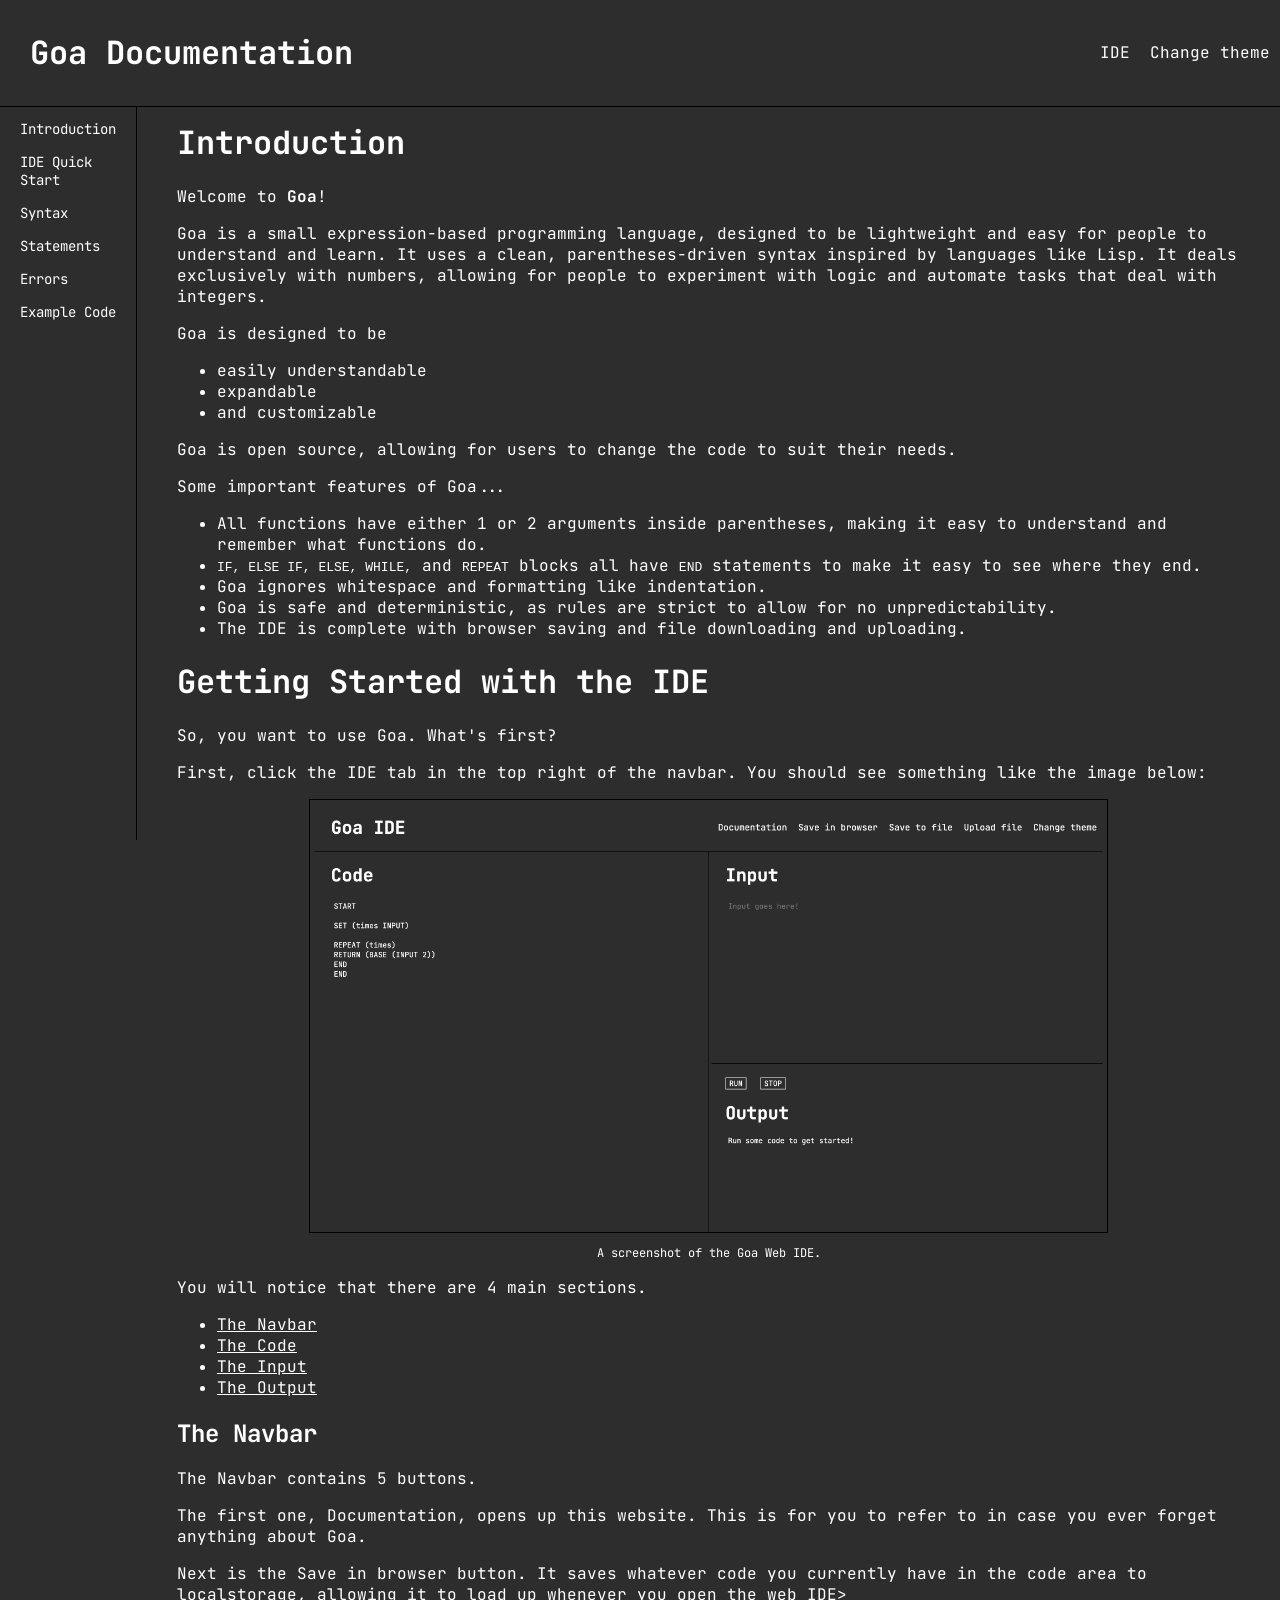
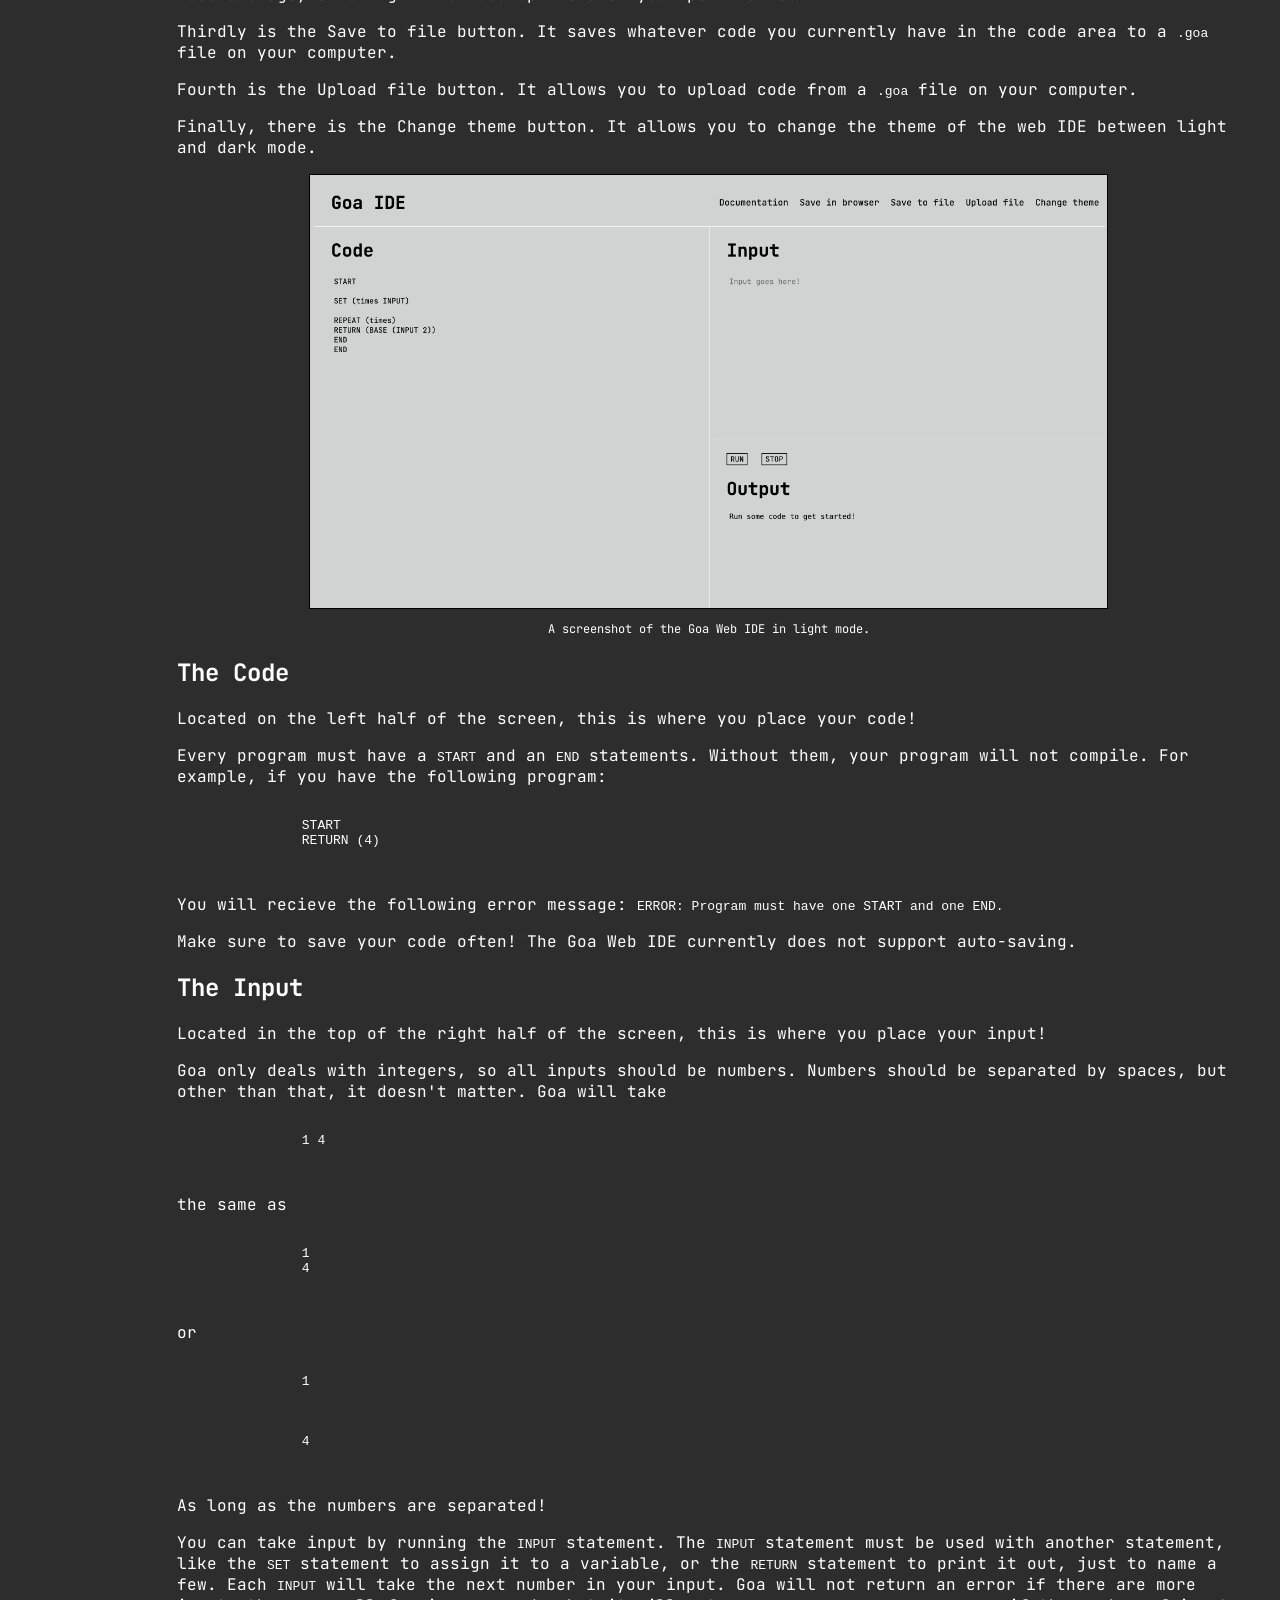
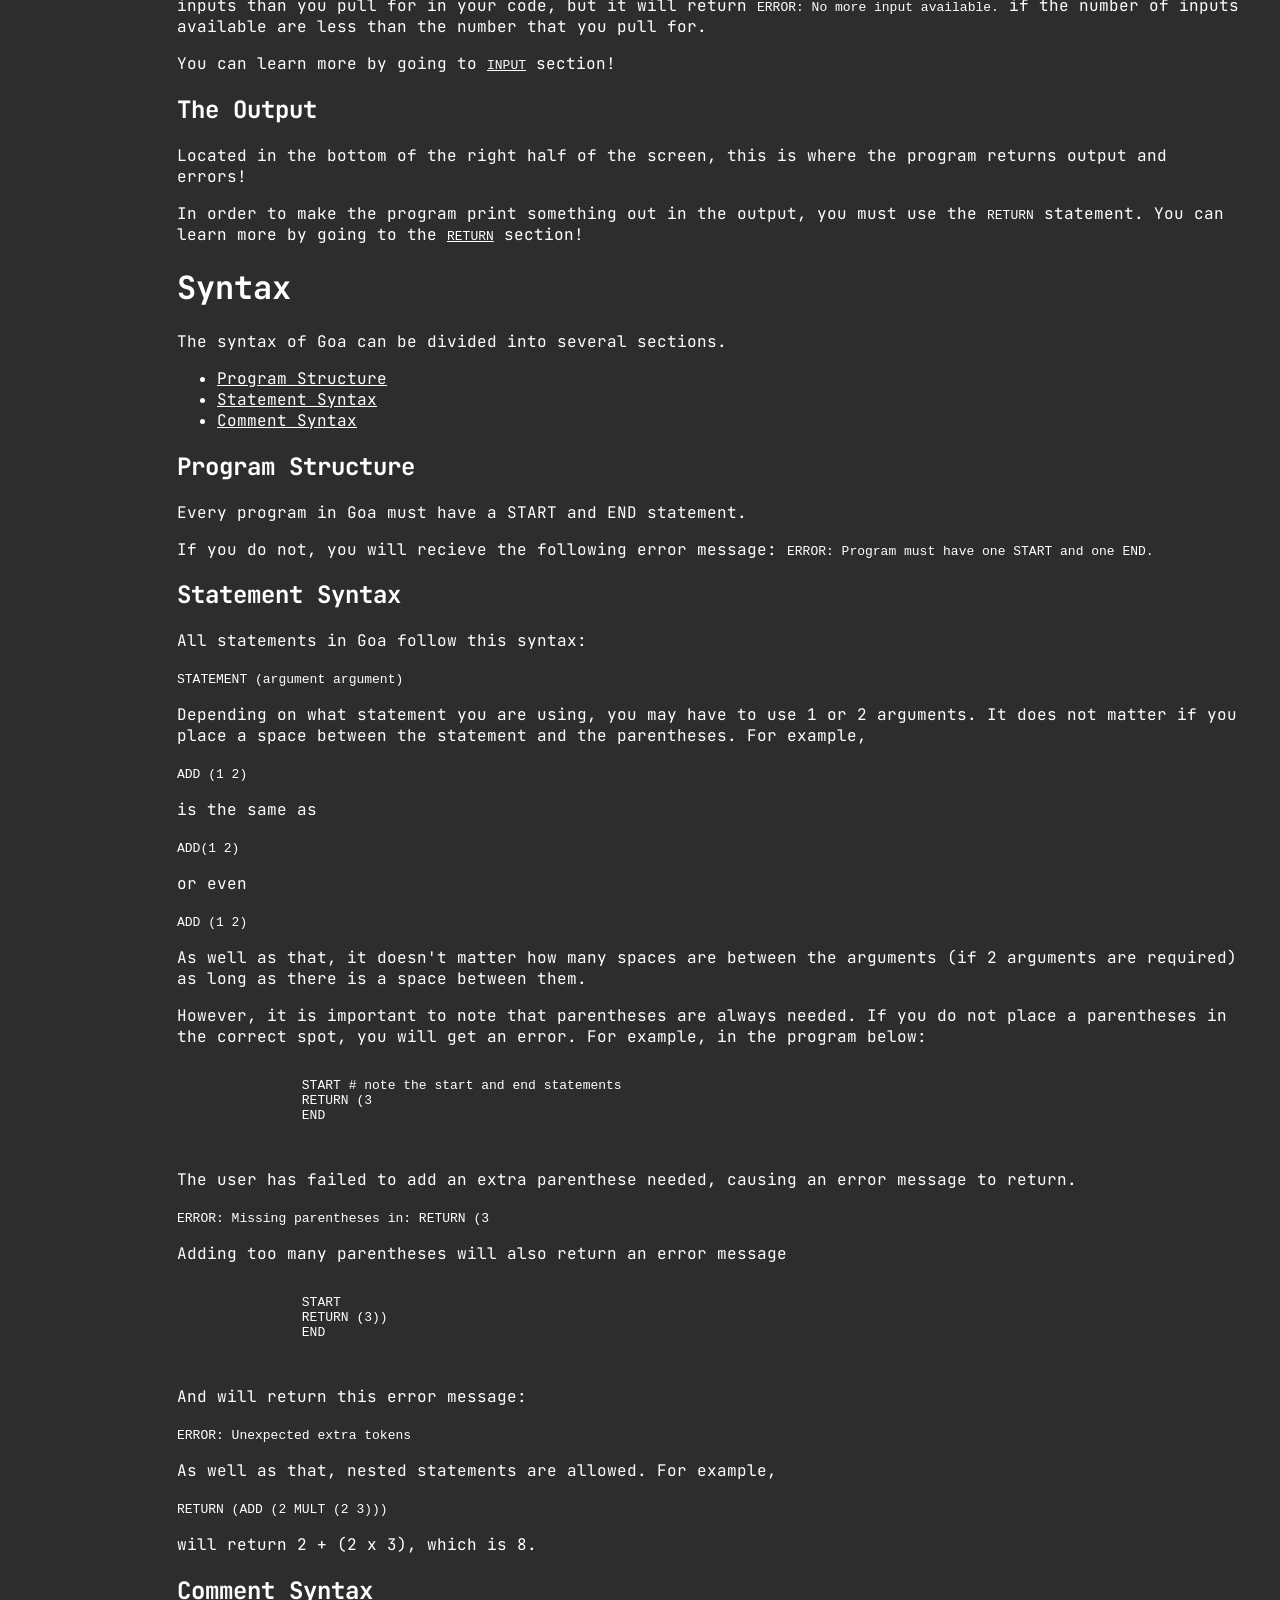
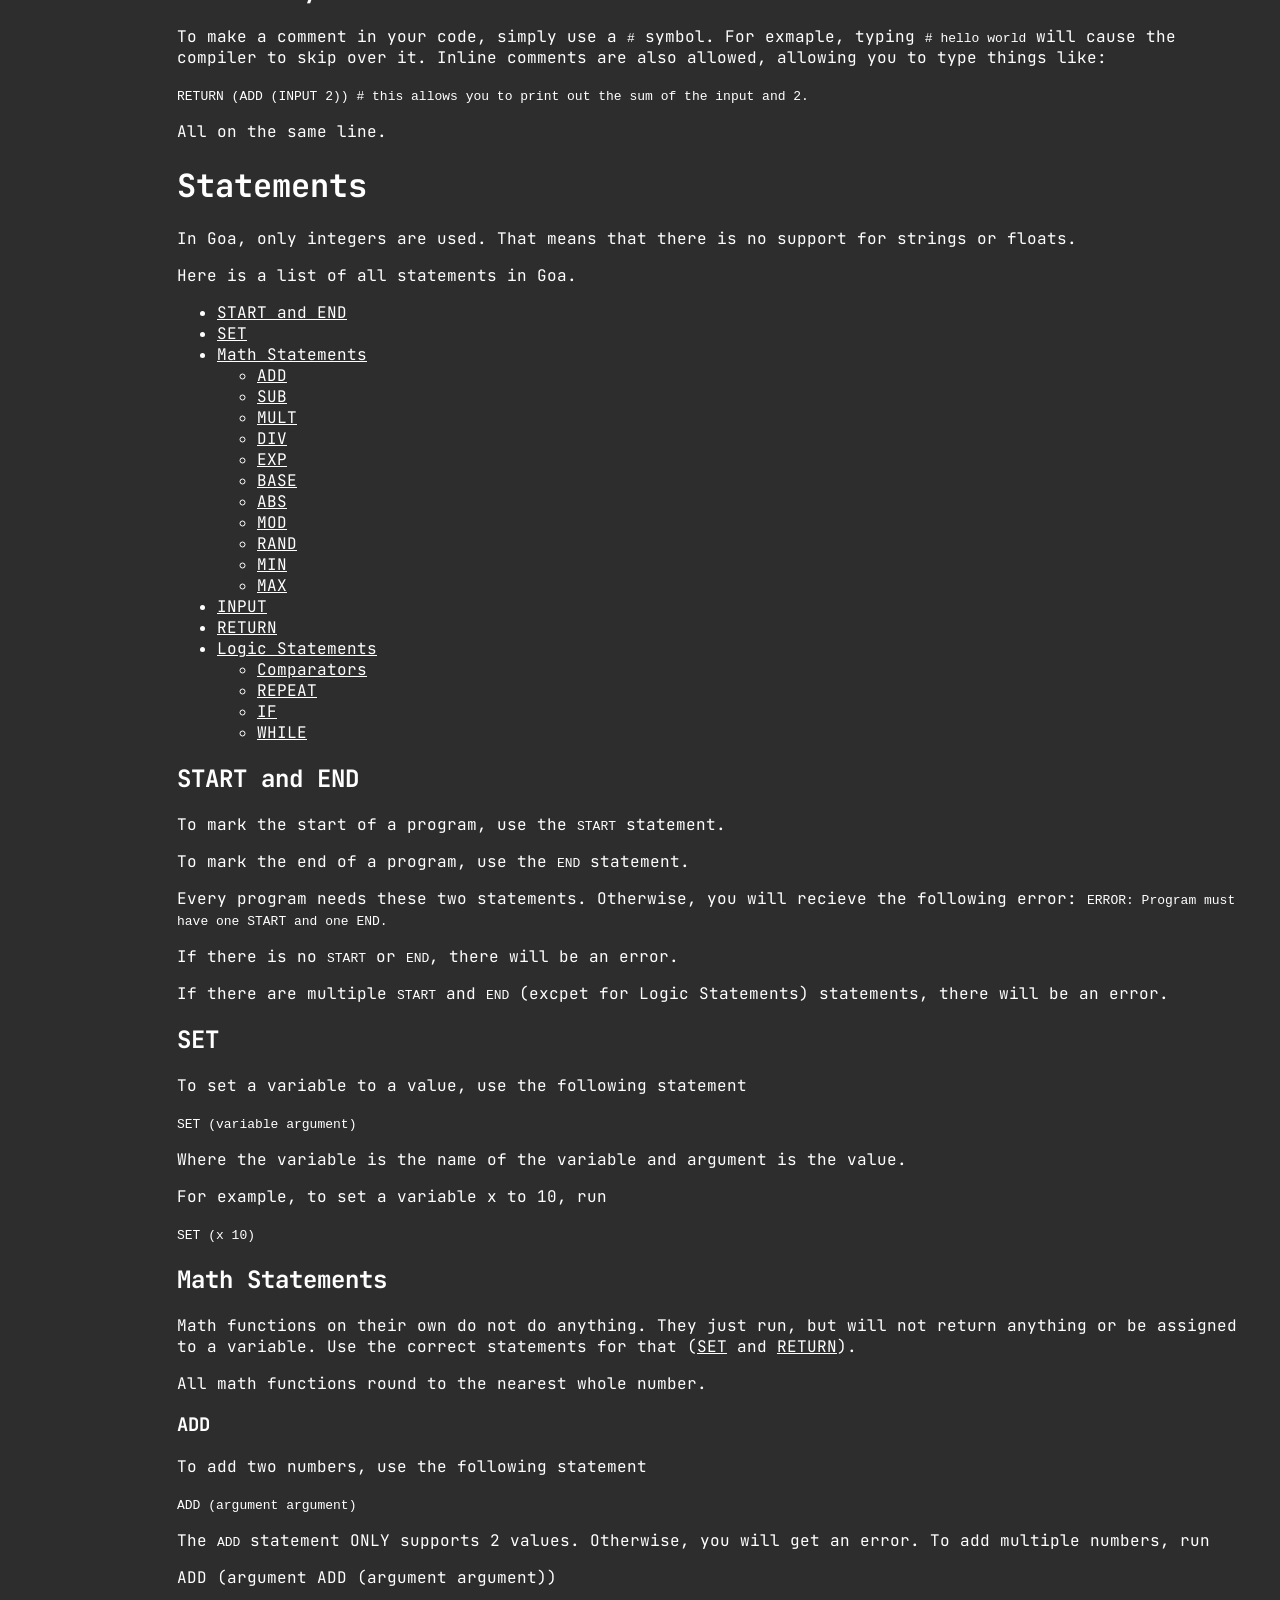
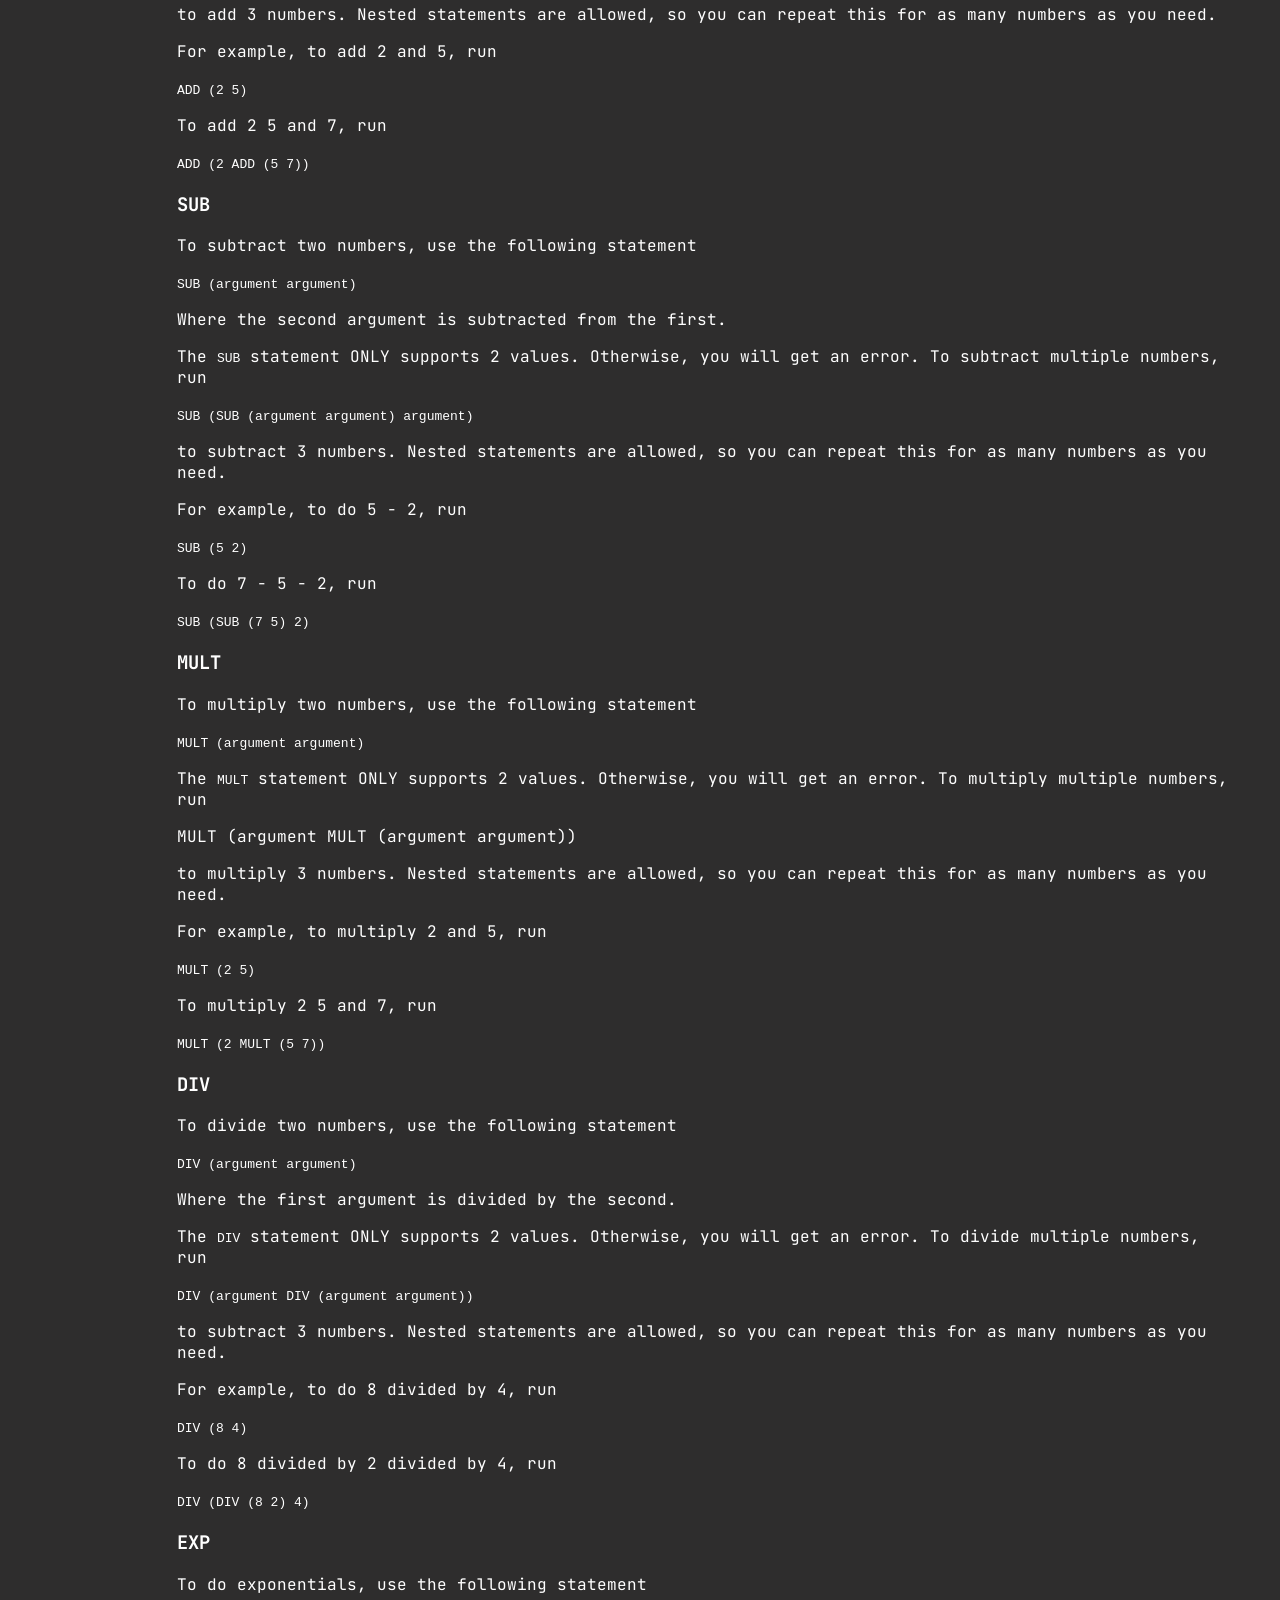
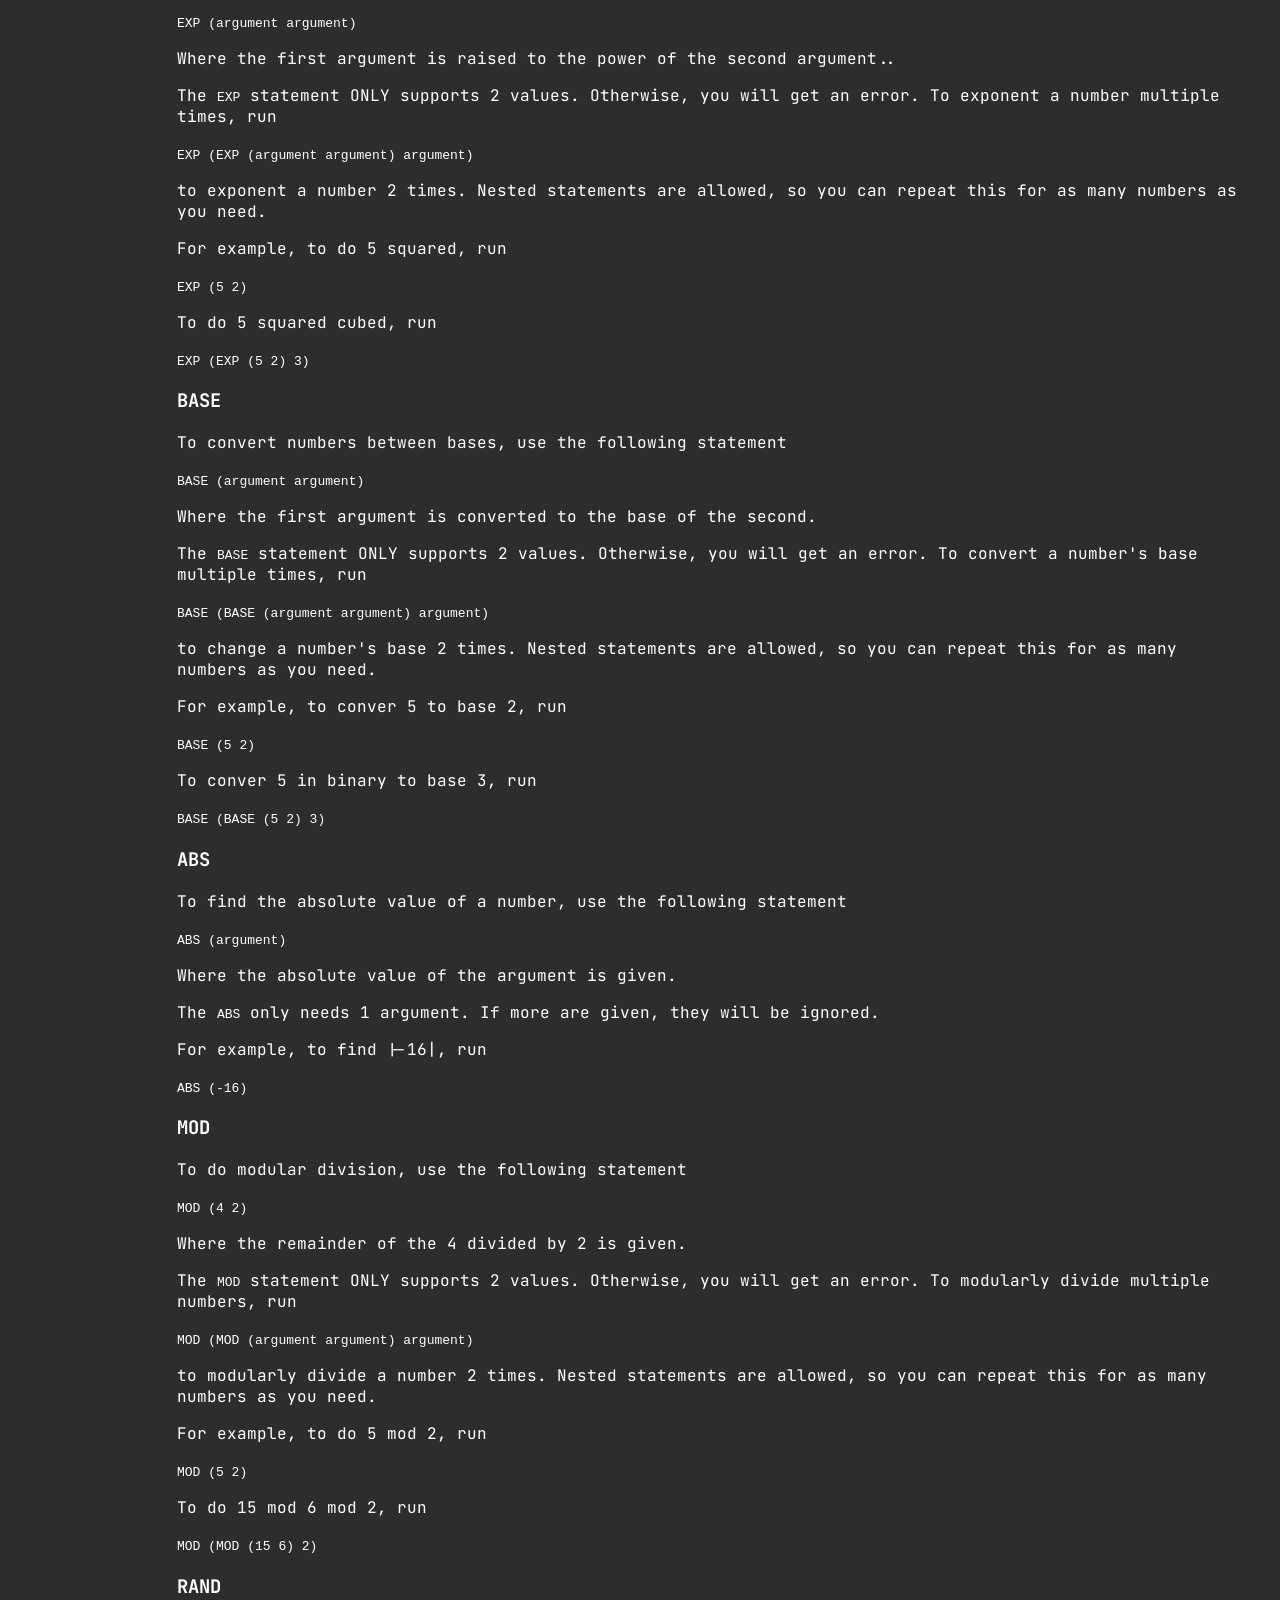
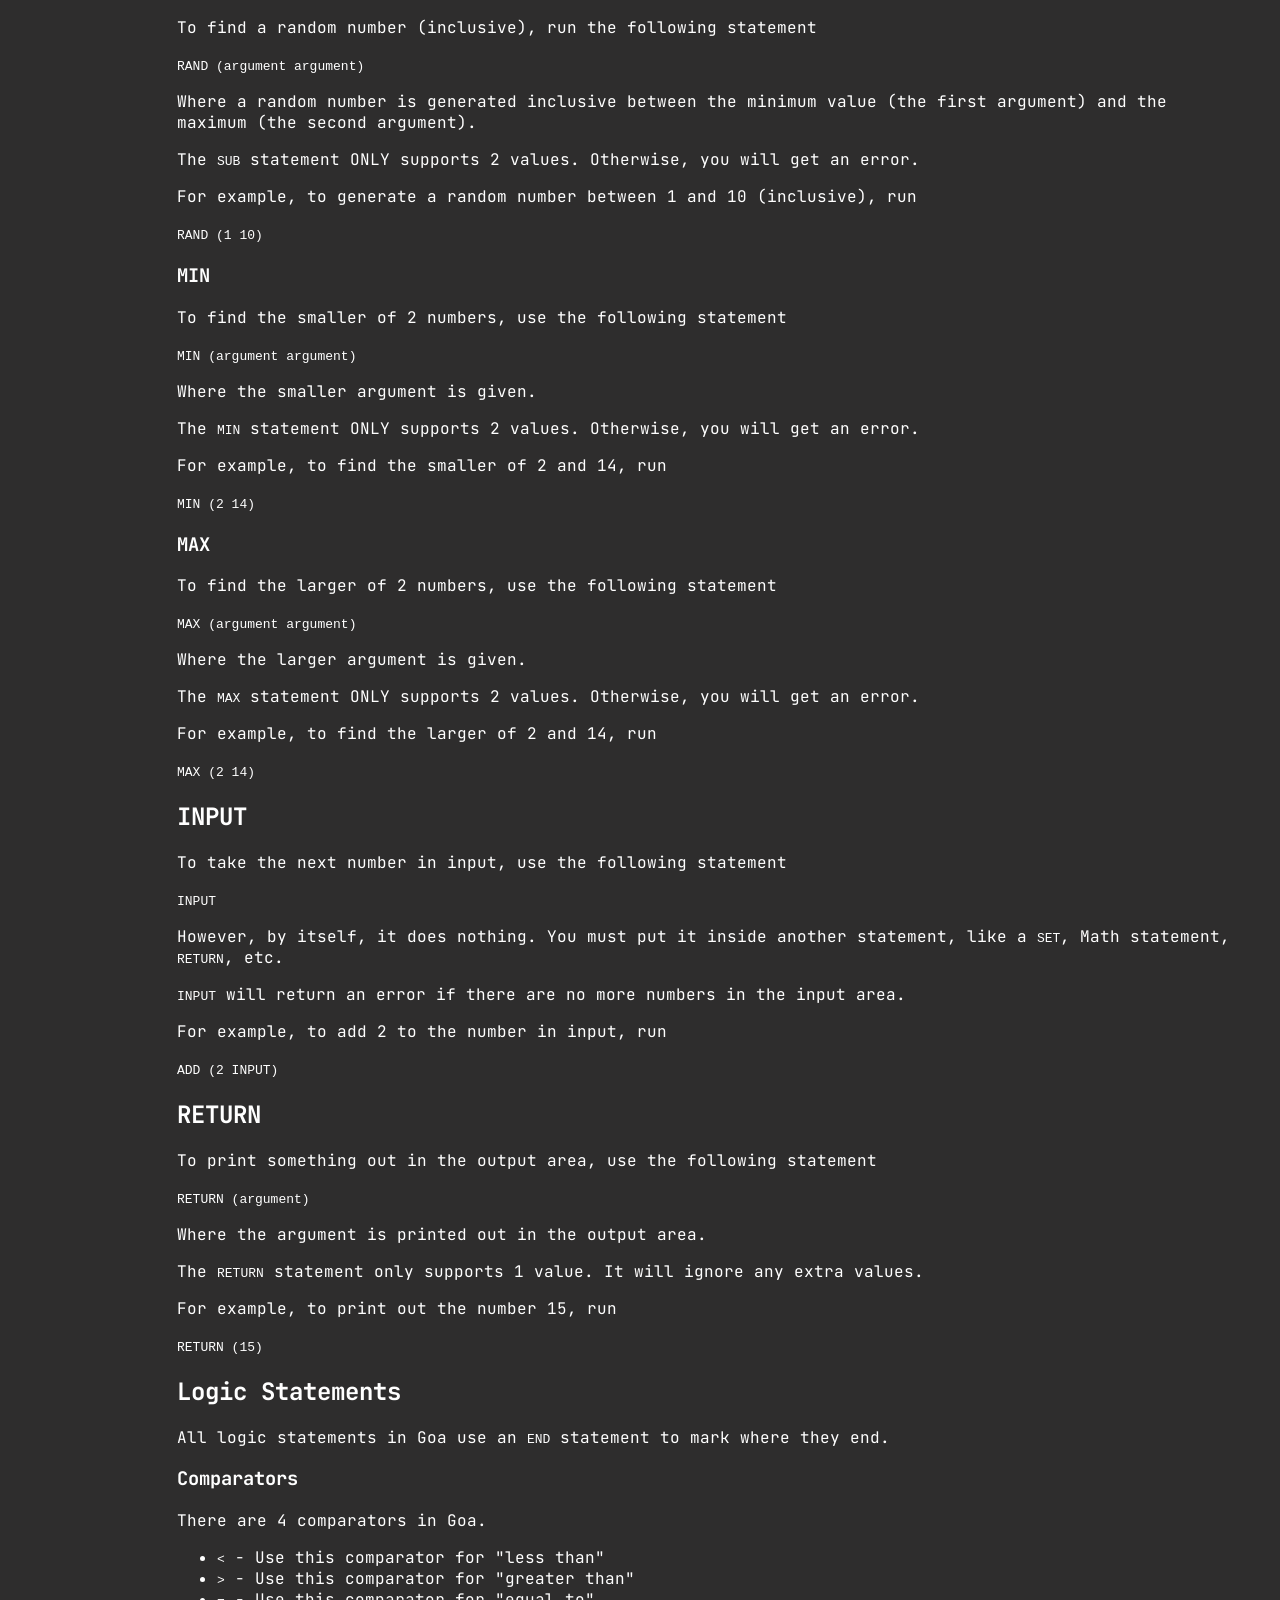
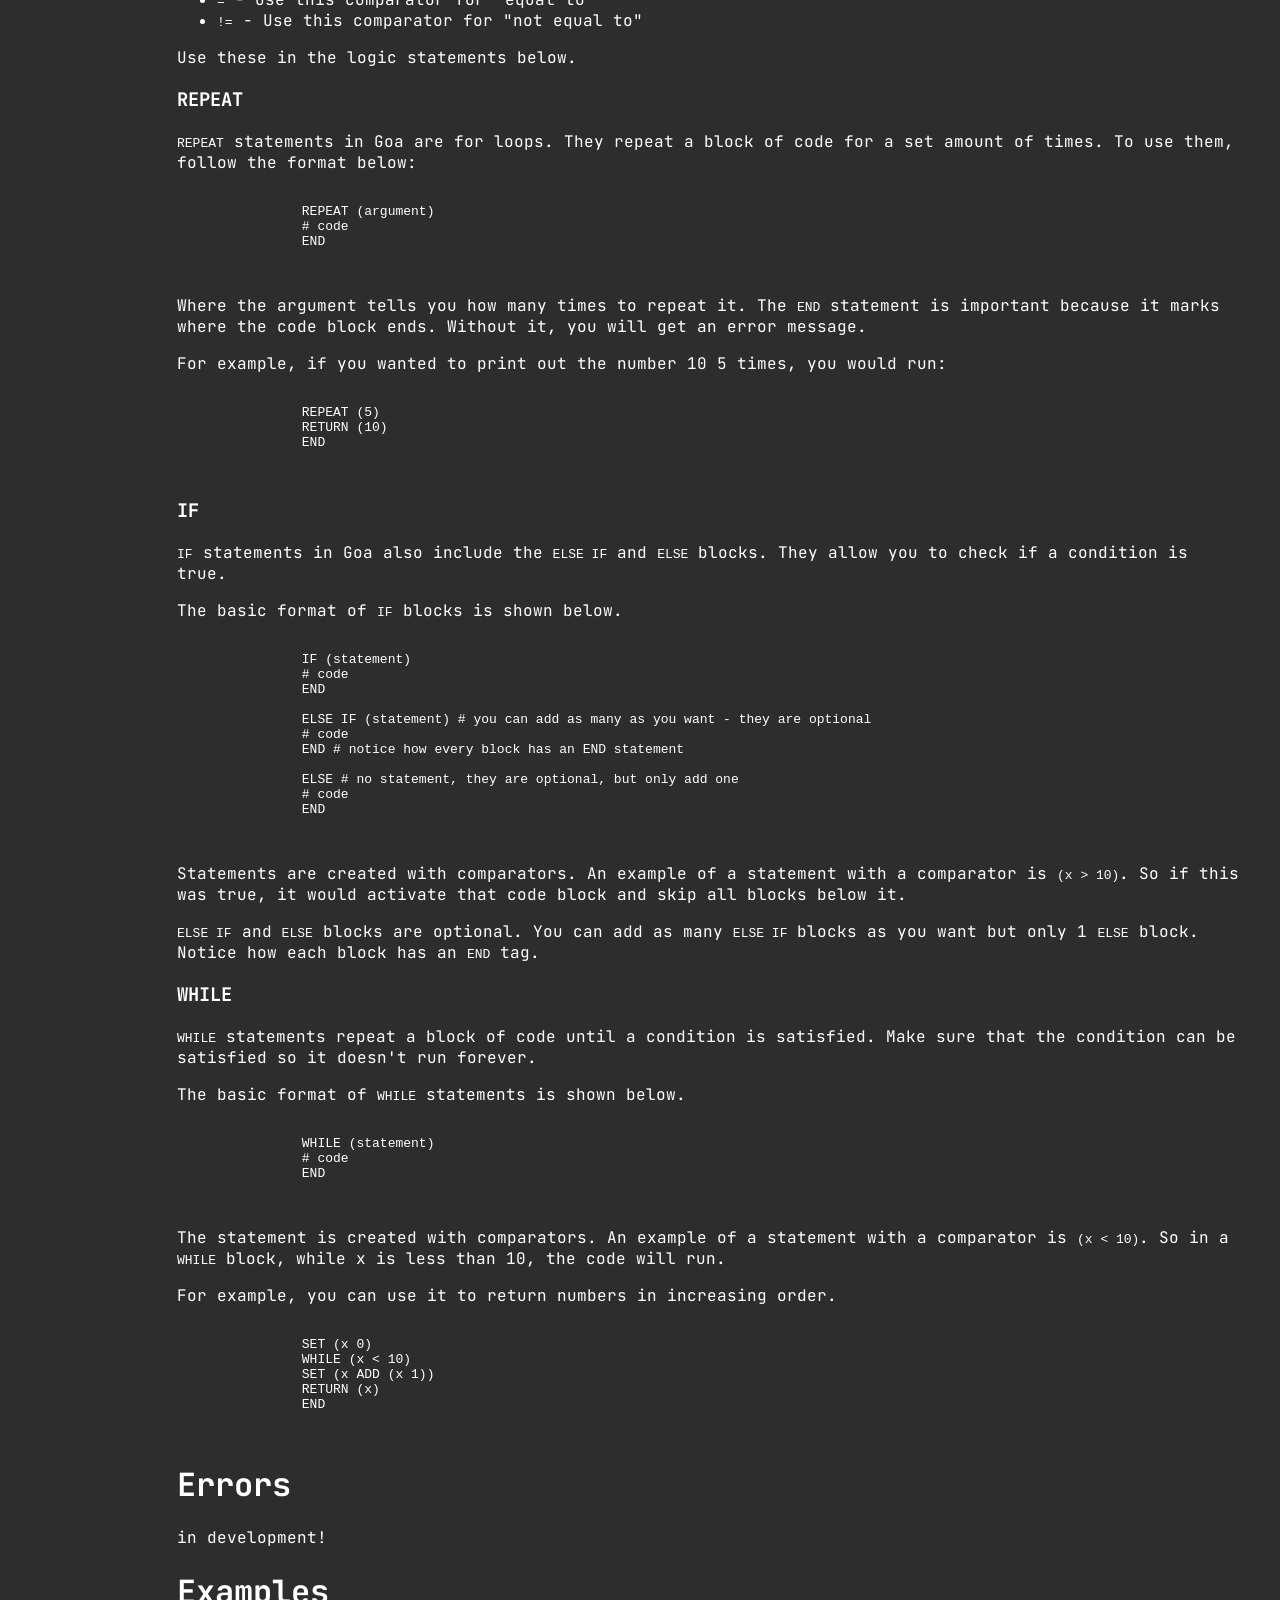
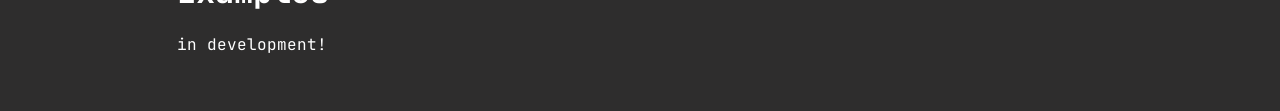
==== documentation.html @ cde3e49c "documentation finished for now will add errors + examples later" ====
<!DOCTYPE html>
<html lang="en">
<head>
    <meta charset="UTF-8">
    <meta name="viewport" content="width=device-width, initial-scale=1.0">
    <title>Goa Documentation</title>

    <link rel="icon" type="png" href="assets/Goa.png">
    <link rel="stylesheet" href="styles.css">
    <link rel="preconnect" href="https://fonts.googleapis.com">
    <link rel="preconnect" href="https://fonts.gstatic.com" crossorigin>
    <link href="https://fonts.googleapis.com/css2?family=JetBrains+Mono:ital,wght@0,100..800;1,100..800&display=swap" rel="stylesheet">
</head>
<body class="doc">
    <header id="navbar">
        <h1>Goa Documentation</h1>
        
        <nav>
            <a href="index.html">IDE</a>
            <a>Change theme</a>
        </nav>
    </header>

    <div class="sidebar">
        <nav>
            <a href="#intro">Introduction</a>
            <a href="#start">IDE Quick Start</a>
            <a href="#syntax">Syntax</a>
            <a href="#statements">Statements</a>
            <a href="#errors">Errors</a>
            <a href="#examples">Example Code</a>
        </nav>
    </div>

    <div class="content">
        <h1 id="intro" class="title">Introduction</h1>
        <p>Welcome to <strong>Goa</strong>!</p>
        <p>Goa is a small expression-based programming language, designed to be lightweight and easy for people to understand and learn. It uses a clean, parentheses-driven syntax inspired by languages like Lisp. It deals exclusively with numbers, allowing for people to experiment with logic and automate tasks that deal with integers. </p>
        <p>Goa is designed to be</p>
        <ul>
            <li>easily understandable</li>
            <li>expandable</li>
            <li>and customizable</li>
        </ul>
        <p>Goa is open source, allowing for users to change the code to suit their needs.</p>
        <p>Some important features of Goa...</p>
        <ul>
            <li>All functions have either 1 or 2 arguments inside parentheses, making it easy to understand and remember what functions do.</li>
            <li><code>IF, ELSE IF, ELSE, WHILE,</code> and <code>REPEAT</code> blocks all have <code>END</code> statements to make it easy to see where they end.</li>
            <li>Goa ignores whitespace and formatting like indentation.</li>
            <li>Goa is safe and deterministic, as rules are strict to allow for no unpredictability.</li>
            <li>The IDE is complete with browser saving and file downloading and uploading.</li>
        </ul>
        
        <h1 id="start" class="title">Getting Started with the IDE</h1>
        <p>So, you want to use Goa. What's first?</p>
        <p>First, click the IDE tab in the top right of the navbar. You should see something like the image below:</p>
        <img src="assets/ide_screenie.png" alt="IDE screenshot">
        <p class="subtitle">A screenshot of the Goa Web IDE.</p>
        <p>You will notice that there are 4 main sections.</p>
        <ul>
            <li><a href="#navdocs">The Navbar</a></li>
            <li><a href="#codedocs">The Code</a></li>
            <li><a href="#inputdocs">The Input</a></li>
            <li><a href="#outputdocs">The Output</a></li>
        </ul>

        <h2 id="navdocs" class="title">The Navbar</h2>
        <p>The Navbar contains 5 buttons.</p>
        <p>The first one, Documentation, opens up this website. This is for you to refer to in case you ever forget anything about Goa.</p>
        <p>Next is the Save in browser button. It saves whatever code you currently have in the code area to localstorage, allowing it to load up whenever you open the web IDE></p>
        <p>Thirdly is the Save to file button. It saves whatever code you currently have in the code area to a <code>.goa</code> file on your computer.</p>
        <p>Fourth is the Upload file button. It allows you to upload code from a <code>.goa</code> file on your computer.</p>
        <p>Finally, there is the Change theme button. It allows you to change the theme of the web IDE between light and dark mode.</p>
        <img src="assets/light_screenie.png" alt="Light mode screenshot">
        <p class="subtitle">A screenshot of the Goa Web IDE in light mode.</p>

        <h2 id="codedocs" class="title">The Code</h2>
        <p>Located on the left half of the screen, this is where you place your code!</p>
        <p>Every program must have a <code>START</code> and an <code>END</code> statements. Without them, your program will not compile. For example, if you have the following program:</p>
        <pre>
            <code>
                START 
                RETURN (4)
            </code>
        </pre>
        <p>You will recieve the following error message: <code>ERROR: Program must have one START and one END.</code></p>
        <p>Make sure to save your code often! The Goa Web IDE currently does not support auto-saving.</p>

        <h2 id="inputdocs" class="title">The Input</h2>
        <p>Located in the top of the right half of the screen, this is where you place your input!</p>
        <p>Goa only deals with integers, so all inputs should be numbers. Numbers should be separated by spaces, but other than that, it doesn't matter. Goa will take</p>
        <pre>
            <code>
                1 4
            </code>
        </pre>
        <p>the same as</p>
        <pre>
            <code>
                1
                4
            </code>
        </pre>
        <p>or</p>
        <pre>
            <code>
                1
                


                4
            </code>
        </pre>
        <p>As long as the numbers are separated!</p>
        <p>You can take input by running the <code>INPUT</code> statement. The <code>INPUT</code> statement must be used with another statement, like the <code>SET</code> statement to assign it to a variable, or the <code>RETURN</code> statement to print it out, just to name a few. Each <code>INPUT</code> will take the next number in your input. Goa will not return an error if there are more inputs than you pull for in your code, but it will return <code>ERROR: No more input available.</code> if the number of inputs available are less than the number that you pull for.</p>
        <p>You can learn more by going to <a href="#inputcode"><code>INPUT</code></a> section!</p>
        
        <h2 id="inputdocs" class="title">The Output</h2>
        <p>Located in the bottom of the right half of the screen, this is where the program returns output and errors!</p>
        <p>In order to make the program print something out in the output, you must use the <code>RETURN</code> statement. You can learn more by going to the <a href="#returncode"><code>RETURN</code></a> section!</p>
    
        <h1 id="syntax" class="title">Syntax</h1>
        <p>The syntax of Goa can be divided into several sections.</p>
        <ul>
            <li><a href="#programstructure">Program Structure</a></li>
            <li><a href="#statesyn">Statement Syntax</a></li>
            <li><a href="#comsyn">Comment Syntax</a></li>
        </ul>

        <h2 id="programstructure" class="title">Program Structure</h2>
        <p>Every program in Goa must have a START and END statement.</p> 
        <p>If you do not, you will recieve the following error message: <code>ERROR: Program must have one START and one END.</code></p>

        <h2 id="statesyn" class="title">Statement Syntax</h2>
        <p>All statements in Goa follow this syntax: </p>
        <code>STATEMENT (argument argument)</code>
        <p>Depending on what statement you are using, you may have to use 1 or 2 arguments. It does not matter if you place a space between the statement and the parentheses. For example, </p>
        <code>ADD (1 2)</code>
        <p>is the same as</p>
        <code>ADD(1 2)</code>
        <p>or even</p>
        <code>ADD     (1 2)</code>
        <p>As well as that, it doesn't matter how many spaces are between the arguments (if 2 arguments are required) as long as there is a space between them.</p>
        <p>However, it is important to note that parentheses are always needed. If you do not place a parentheses in the correct spot, you will get an error. For example, in the program below: </p>
        <pre>
            <code>
                START # note the start and end statements
                RETURN (3
                END
            </code>
        </pre>
        <p>The user has failed to add an extra parenthese needed, causing an error message to return.</p>
        <code>ERROR: Missing parentheses in: RETURN (3</code>
        <p>Adding too many parentheses will also return an error message</p>
        <pre>
            <code>
                START
                RETURN (3))
                END
            </code>
        </pre>
        <p>And will return this error message: </p>
        <code>ERROR: Unexpected extra tokens</code>
        <p>As well as that, nested statements are allowed. For example, </p>
        <code>RETURN (ADD (2 MULT (2 3)))</code>
        <p>will return 2 + (2 x 3), which is 8.</p>

        <h2 id="comsyn" class="title">Comment Syntax</h2>
        <p>To make a comment in your code, simply use a <code>#</code> symbol. For exmaple, typing <code># hello world</code> will cause the compiler to skip over it. Inline comments are also allowed, allowing you to type things like: </p>
        <code>RETURN (ADD (INPUT 2)) # this allows you to print out the sum of the input and 2.</code> 
        <p>All on the same line.</p>

        <h1 id="statements" class="title">Statements</h1>
        <p>In Goa, only integers are used. That means that there is no support for strings or floats.</p>
        <p>Here is a list of all statements in Goa.</p>
        <ul>
            <li><a href="#startendcode">START and END</a></li>
            <li><a href="#setcode">SET</a></li>
            <li><a href="#mathcode">Math Statements</a></li>
            <ul>
                <li><a href="#addcode">ADD</a></li>
                <li><a href="#subcode">SUB</a></li>
                <li><a href="#multcode">MULT</a></li>
                <li><a href="#divcode">DIV</a></li>
                <li><a href="#expcode">EXP</a></li>
                <li><a href="#basecod">BASE</a></li>
                <li><a href="#abscode">ABS</a></li>
                <li><a href="#modcode">MOD</a></li>
                <li><a href="#randcode">RAND</a></li>
                <li><a href="#mincode">MIN</a></li>
                <li><a href="#maxcode">MAX</a></li>
            </ul>
            <li><a href="#inputcode">INPUT</a></li>
            <li><a href="#returncode">RETURN</a></li>
            <li><a href="#logiccode">Logic Statements</a></li>
            <ul>
                <li><a href="#compcode">Comparators</a></li>
                <li><a href="#repeatcode">REPEAT</a></li>
                <li><a href="#ifcode">IF</a></li>
                <li><a href="#whilecode">WHILE</a></li>
            </ul>
        </ul>

        <h2 id="startendcode" class="title">START and END</h2>
        <p>To mark the start of a program, use the <code>START</code> statement.</p>
        <p>To mark the end of a program, use the <code>END</code> statement.</p>
        <p>Every program needs these two statements. Otherwise, you will recieve the following error: <code>ERROR: Program must have one START and one END.</code></p>
        <p>If there is no <code>START</code> or <code>END</code>, there will be an error.</p>
        <p>If there are multiple <code>START</code> and <code>END</code> (excpet for Logic Statements) statements, there will be an error. </p>

        <h2 id="setcode" class="title">SET</h2>
        <p>To set a variable to a value, use the following statement</p>
        <code>SET (variable argument)</code>
        <p>Where the variable is the name of the variable and argument is the value.</p>
        <p>For example, to set a variable x to 10, run</p>
        <code>SET (x 10)</code>

        <h2 id="mathcode" class="title">Math Statements</h2>
        <p>Math functions on their own do not do anything. They just run, but will not return anything or be assigned to a variable. Use the correct statements for that (<a href="#setcode">SET</a> and <a href="#returncode">RETURN</a>).</p>
        <p>All math functions round to the nearest whole number.</p>

        <h3 id="addcode" class="title">ADD</h3>
        <p>To add two numbers, use the following statement</p>
        <code>ADD (argument argument)</code>
        <p>The <code>ADD</code> statement ONLY supports 2 values. Otherwise, you will get an error. To add multiple numbers, run</p>
        <p>ADD (argument ADD (argument argument))</p>
        <p>to add 3 numbers. Nested statements are allowed, so you can repeat this for as many numbers as you need. </p>
        <p>For example, to add 2 and 5, run</p>
        <code>ADD (2 5)</code>
        <p>To add 2 5 and 7, run</p>
        <code>ADD (2 ADD (5 7))</code>

        <h3 id="subcode" class="title">SUB</h3>
        <p>To subtract two numbers, use the following statement</p>
        <code>SUB (argument argument)</code>
        <p>Where the second argument is subtracted from the first.</p>
        <p>The <code>SUB</code> statement ONLY supports 2 values. Otherwise, you will get an error. To subtract multiple numbers, run</p>
        <code>SUB (SUB (argument argument) argument)</code>
        <p>to subtract 3 numbers. Nested statements are allowed, so you can repeat this for as many numbers as you need. </p>
        <p>For example, to do 5 - 2, run</p>
        <code>SUB (5 2)</code>
        <p>To do 7 - 5 - 2, run</p>
        <code>SUB (SUB (7 5) 2)</code>

        <h3 id="multcode" class="title">MULT</h3>
        <p>To multiply two numbers, use the following statement</p>
        <code>MULT (argument argument)</code>
        <p>The <code>MULT</code> statement ONLY supports 2 values. Otherwise, you will get an error. To multiply multiple numbers, run</p>
        <p>MULT (argument MULT (argument argument))</p>
        <p>to multiply 3 numbers. Nested statements are allowed, so you can repeat this for as many numbers as you need. </p>
        <p>For example, to multiply 2 and 5, run</p>
        <code>MULT (2 5)</code>
        <p>To multiply 2 5 and 7, run</p>
        <code>MULT (2 MULT (5 7))</code>

        <h3 id="divcode" class="title">DIV</h3>
        <p>To divide two numbers, use the following statement</p>
        <code>DIV (argument argument)</code>
        <p>Where the first argument is divided by the second.</p>
        <p>The <code>DIV</code> statement ONLY supports 2 values. Otherwise, you will get an error. To divide multiple numbers, run</p>
        <code>DIV (argument DIV (argument argument))</code>
        <p>to subtract 3 numbers. Nested statements are allowed, so you can repeat this for as many numbers as you need. </p>
        <p>For example, to do 8 divided by 4, run</p>
        <code>DIV (8 4)</code>
        <p>To do 8 divided by 2 divided by 4, run</p>
        <code>DIV (DIV (8 2) 4)</code>

        <h3 id="expcode" class="title">EXP</h3>
        <p>To do exponentials, use the following statement</p>
        <code>EXP (argument argument)</code>
        <p>Where the first argument is raised to the power of the second argument..</p>
        <p>The <code>EXP</code> statement ONLY supports 2 values. Otherwise, you will get an error. To exponent a number multiple times, run</p>
        <code>EXP (EXP (argument argument) argument)</code>
        <p>to exponent a number 2 times. Nested statements are allowed, so you can repeat this for as many numbers as you need. </p>
        <p>For example, to do 5 squared, run</p>
        <code>EXP (5 2)</code>
        <p>To do 5 squared cubed, run</p>
        <code>EXP (EXP (5 2) 3)</code>

        <h3 id="basecode" class="title">BASE</h3>
        <p>To convert numbers between bases, use the following statement</p>
        <code>BASE (argument argument)</code>
        <p>Where the first argument is converted to the base of the second.</p>
        <p>The <code>BASE</code> statement ONLY supports 2 values. Otherwise, you will get an error. To convert a number's base multiple times, run</p>
        <code>BASE (BASE (argument argument) argument)</code>
        <p>to change a number's base 2 times. Nested statements are allowed, so you can repeat this for as many numbers as you need. </p>
        <p>For example, to conver 5 to base 2, run</p>
        <code>BASE (5 2)</code>
        <p>To conver 5 in binary to base 3, run</p>
        <code>BASE (BASE (5 2) 3)</code>

        <h3 id="abscode" class="title">ABS</h3>
        <p>To find the absolute value of a number, use the following statement</p>
        <code>ABS (argument)</code>
        <p>Where the absolute value of the argument is given.</p>
        <p>The <code>ABS</code> only needs 1 argument. If more are given, they will be ignored. </p>
        <p>For example, to find |-16|, run</p>
        <code>ABS (-16)</code>

        <h3 id="modcode" class="title">MOD</h3>
        <p>To do modular division, use the following statement</p>
        <code>MOD (4 2)</code>
        <p>Where the remainder of the 4 divided by 2 is given.</p>
        <p>The <code>MOD</code> statement ONLY supports 2 values. Otherwise, you will get an error. To modularly divide multiple numbers, run</p>
        <code>MOD (MOD (argument argument) argument)</code>
        <p>to modularly divide a number 2 times. Nested statements are allowed, so you can repeat this for as many numbers as you need.</p>
        <p>For example, to do 5 mod 2, run</p>
        <code>MOD (5 2)</code>
        <p>To do 15 mod 6 mod 2, run</p>
        <code>MOD (MOD (15 6) 2)</code>

        <h3 id="randcode" class="title">RAND</h3>
        <p>To find a random number (inclusive), run the following statement</p>
        <code>RAND (argument argument)</code>
        <p>Where a random number is generated inclusive between the minimum value (the first argument) and the maximum (the second argument).</p>
        <p>The <code>SUB</code> statement ONLY supports 2 values. Otherwise, you will get an error.</p>
        <p>For example, to generate a random number between 1 and 10 (inclusive), run</p>
        <code>RAND (1 10)</code>

        <h3 id="mincode" class="title">MIN</h3>
        <p>To find the smaller of 2 numbers, use the following statement</p>
        <code>MIN (argument argument)</code>
        <p>Where the smaller argument is given.</p>
        <p>The <code>MIN</code> statement ONLY supports 2 values. Otherwise, you will get an error. </p>
        <p>For example, to find the smaller of 2 and 14, run</p>
        <code>MIN (2 14)</code>

        <h3 id="maxcode" class="title">MAX</h3>
        <p>To find the larger of 2 numbers, use the following statement</p>
        <code>MAX (argument argument)</code>
        <p>Where the larger argument is given.</p>
        <p>The <code>MAX</code> statement ONLY supports 2 values. Otherwise, you will get an error. </p>
        <p>For example, to find the larger of 2 and 14, run</p>
        <code>MAX (2 14)</code>

        <h2 id="inputcode" class="title">INPUT</h2>
        <p>To take the next number in input, use the following statement</p>
        <code>INPUT</code>
        <p>However, by itself, it does nothing. You must put it inside another statement, like a <code>SET</code>, Math statement, <code>RETURN</code>, etc.</p>
        <p><code>INPUT</code> will return an error if there are no more numbers in the input area.</p>
        <p>For example, to add 2 to the number in input, run</p>
        <code>ADD (2 INPUT)</code>

        <h2 id="returncode" class="title">RETURN</h2>
        <p>To print something out in the output area, use the following statement</p>
        <code>RETURN (argument)</code>
        <p>Where the argument is printed out in the output area.</p>
        <p>The <code>RETURN</code> statement only supports 1 value. It will ignore any extra values.</p>
        <p>For example, to print out the number 15, run</p>
        <code>RETURN (15)</code>

        <h2 id="logiccode" class="title">Logic Statements</h2>
        <p>All logic statements in Goa use an <code>END</code> statement to mark where they end.</p>

        <h3 id="compcode" class="title">Comparators</h3>
        <p>There are 4 comparators in Goa.</p>
        <ul>
            <li><code><</code> - Use this comparator for "less than"</li>
            <li><code>></code> - Use this comparator for "greater than"</li>
            <li><code>=</code> - Use this comparator for "equal to"</li>
            <li><code>!=</code> - Use this comparator for "not equal to"</li>
        </ul>
        <p>Use these in the logic statements below.</p>

        <h3 id="repeatcode" class="title">REPEAT</h3>
        <p><code>REPEAT</code> statements in Goa are for loops. They repeat a block of code for a set amount of times. To use them, follow the format below:</p>
        <pre>
            <code>
                REPEAT (argument)
                # code
                END 
            </code>
        </pre>
        <p>Where the argument tells you how many times to repeat it. The <code>END</code> statement is important because it marks where the code block ends. Without it, you will get an error message.</p>
        <p>For example, if you wanted to print out the number 10 5 times, you would run:</p>
        <pre>
            <code>
                REPEAT (5)
                RETURN (10)
                END
            </code>
        </pre>

        <h3 id="ifcode" class="title">IF</h3>
        <p><code>IF</code> statements in Goa also include the <code>ELSE IF</code> and <code>ELSE</code> blocks. They allow you to check if a condition is true. </p>
        <p>The basic format of <code>IF</code> blocks is shown below.</p>
        <pre>
            <code>
                IF (statement)
                # code
                END 

                ELSE IF (statement) # you can add as many as you want - they are optional
                # code
                END # notice how every block has an END statement

                ELSE # no statement, they are optional, but only add one
                # code
                END
            </code>
        </pre>

        <p>Statements are created with comparators. An example of a statement with a comparator is <code>(x > 10)</code>. So if this was true, it would activate that code block and skip all blocks below it. </p>
        <p><code>ELSE IF</code> and <code>ELSE</code> blocks are optional. You can add as many <code>ELSE IF</code> blocks as you want but only 1 <code>ELSE</code> block. Notice how each block has an <code>END</code> tag.</p>

        <h3 id="whilecode" class="title">WHILE</h3>
        <p><code>WHILE</code> statements repeat a block of code until a condition is satisfied. Make sure that the condition can be satisfied so it doesn't run forever.</p>
        <p>The basic format of <code>WHILE</code> statements is shown below.</p>
        <pre>
            <code>
                WHILE (statement)
                # code
                END
            </code>
        </pre>
        <p>The statement is created with comparators. An example of a statement with a comparator is <code>(x < 10)</code>. So in a <code>WHILE</code> block, while x is less than 10, the code will run.</p>
        <p>For example, you can use it to return numbers in increasing order.</p>
        <pre>
            <code>
                SET (x 0)
                WHILE (x < 10)
                SET (x ADD (x 1))
                RETURN (x)
                END
            </code>
        </pre>

        <h1 id="errors" class="title">Errors</h1>
        <p>in development!</p>

        <h1 id="examples" class="title">Examples</h1>
        <p>in development!</p>
    </div>

    <script src = "script.js"></script>
</body>
</html>
---- styles.css ----
/* ide */

body.ide {
    background-color: rgb(46, 45, 45);
    color: white;
    font-family: "JetBrains Mono", monospace;
    font-optical-sizing: auto;
    font-style: normal;
}

body.ide.light {
    background-color: rgb(209, 210, 210);
    color: black;
}

body.ide #navbar {
    display: flex;
    align-items: center;
    justify-content: space-between;
    border-bottom: 1px solid black;
    color: white;
    font-family: "JetBrains Mono", monospace;
    font-optical-sizing: auto;
    font-style: normal;
}

body.ide.light #navbar {
    border-bottom: 1px solid white;
    color: black;
}

body.ide #navbar h1 {
    padding-left: 30px;
}

body.ide #navbar nav {
    display: flex;
    gap: 20px;
    padding-right: 10px;
}

body.ide #navbar a {
    position: relative;
    cursor: pointer;
    text-decoration: none;
    color: white;
}

body.ide.light #navbar a {
    color: black;
}

body.ide #navbar a::before {
    content: '';
    position: absolute;
    width: 100%;
    height: 1px;
    border-radius: 4px;
    background-color: white;
    bottom: 0;
    left: 0;
    transform-origin: right;
    transform: scaleX(0);
    transition: transform .3s ease-in-out;
}

body.ide.light #navbar a::before {
    background-color: black;
}

body.ide #navbar a:hover::before {
    transform-origin: left;
    transform: scaleX(1);
}

body.ide #holder {
    display: flex;
}

body.ide .half {
    padding-left: 5px;
    width: 50%;
    min-height: 98dvh;
}

body.ide #code {
    border-right: 1px solid black;
}

body.ide.light #code {
    border-right: 1px solid white;
}

body.ide #code textarea {
    margin-left: 25px;
    padding: 5px;
    resize: none;
    width: 95%;
    height: 87%;
    box-sizing: border-box;
    border: none;
    background-color: rgb(46, 45, 45);
    color: white;
    font-family: "JetBrains Mono", monospace;
    font-optical-sizing: auto;
    font-style: normal;
}

body.ide.light #code textarea {
    background-color: rgb(209, 210, 210);
    color: black;
}

body.ide #right {
    display: flex;
    flex-direction: column;
}

body.ide .quarter {
    width: 100%;
    height: 50%;
}

body.ide .title {
    padding-left: 25px;
}

body.ide #input textarea {
    padding: 5px;
    margin-left: 25px;
    width: 80%;
    height: 70%;
    box-sizing: border-box;
    border: none;
    background-color: rgb(46, 45, 45);
    color: white;
    resize: none;
    font-family: "JetBrains Mono", monospace;
    font-optical-sizing: auto;
    font-style: normal;
}

body.ide.light #input textarea {
    background-color: rgb(209, 210, 210);
    color: black;
}

body.ide #output {
    border-top: 1px solid black;
}

body.ide.light #output {
    border-top: 1px solid white;
}

body.ide #button-holder {
    display: flex;
}

body.ide #output button {
    margin-left: 25px;
    margin-top: 25px;
    font-family: "JetBrains Mono", monospace;
    font-optical-sizing: auto;
    font-style: normal;
    border: 1px solid white;
    background-color: rgb(46, 45, 45);
    color: white;
}

body.ide.light #output button {
    border: 1px solid black;
    background-color: rgb(209, 210, 210);
    color: black;
}

body.ide #output pre {
    padding-left: 30px;
}

/* documentation */

body.doc {
    background-color: rgb(46, 45, 45);
    color: white;
    font-family: "JetBrains Mono", monospace;
    font-optical-sizing: auto;
    font-style: normal;
    display: flex;
    margin: 0;
}

body.doc.light {
    background-color: rgb(209, 210, 210);
    color: black;
}

body.doc #navbar {
    display: flex;
    align-items: center;
    justify-content: space-between;
    border-bottom: 1px solid black;
    color: white;
    width: 100%;
    position: fixed;
    top: 0;
    left: 0;
    background-color: inherit;
    padding: 10px 0;
    z-index: 10;
}

body.doc.light #navbar {
    border-bottom: 1px solid white;
    color: black;
}

body.doc #navbar h1 {
    padding-left: 30px;
}

body.doc #navbar nav {
    display: flex;
    gap: 20px;
    padding-right: 10px;
}

body.doc #navbar a {
    text-decoration: none;
    position: relative;
    cursor: pointer;
    color: white;
}

body.doc.light #navbar a {
    color: black;
}

body.doc #navbar a::before {
    content: '';
    position: absolute;
    width: 100%;
    height: 1px;
    border-radius: 4px;
    background-color: white;
    bottom: 0;
    left: 0;
    transform-origin: right;
    transform: scaleX(0);
    transition: transform .3s ease-in-out;
}

body.doc.light #navbar a::before {
    background-color: black;
}

body.doc #navbar a:hover::before {
    transform-origin: left;
    transform: scaleX(1);
}

body.doc .sidebar {
    position: sticky;
    top: 100px;
    height: calc(100vh - 160px);
    width: 220px;
    padding: 20px;
    box-sizing: border-box;
    border-right: 1px solid black;
}

body.doc.light .sidebar {
    border-right: 1px solid white;
}

body.doc .sidebar nav {
    display: flex;
    flex-direction: column;
    gap: 15px;
}

body.doc .sidebar a {
    text-decoration: none;
    color: white;
    font-size: 14px;
    position: relative;
}

body.doc.light .sidebar a {
    color: black;
}

body.doc .sidebar a:hover {
    opacity: 0.7;
}

body.doc .content {
    padding: 100px 40px 40px 40px;
    box-sizing: border-box;
}

body.doc.light .content {
    color: black;
}

body.doc .title {
    scroll-margin-top: 125px;
}

body.doc img {
    display: block;
    margin-left: auto;
    margin-right: auto;
    border: 1px solid black;
    max-width: 75%; 
    height: auto;
}

body.doc.light img {
    border: 1px solid white;
}

body.doc .subtitle {
    text-align: center;
    font-size: 12px;
}

body.doc .content a {
    color: white;
}

body.doc.light .content a {
    color: black;
}
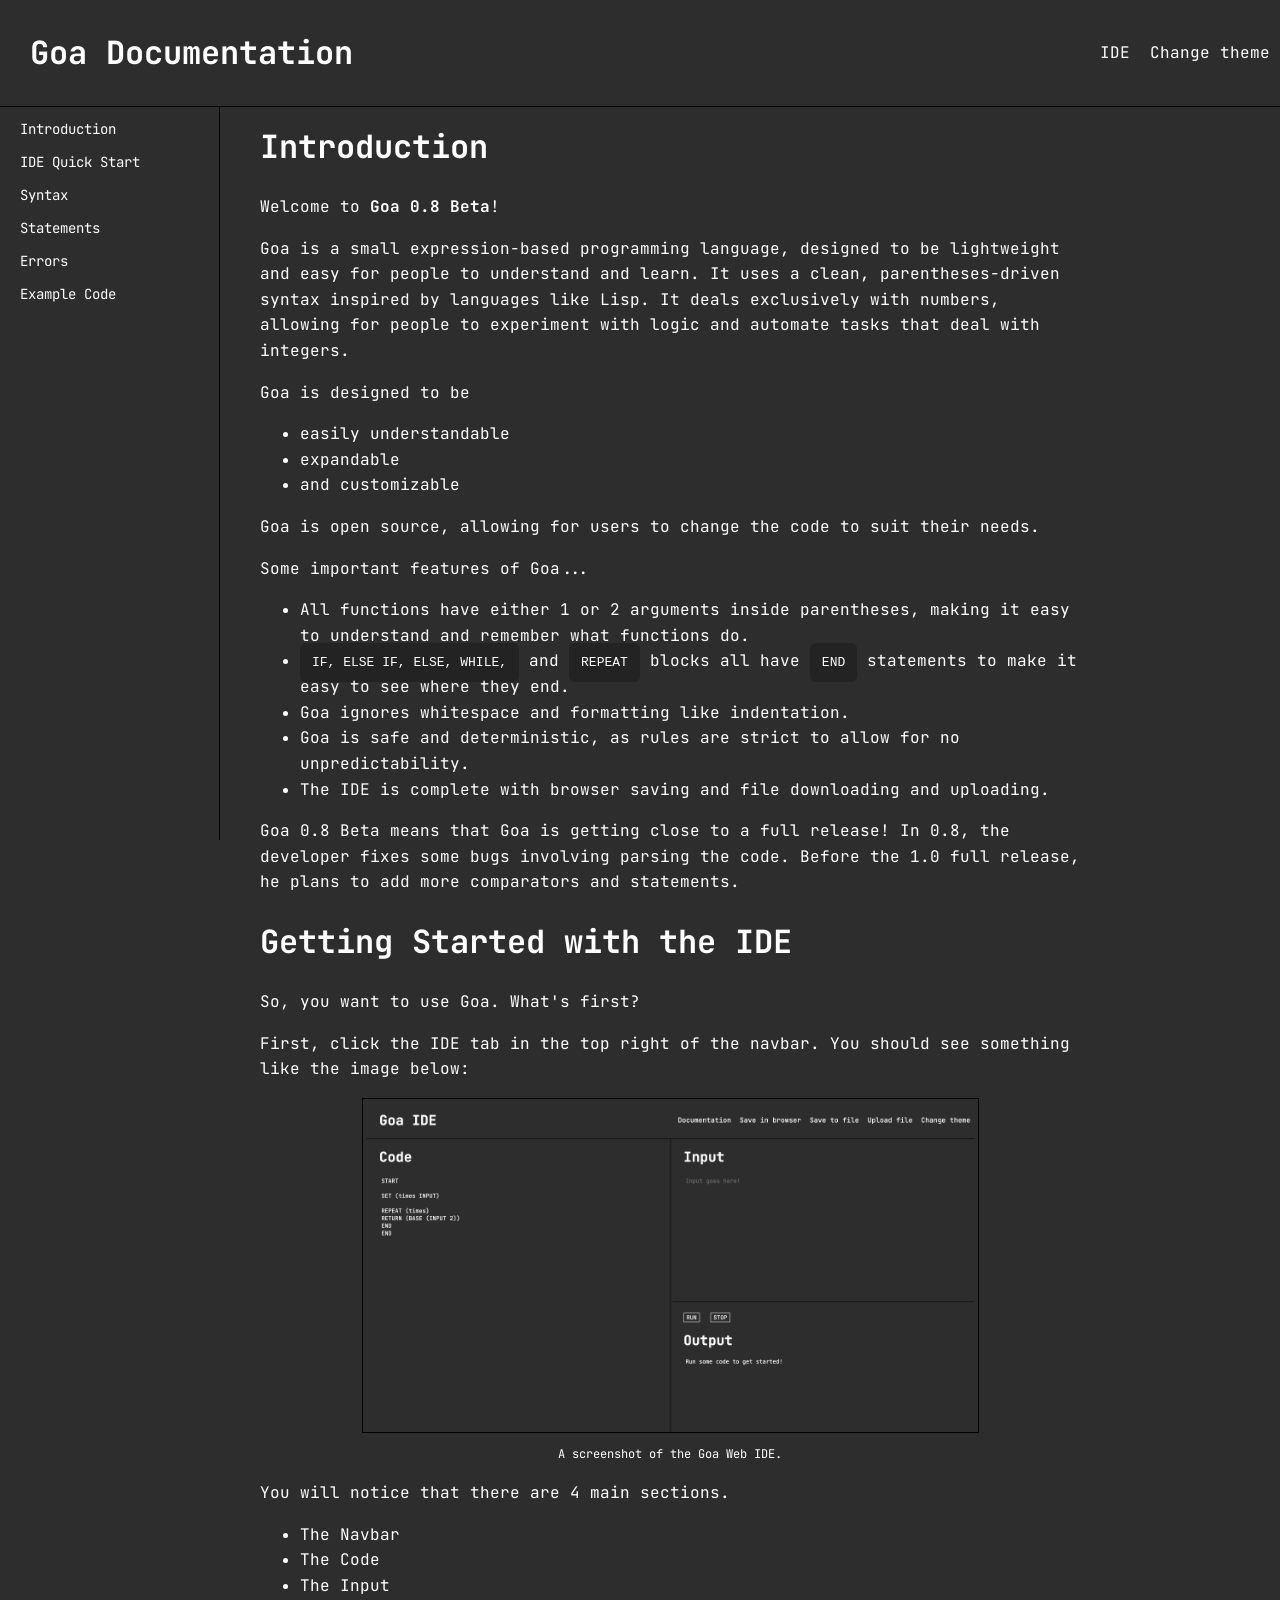
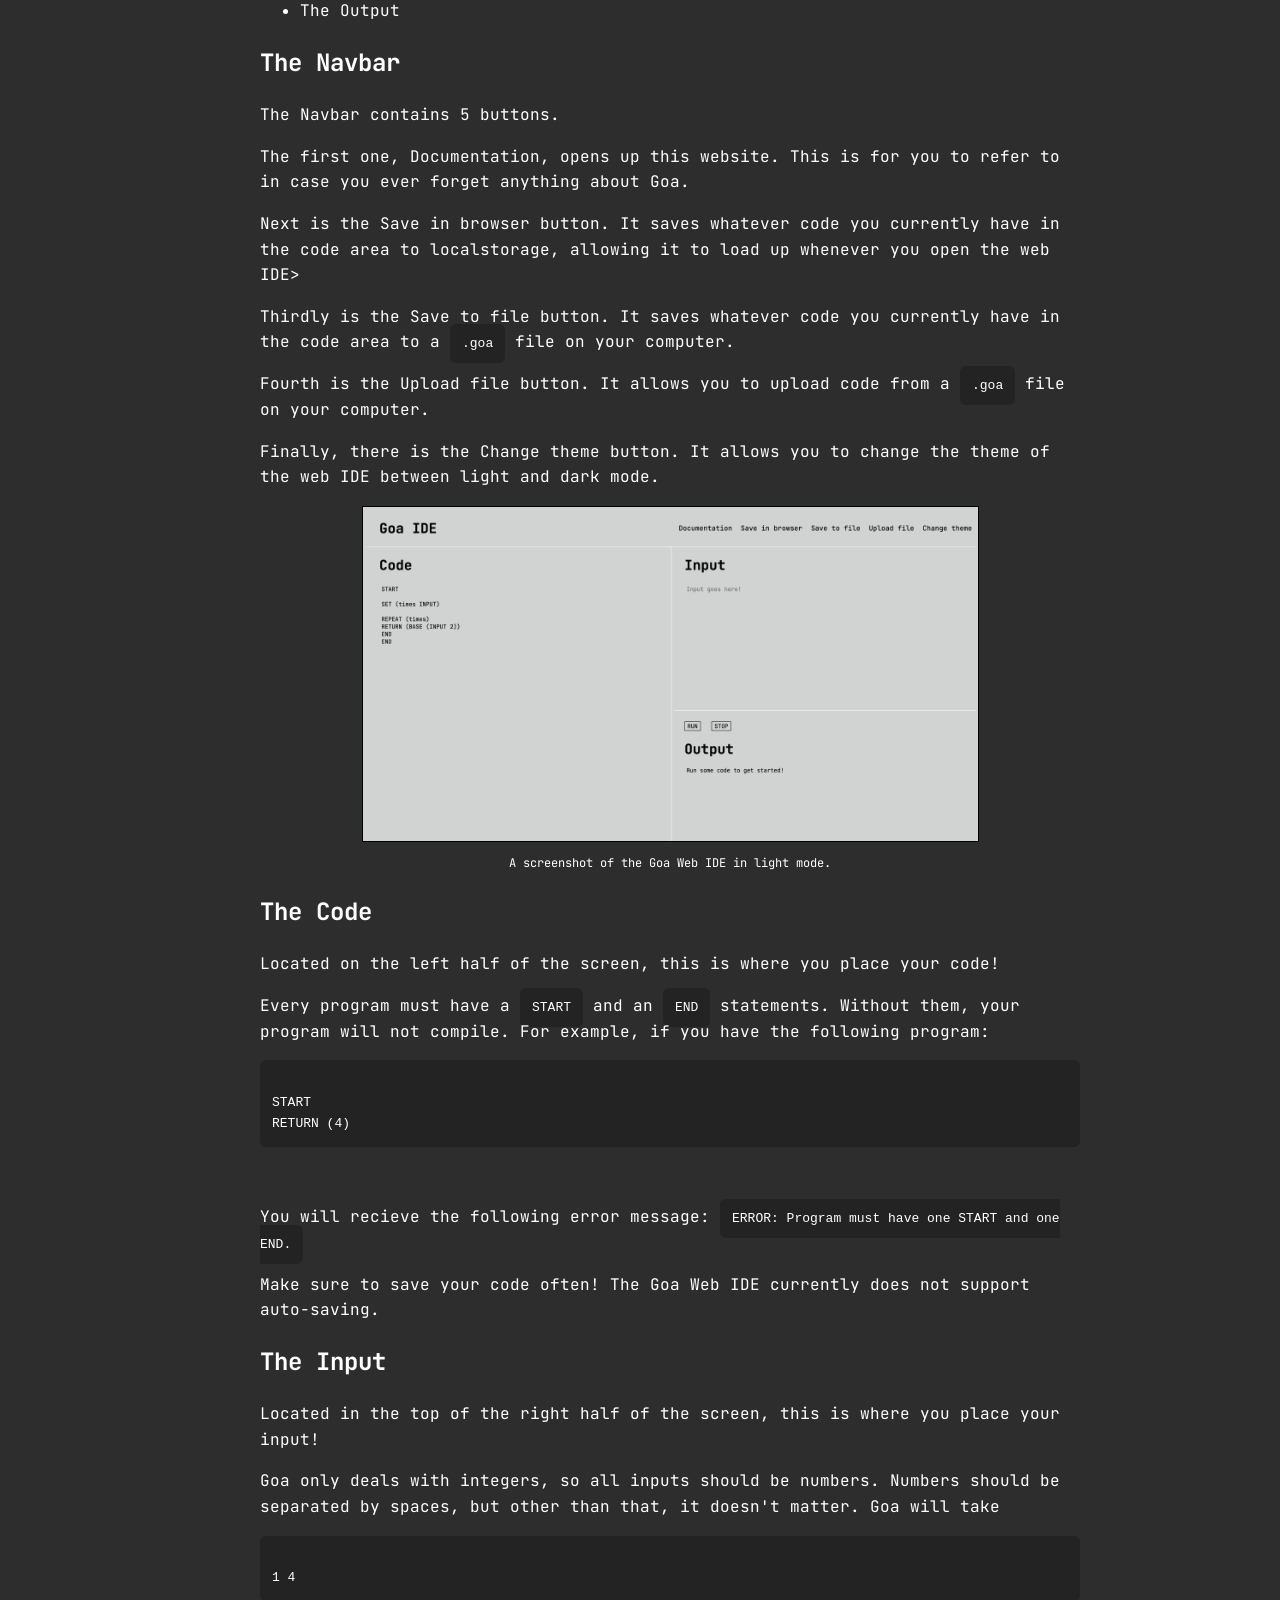
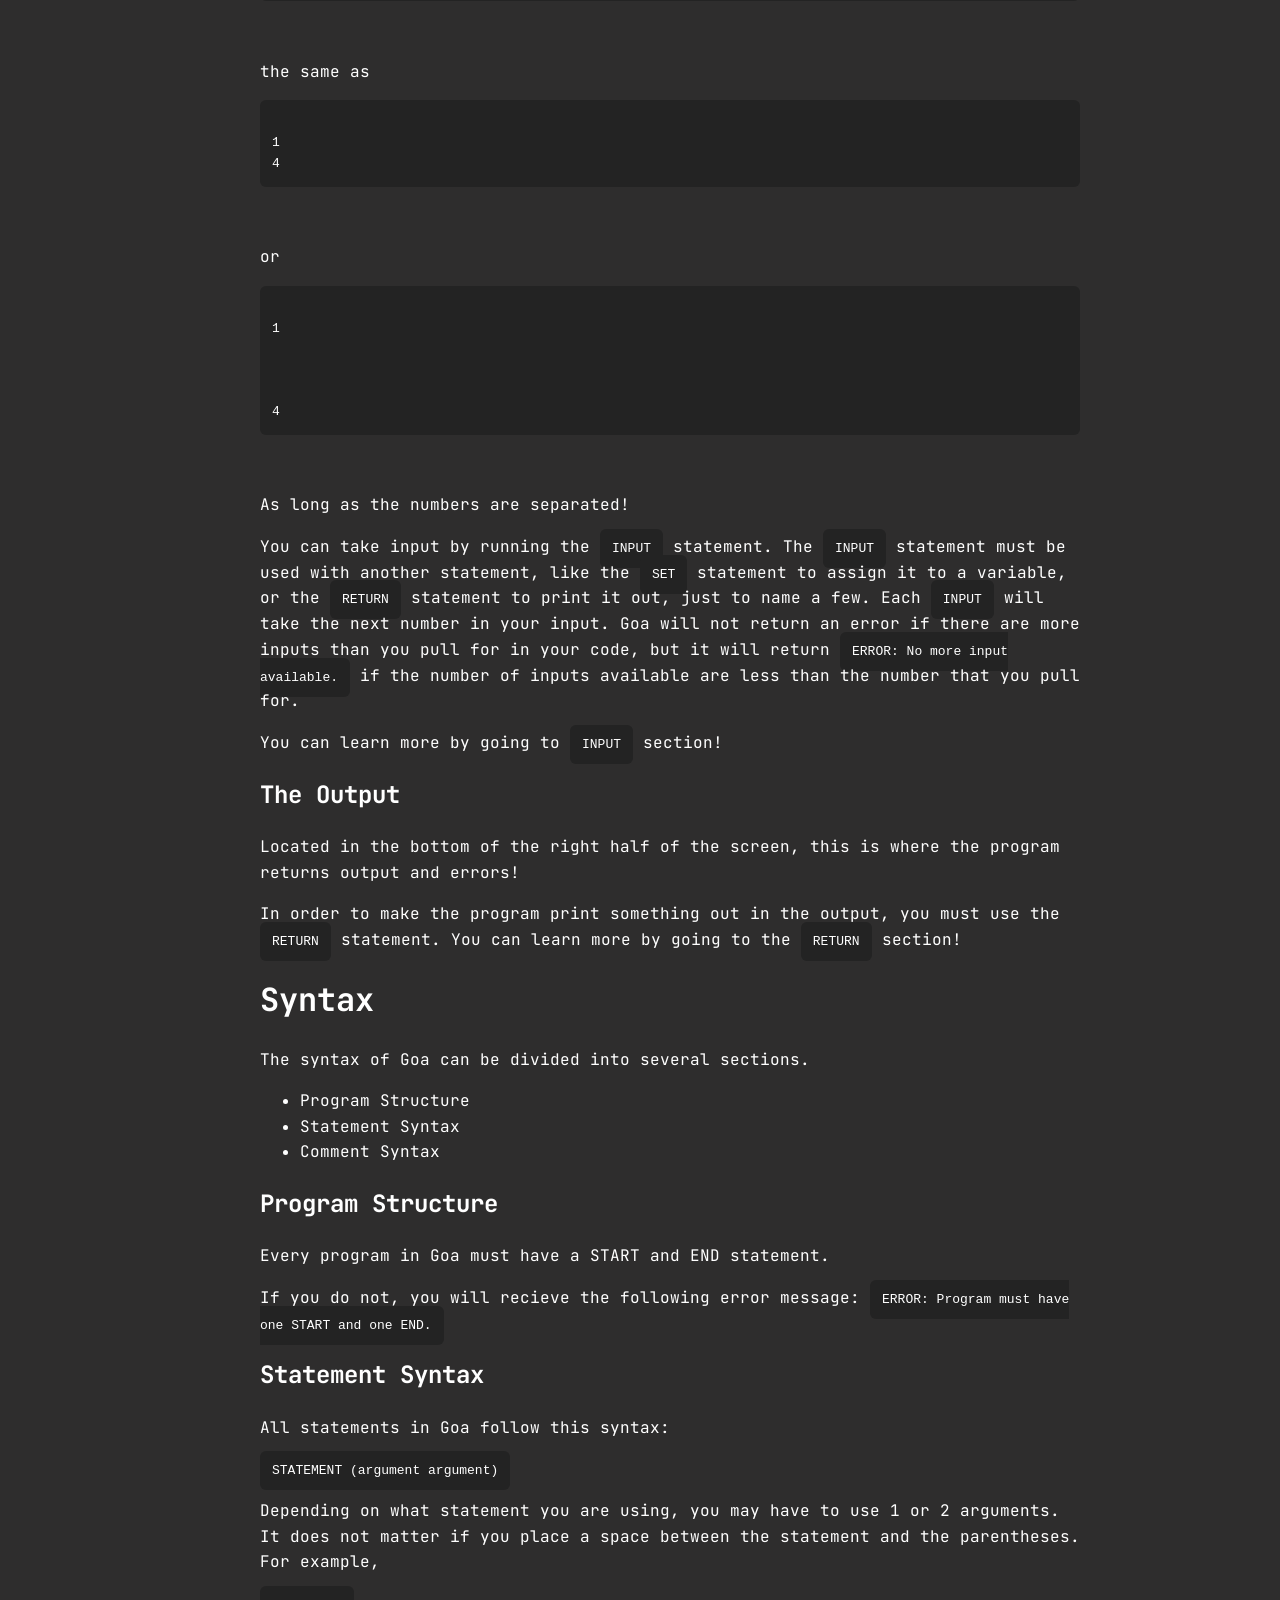
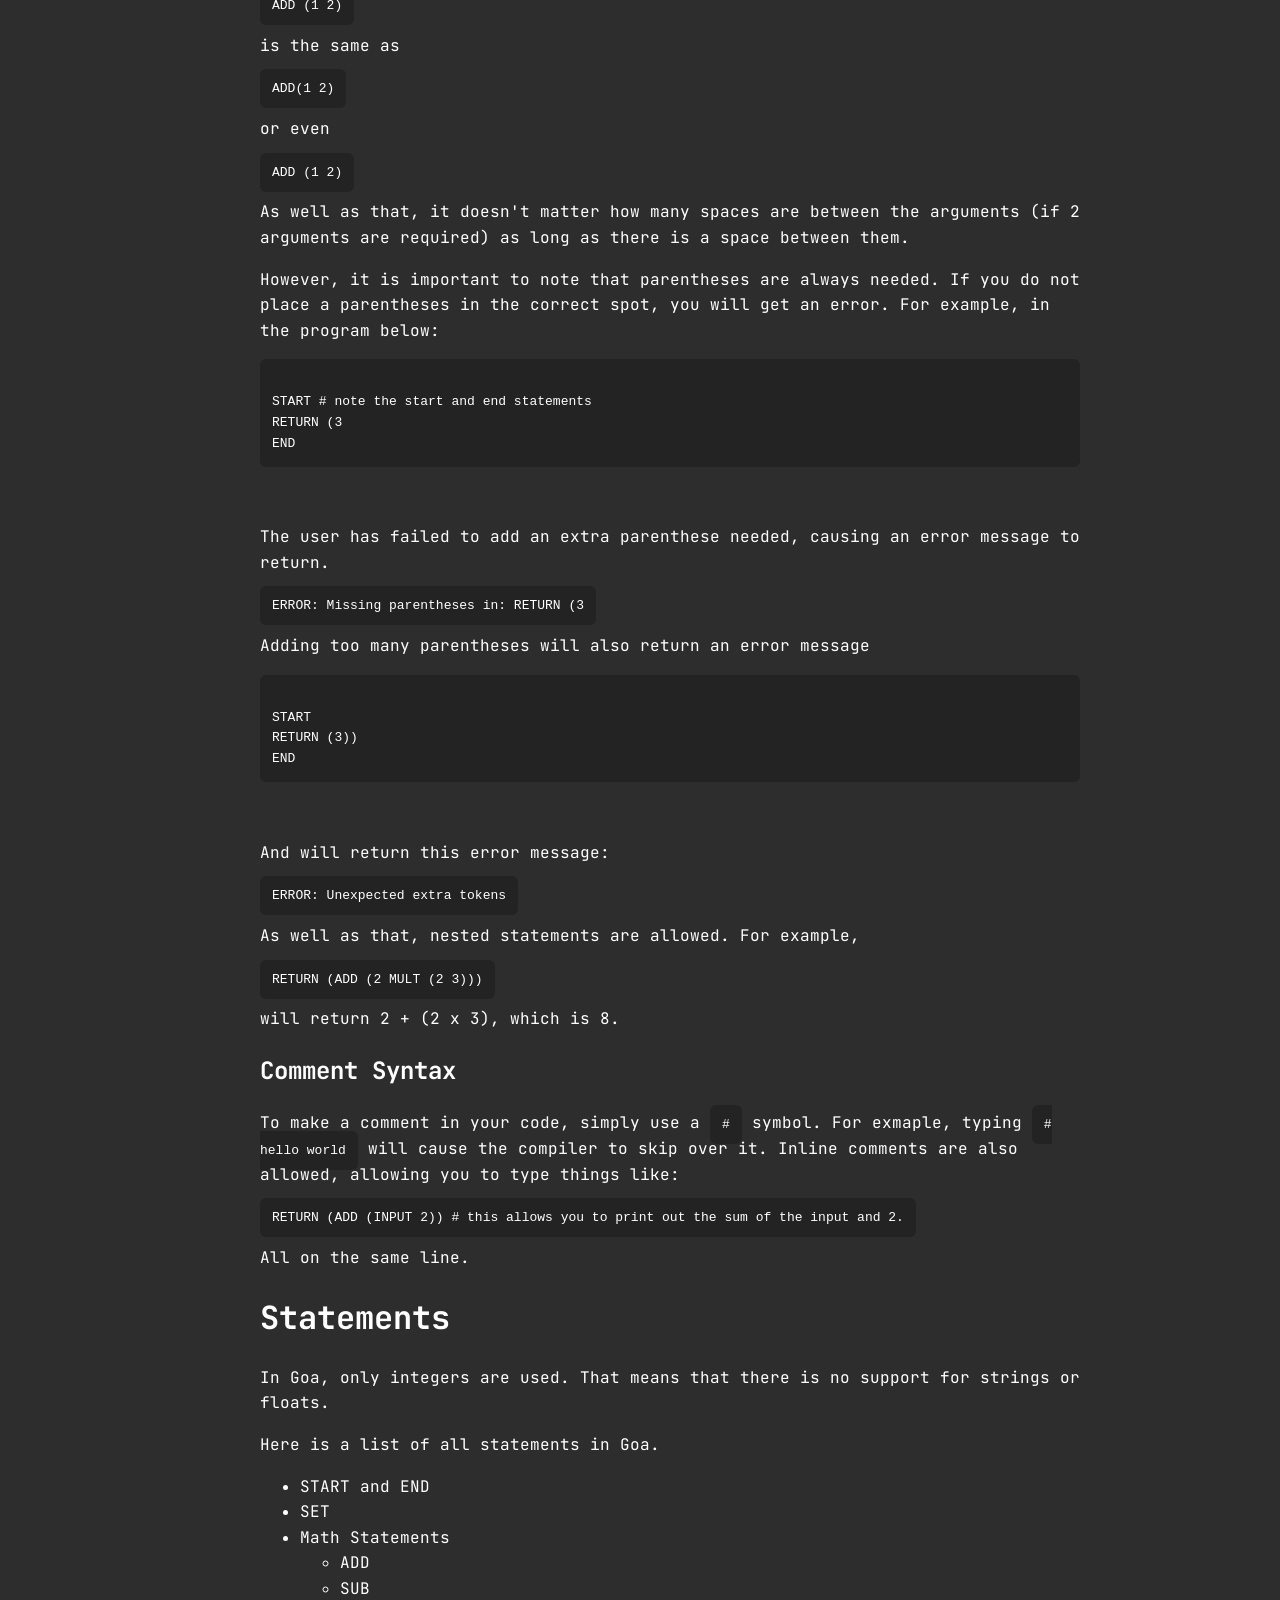
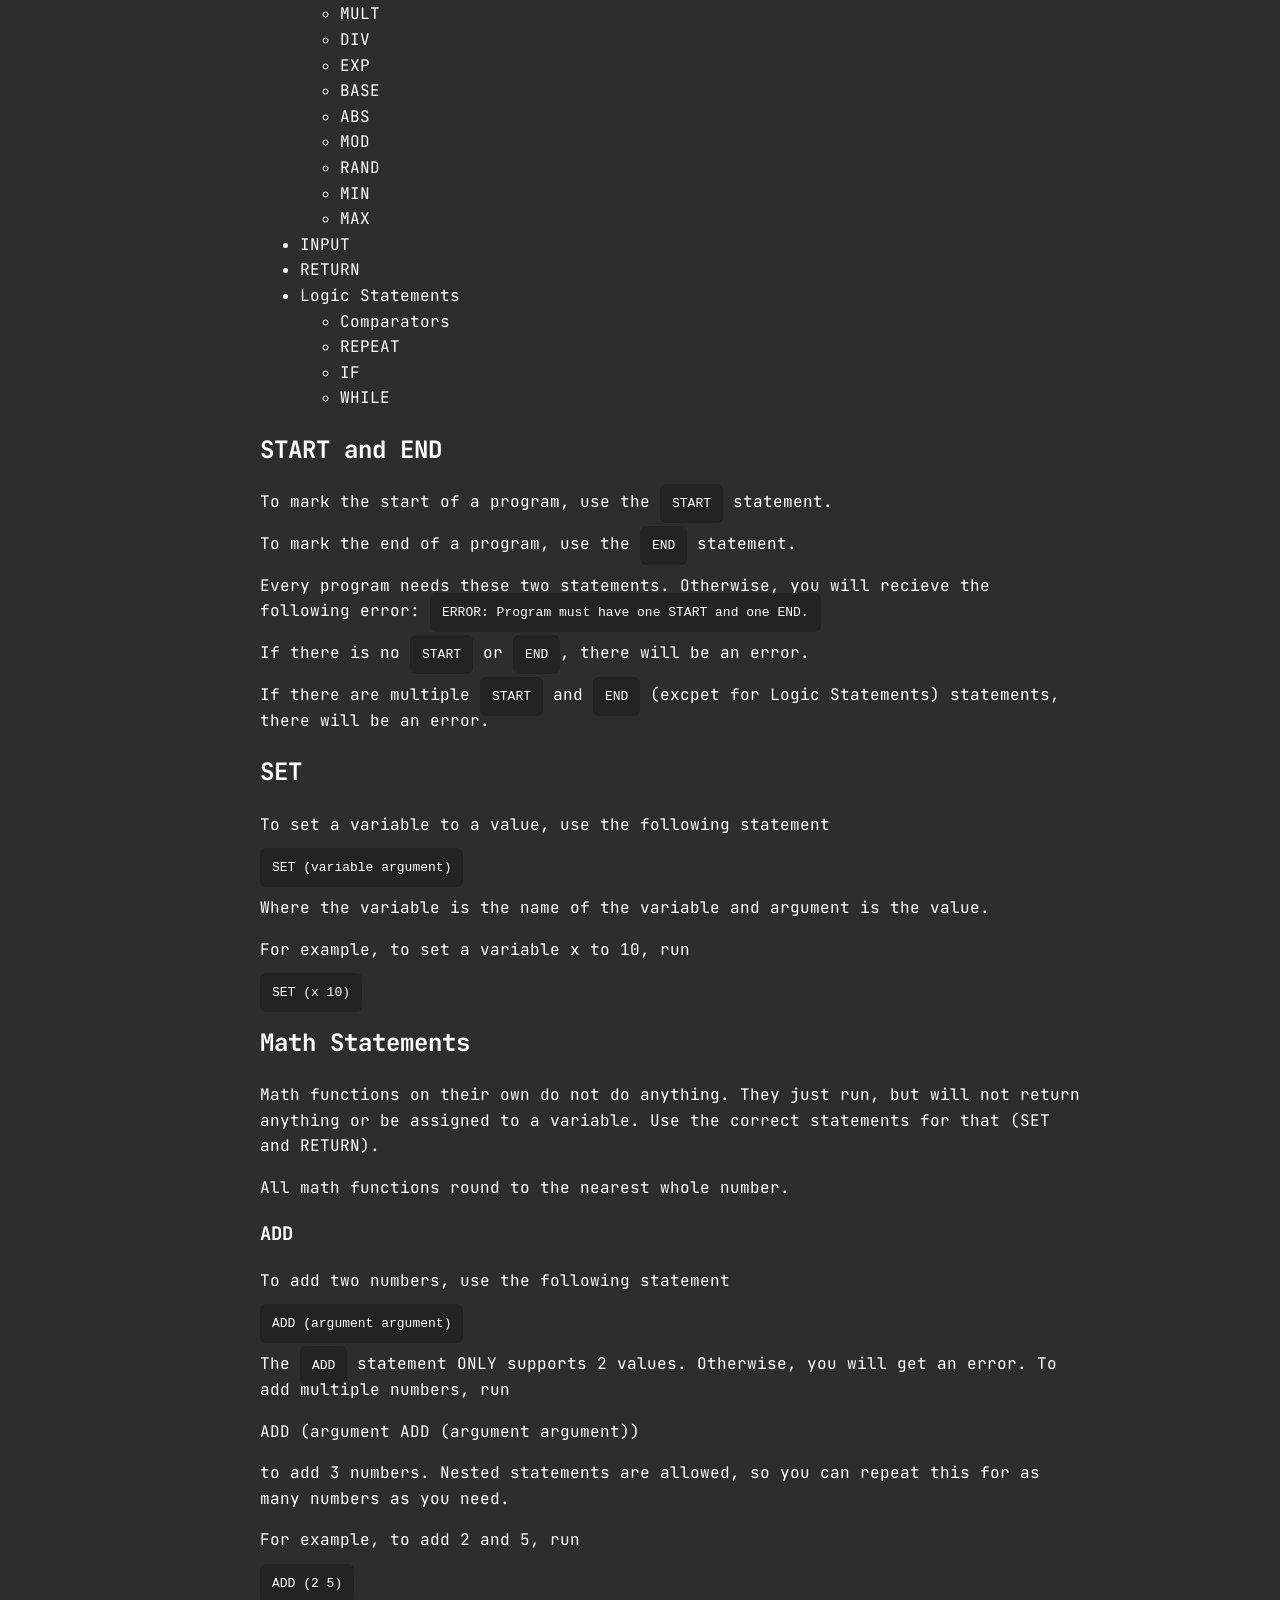
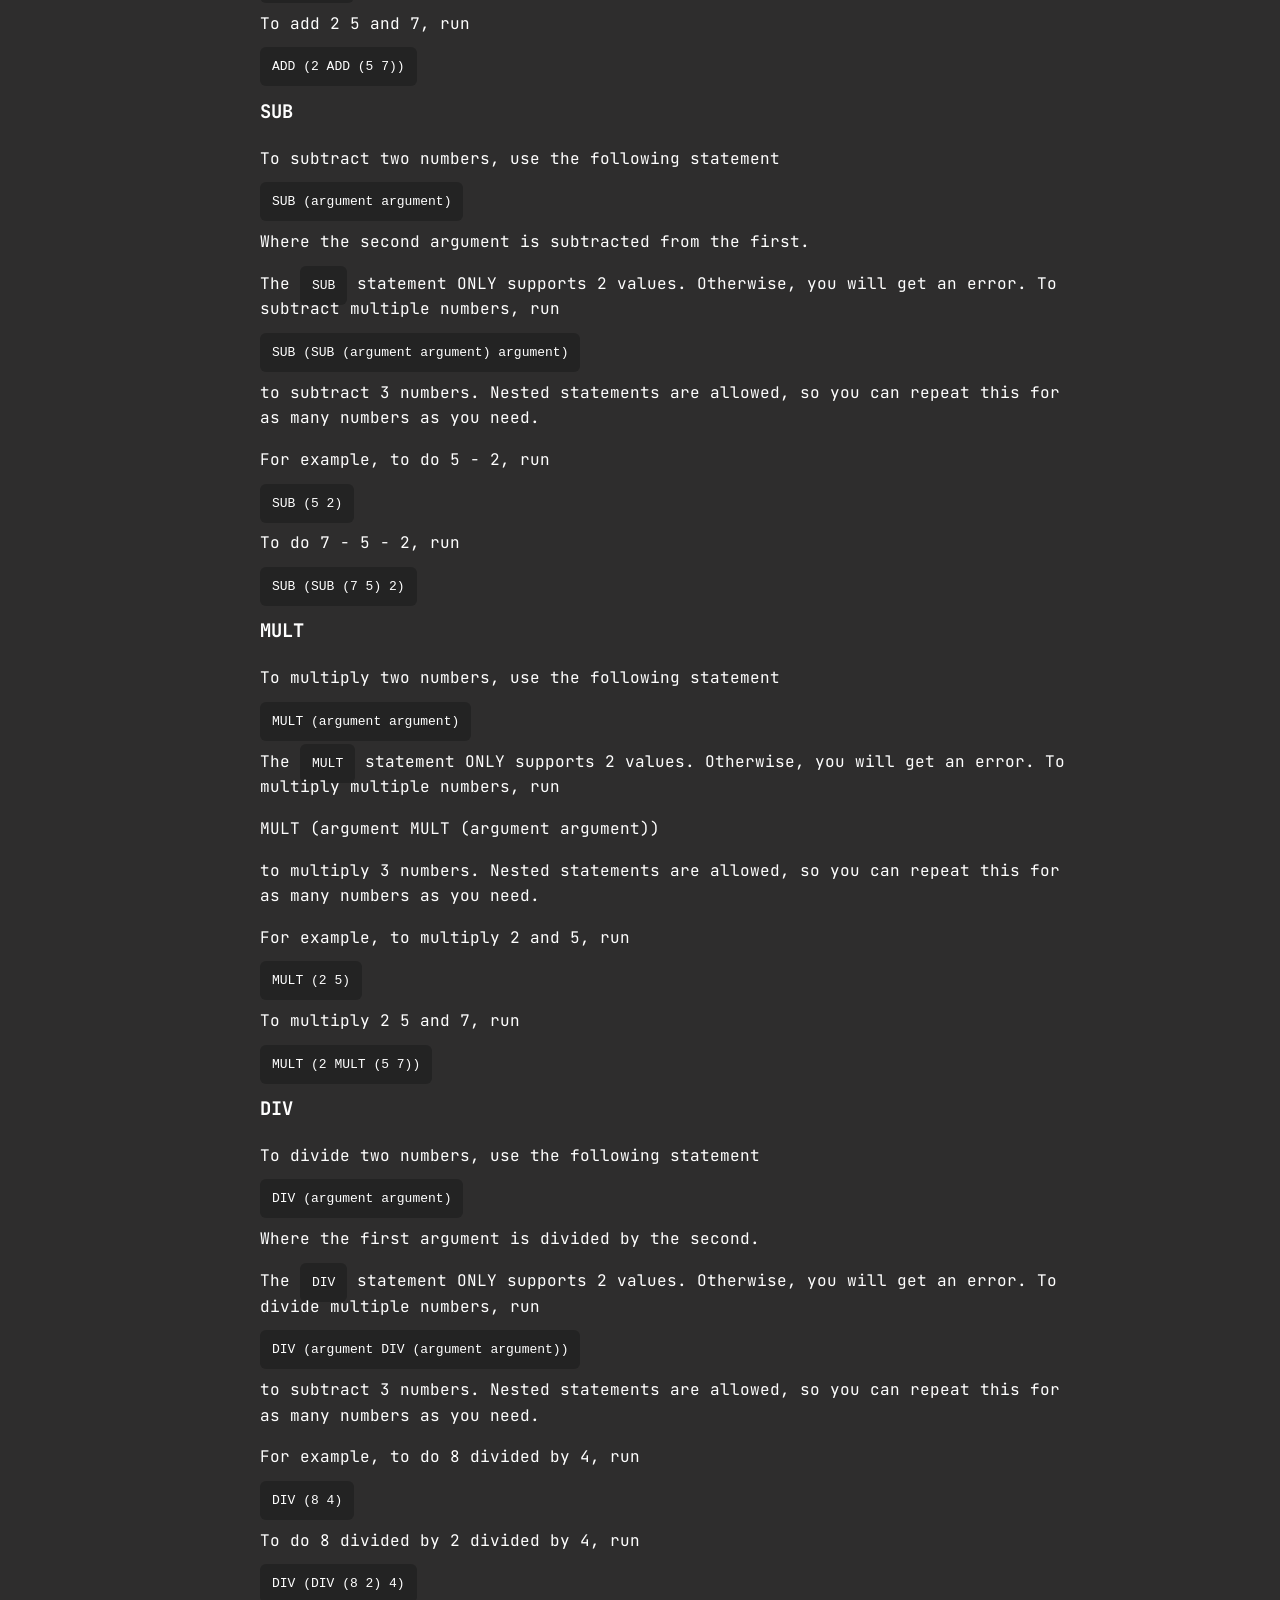
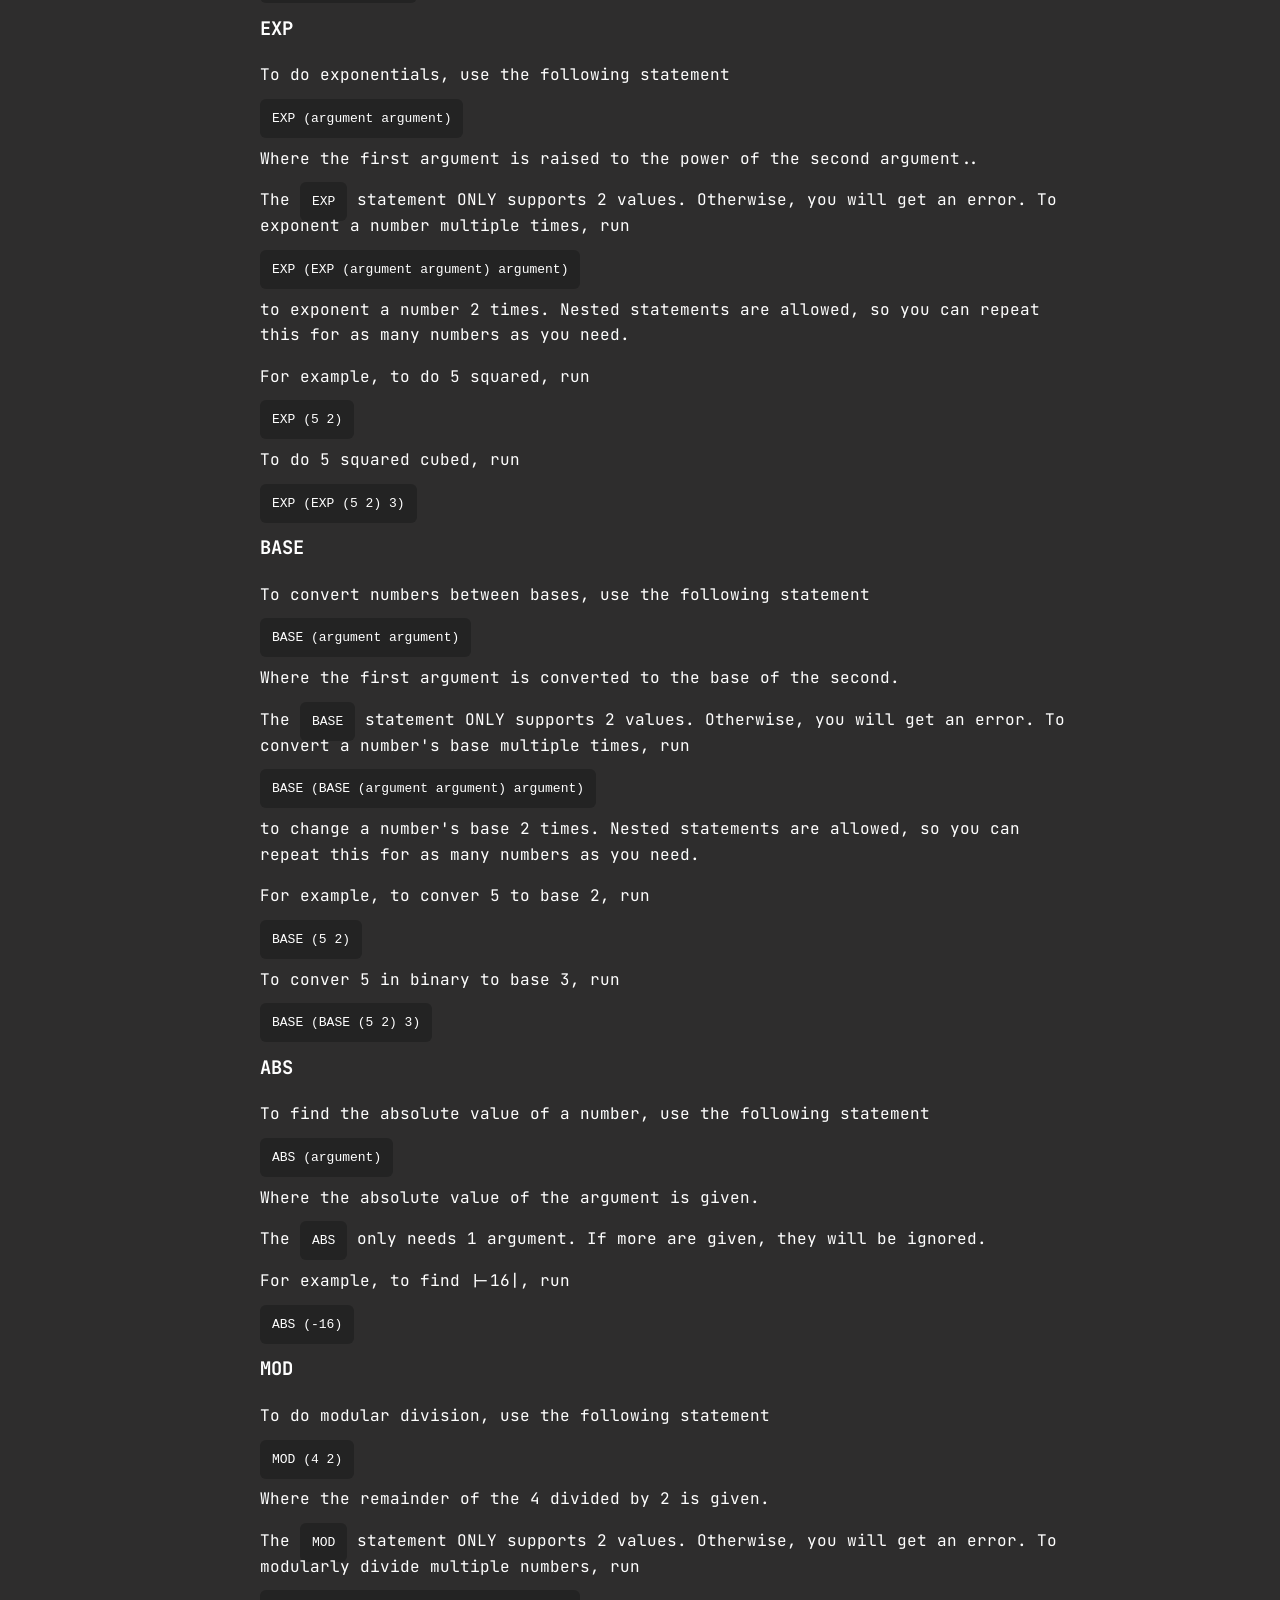
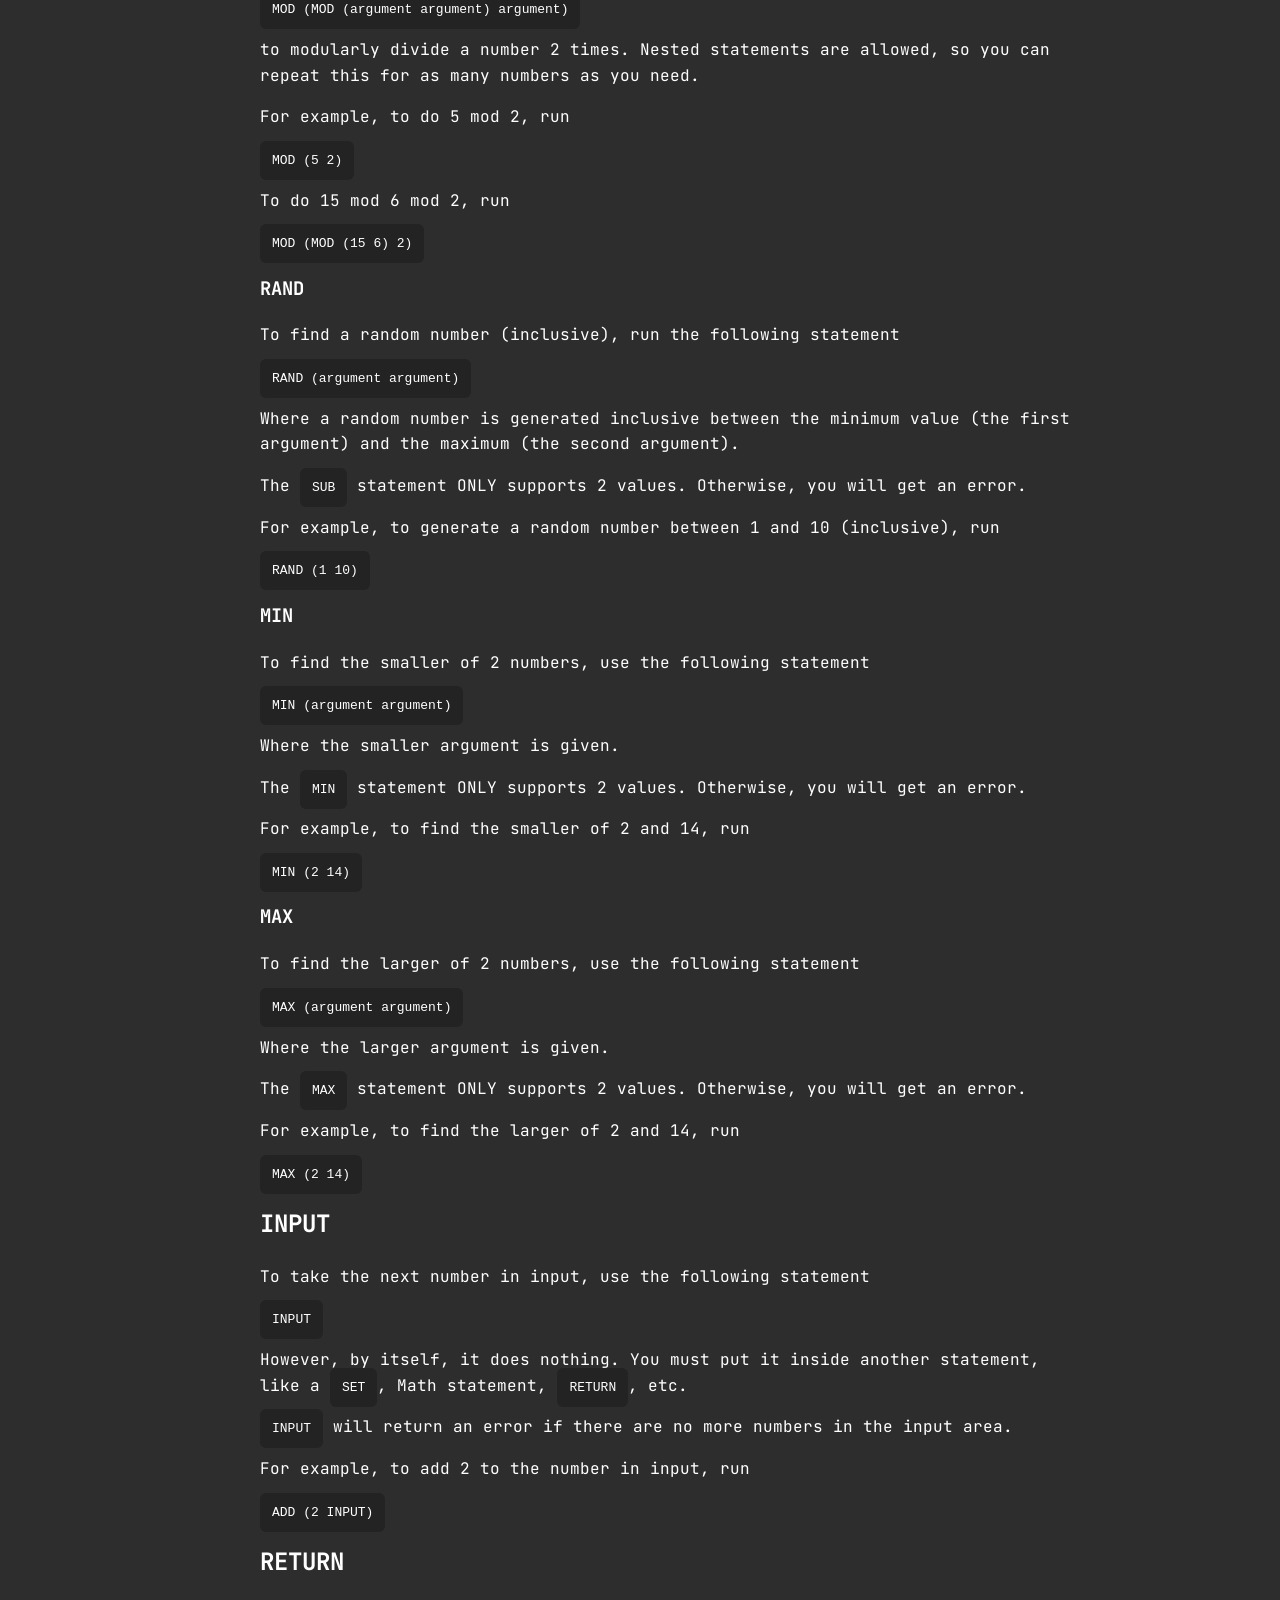
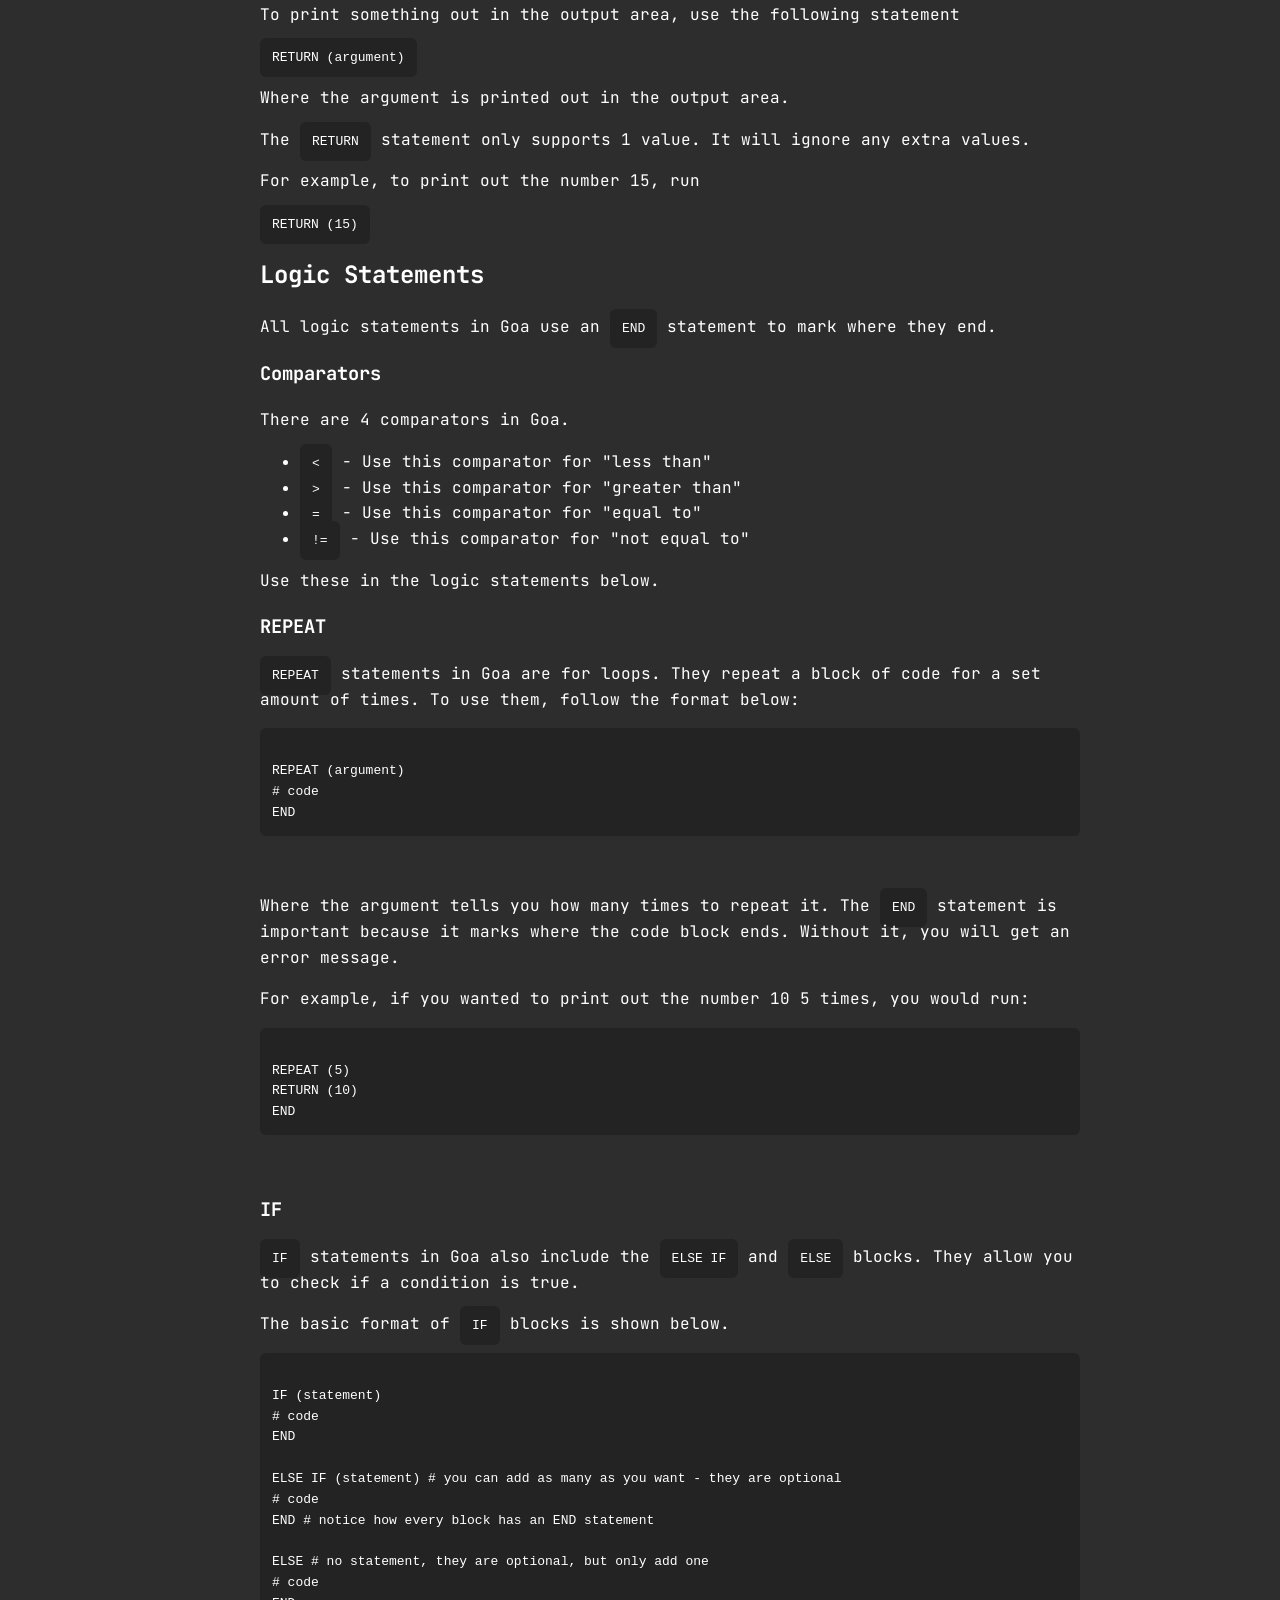
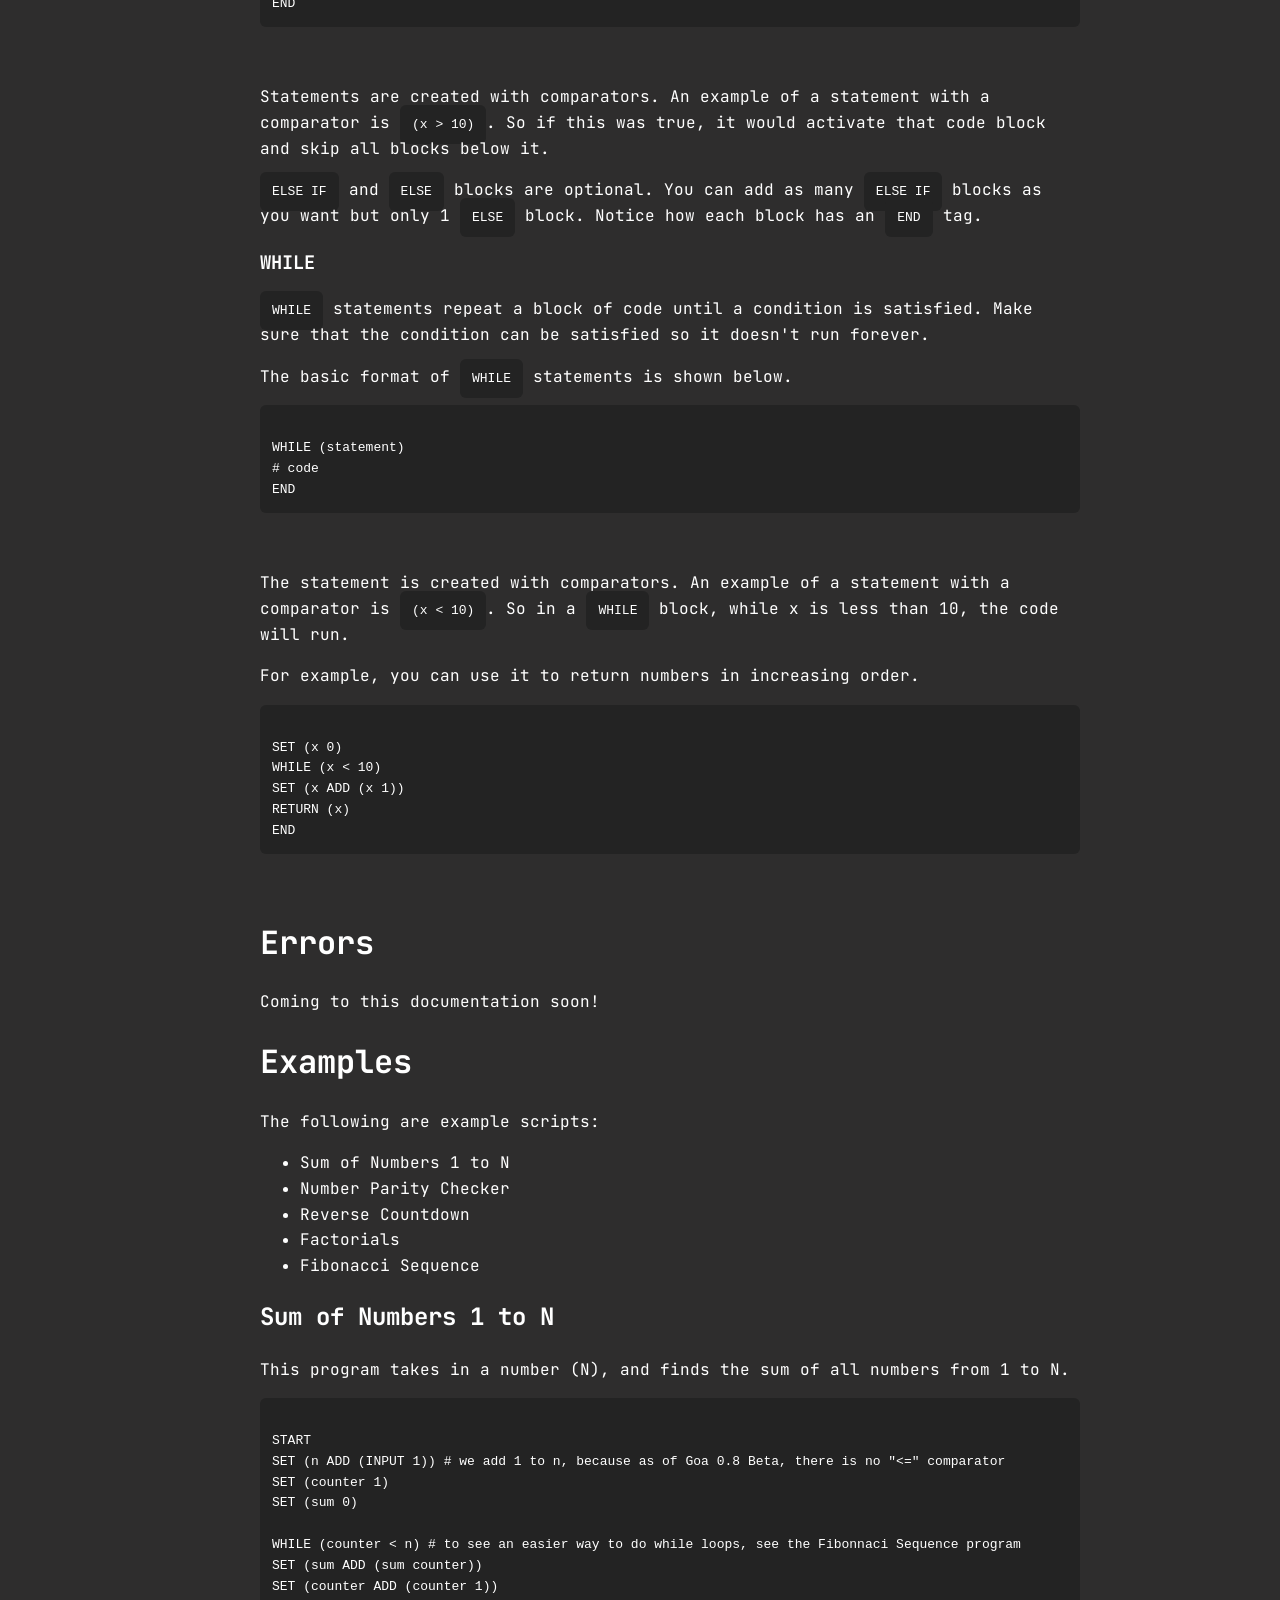
==== commit 6cb83aec: "0.8 beta Stuff I did: on the documentation: added smooth scroll added theme change added a back to t" ====
--- a/documentation.html
+++ b/documentation.html
@@ -17,7 +17,7 @@
         
         <nav>
             <a href="index.html">IDE</a>
-            <a>Change theme</a>
+            <a id="themechange">Change theme</a>
         </nav>
     </header>
 
@@ -34,7 +34,7 @@
 
     <div class="content">
         <h1 id="intro" class="title">Introduction</h1>
-        <p>Welcome to <strong>Goa</strong>!</p>
+        <p>Welcome to <strong>Goa 0.8 Beta</strong>!</p>
         <p>Goa is a small expression-based programming language, designed to be lightweight and easy for people to understand and learn. It uses a clean, parentheses-driven syntax inspired by languages like Lisp. It deals exclusively with numbers, allowing for people to experiment with logic and automate tasks that deal with integers. </p>
         <p>Goa is designed to be</p>
         <ul>
@@ -51,6 +51,7 @@
             <li>Goa is safe and deterministic, as rules are strict to allow for no unpredictability.</li>
             <li>The IDE is complete with browser saving and file downloading and uploading.</li>
         </ul>
+        <p>Goa 0.8 Beta means that Goa is getting close to a full release! In 0.8, the developer fixes some bugs involving parsing the code. Before the 1.0 full release, he plans to add more comparators and statements. </p>
         
         <h1 id="start" class="title">Getting Started with the IDE</h1>
         <p>So, you want to use Goa. What's first?</p>
@@ -79,10 +80,10 @@
         <p>Located on the left half of the screen, this is where you place your code!</p>
         <p>Every program must have a <code>START</code> and an <code>END</code> statements. Without them, your program will not compile. For example, if you have the following program:</p>
         <pre>
-            <code>
-                START 
-                RETURN (4)
-            </code>
+<code>
+START 
+RETURN (4)
+</code>
         </pre>
         <p>You will recieve the following error message: <code>ERROR: Program must have one START and one END.</code></p>
         <p>Make sure to save your code often! The Goa Web IDE currently does not support auto-saving.</p>
@@ -91,26 +92,26 @@
         <p>Located in the top of the right half of the screen, this is where you place your input!</p>
         <p>Goa only deals with integers, so all inputs should be numbers. Numbers should be separated by spaces, but other than that, it doesn't matter. Goa will take</p>
         <pre>
-            <code>
-                1 4
-            </code>
+<code>
+1 4
+</code>
         </pre>
         <p>the same as</p>
         <pre>
-            <code>
-                1
-                4
-            </code>
+<code>
+1
+4
+</code>
         </pre>
         <p>or</p>
         <pre>
-            <code>
-                1
-                
-
-
-                4
-            </code>
+<code>
+1
+
+
+
+4
+</code>
         </pre>
         <p>As long as the numbers are separated!</p>
         <p>You can take input by running the <code>INPUT</code> statement. The <code>INPUT</code> statement must be used with another statement, like the <code>SET</code> statement to assign it to a variable, or the <code>RETURN</code> statement to print it out, just to name a few. Each <code>INPUT</code> will take the next number in your input. Goa will not return an error if there are more inputs than you pull for in your code, but it will return <code>ERROR: No more input available.</code> if the number of inputs available are less than the number that you pull for.</p>
@@ -144,21 +145,21 @@
         <p>As well as that, it doesn't matter how many spaces are between the arguments (if 2 arguments are required) as long as there is a space between them.</p>
         <p>However, it is important to note that parentheses are always needed. If you do not place a parentheses in the correct spot, you will get an error. For example, in the program below: </p>
         <pre>
-            <code>
-                START # note the start and end statements
-                RETURN (3
-                END
-            </code>
+<code>
+START # note the start and end statements
+RETURN (3
+END
+</code>
         </pre>
         <p>The user has failed to add an extra parenthese needed, causing an error message to return.</p>
         <code>ERROR: Missing parentheses in: RETURN (3</code>
         <p>Adding too many parentheses will also return an error message</p>
         <pre>
-            <code>
-                START
-                RETURN (3))
-                END
-            </code>
+<code>
+START
+RETURN (3))
+END
+</code>
         </pre>
         <p>And will return this error message: </p>
         <code>ERROR: Unexpected extra tokens</code>
@@ -366,39 +367,39 @@
         <h3 id="repeatcode" class="title">REPEAT</h3>
         <p><code>REPEAT</code> statements in Goa are for loops. They repeat a block of code for a set amount of times. To use them, follow the format below:</p>
         <pre>
-            <code>
-                REPEAT (argument)
-                # code
-                END 
-            </code>
+<code>
+REPEAT (argument)
+# code
+END 
+</code>
         </pre>
         <p>Where the argument tells you how many times to repeat it. The <code>END</code> statement is important because it marks where the code block ends. Without it, you will get an error message.</p>
         <p>For example, if you wanted to print out the number 10 5 times, you would run:</p>
         <pre>
-            <code>
-                REPEAT (5)
-                RETURN (10)
-                END
-            </code>
+<code>
+REPEAT (5)
+RETURN (10)
+END
+</code>
         </pre>
 
         <h3 id="ifcode" class="title">IF</h3>
         <p><code>IF</code> statements in Goa also include the <code>ELSE IF</code> and <code>ELSE</code> blocks. They allow you to check if a condition is true. </p>
         <p>The basic format of <code>IF</code> blocks is shown below.</p>
         <pre>
-            <code>
-                IF (statement)
-                # code
-                END 
-
-                ELSE IF (statement) # you can add as many as you want - they are optional
-                # code
-                END # notice how every block has an END statement
-
-                ELSE # no statement, they are optional, but only add one
-                # code
-                END
-            </code>
+<code>
+IF (statement)
+# code
+END 
+
+ELSE IF (statement) # you can add as many as you want - they are optional
+# code
+END # notice how every block has an END statement
+
+ELSE # no statement, they are optional, but only add one
+# code
+END
+</code>
         </pre>
 
         <p>Statements are created with comparators. An example of a statement with a comparator is <code>(x > 10)</code>. So if this was true, it would activate that code block and skip all blocks below it. </p>
@@ -408,31 +409,133 @@
         <p><code>WHILE</code> statements repeat a block of code until a condition is satisfied. Make sure that the condition can be satisfied so it doesn't run forever.</p>
         <p>The basic format of <code>WHILE</code> statements is shown below.</p>
         <pre>
-            <code>
-                WHILE (statement)
-                # code
-                END
-            </code>
+<code>
+WHILE (statement)
+# code
+END
+</code>
         </pre>
         <p>The statement is created with comparators. An example of a statement with a comparator is <code>(x < 10)</code>. So in a <code>WHILE</code> block, while x is less than 10, the code will run.</p>
         <p>For example, you can use it to return numbers in increasing order.</p>
         <pre>
-            <code>
-                SET (x 0)
-                WHILE (x < 10)
-                SET (x ADD (x 1))
-                RETURN (x)
-                END
-            </code>
+<code>
+SET (x 0)
+WHILE (x < 10)
+SET (x ADD (x 1))
+RETURN (x)
+END
+</code>
         </pre>
 
         <h1 id="errors" class="title">Errors</h1>
-        <p>in development!</p>
+        <p>Coming to this documentation soon!</p>
 
         <h1 id="examples" class="title">Examples</h1>
-        <p>in development!</p>
+        <p>The following are example scripts: </p>
+        <ul>
+            <li><a href="#sumn">Sum of Numbers 1 to N</a></li>
+            <li><a href="#parity">Number Parity Checker</a></li>
+            <li><a href="#reverse">Reverse Countdown</a></li>
+            <li><a href="#factorials">Factorials</a></li>
+            <li><a href="#fibonacci">Fibonacci Sequence</a></li>
+        </ul>
+
+        <h2 id="sumn" class="title">Sum of Numbers 1 to N</h2>
+        <p>This program takes in a number (N), and finds the sum of all numbers from 1 to N.</p>
+        <pre>
+<code>
+START
+SET (n ADD (INPUT 1)) # we add 1 to n, because as of Goa 0.8 Beta, there is no "<=" comparator
+SET (counter 1)
+SET (sum 0)
+
+WHILE (counter < n) # to see an easier way to do while loops, see the Fibonnaci Sequence program
+SET (sum ADD (sum counter))
+SET (counter ADD (counter 1))
+END
+
+RETURN (sum)
+END
+</code>
+        </pre>
+        <h2 id="parity" class="title">Number Parity Checker</h2>
+        <p>This program takes in a number, and determines if it is even or odd. If it is even, it will output <code>0</code> and if it is odd it will output <code>1</code></p>
+        <pre>
+<code>
+START
+SET (n INPUT)
+SET (r MOD (n 2))
+
+IF (r = 0)
+RETURN (0)
+END
+ELSE
+RETURN (1)
+END
+END
+</code>
+        </pre>
+        <h2 id="reverse" class="title">Reverse Countdown</h2>
+        <p>This program will take a number and count down from that number. </p>
+        <pre>
+<code>
+START
+SET (n INPUT)
+SET (counter n)
+
+WHILE (counter > 0)
+RETURN (counter)
+SET (counter SUB (counter 1))
+END
+
+RETURN (0) # optional if you want to return a 0 at the end of the countdown
+
+END
+</code>
+        </pre>
+        <h2 id="factorials" class="title">Factorials</h2>
+        <p>This program finds the factorial of a number given.</p>
+        <pre>
+<code>
+START
+SET (n ADD (INPUT 1)) # just like in the sum of numbers program above, we add 1 because Goa 0.8 Beta has no "<="
+SET (counter 1)
+SET (result 1)
+
+WHILE (counter < n)
+SET (result MULT (result counter))
+SET (counter ADD (counter 1))
+END
+
+RETURN (result)
+
+END
+</code>
+        </pre>
+        <h2 id="fibonacci" class="title">Fibonacci Sequence</h2>
+        <p>This program prints Fibonacci numbers up to the nth number, where n is taken from the input.</p>
+        <pre>
+<code>
+START
+SET (a 0)
+SET (b 1)
+SET (count INPUT)
+
+WHILE (count > 0) # you can also make while loops simpler by doing this
+RETURN (a)
+SET (temp ADD (a b))
+SET (a b)
+SET (b temp)
+SET (count SUB (count 1))
+END
+
+END
+</code>
+        </pre>
+
+        <button id="backtop">Back to Top</button>
     </div>
 
-    <script src = "script.js"></script>
+    <script src = "doc.js"></script>
 </body>
 </html>
--- a/styles.css
+++ b/styles.css
@@ -1,3 +1,7 @@
+html {
+    scroll-behavior: smooth;
+}
+
 /* ide */
 
 body.ide {
@@ -195,6 +199,18 @@
     color: black;
 }
 
+body.doc .content {
+    max-width: 900px;
+    line-height: 1.6;
+    animation: fadeIn .4s ease;
+}
+
+@keyframes fadeIn {
+    from {opacity: 0; transform: translateY(10px);}
+    to {opacity: 1; transform: translateY(0);}
+}
+
+
 body.doc #navbar {
     display: flex;
     align-items: center;
@@ -284,6 +300,7 @@
     color: white;
     font-size: 14px;
     position: relative;
+    transition: opacity .2s, transform .2s;
 }
 
 body.doc.light .sidebar a {
@@ -291,7 +308,8 @@
 }
 
 body.doc .sidebar a:hover {
-    opacity: 0.7;
+    opacity: 0.8;
+    transform: translateX(3px);
 }
 
 body.doc .content {
@@ -331,4 +349,92 @@
 
 body.doc.light .content a {
     color: black;
-}+}
+
+body.doc .content a {
+    position: relative;
+    color: inherit;
+    text-decoration: none;
+}
+
+body.doc .content a::after {
+    content: "";
+    position: absolute;
+    left: 0;
+    bottom: -1px;
+    width: 0%;
+    height: 1px;
+    background: currentColor;
+    transition: width .25s ease;
+}
+
+body.doc .content a:hover::after {
+    width: 100%;
+}
+
+code {
+    background-color: rgb(35, 35, 35);
+    padding: 12px;
+    border-radius: 6px;
+}
+
+body.doc.light code {
+    background-color: rgb(230, 230, 230)
+}
+
+pre code {
+    background-color: rgb(35, 35, 35);
+    padding: 12px;
+    border-radius: 6px;
+    display: block;
+}
+
+body.doc.light pre code {
+    background-color: rgb(230, 230, 230);
+}
+
+#backtop {
+    position: fixed;
+    bottom: 20px;
+    right: 20px;
+    background: rgb(60,60,60);
+    color: white;
+    padding: 10px 14px;
+    border-radius: 6px;
+    cursor: pointer;
+    opacity: 0;
+    transform: translateY(10px);
+    pointer-events: none;
+    transition: opacity .3s ease, transform .3s ease;
+    border: 1px solid black;
+    font-family: "JetBrains Mono", monospace;
+    font-optical-sizing: auto;
+    font-style: normal;
+}
+
+body.doc.light #backtop {
+    background: rgb(200, 200, 200);
+    color: black;
+    border: 1px solid white;
+}
+
+#backtop.visible {
+    opacity: 1;
+    transform: translateY(0);
+    pointer-events: auto;
+}
+
+body.doc::-webkit-scrollbar {
+    width: 10px;
+}
+
+body.doc::-webkit-scrollbar-thumb {
+    background: rgb(80,80,80);
+    border-radius: 5px;
+}
+
+body.doc.light::-webkit-scrollbar-thumb {
+    background: rgb(180,180,180);
+}
+
+
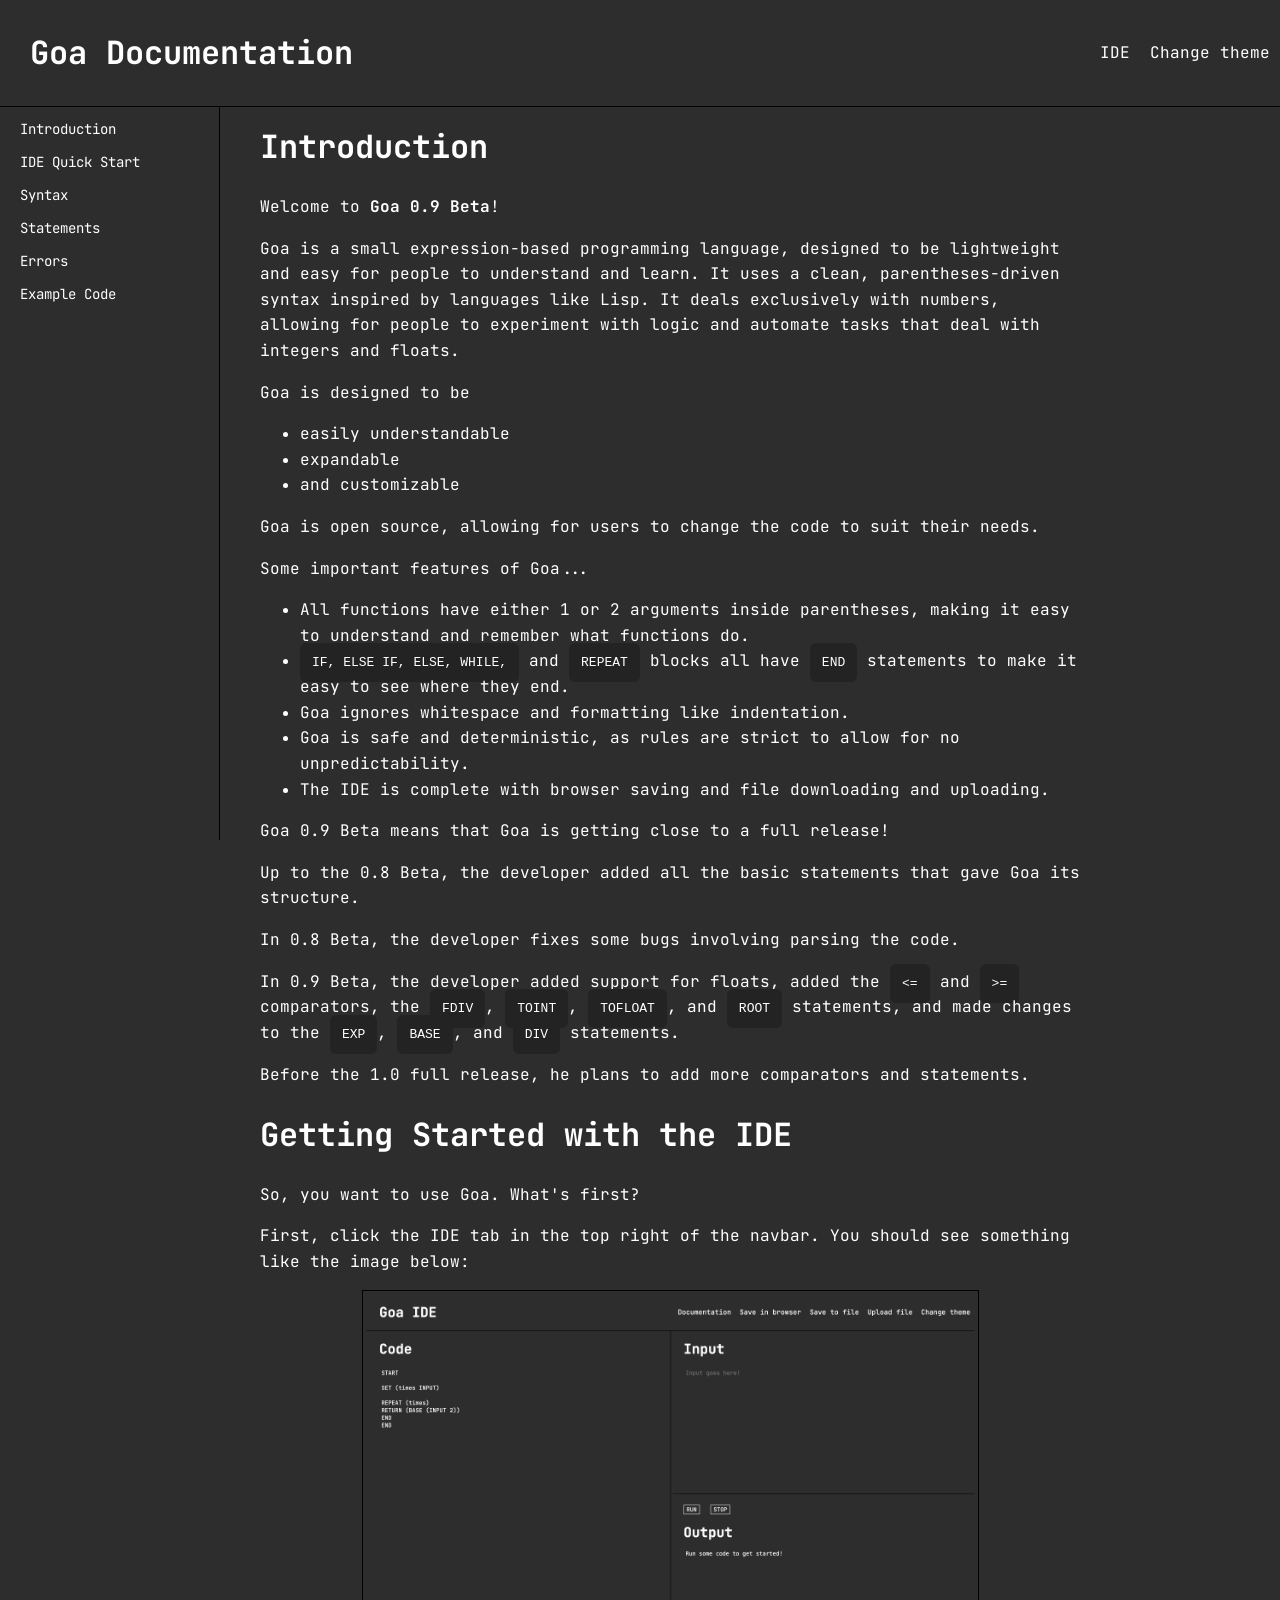
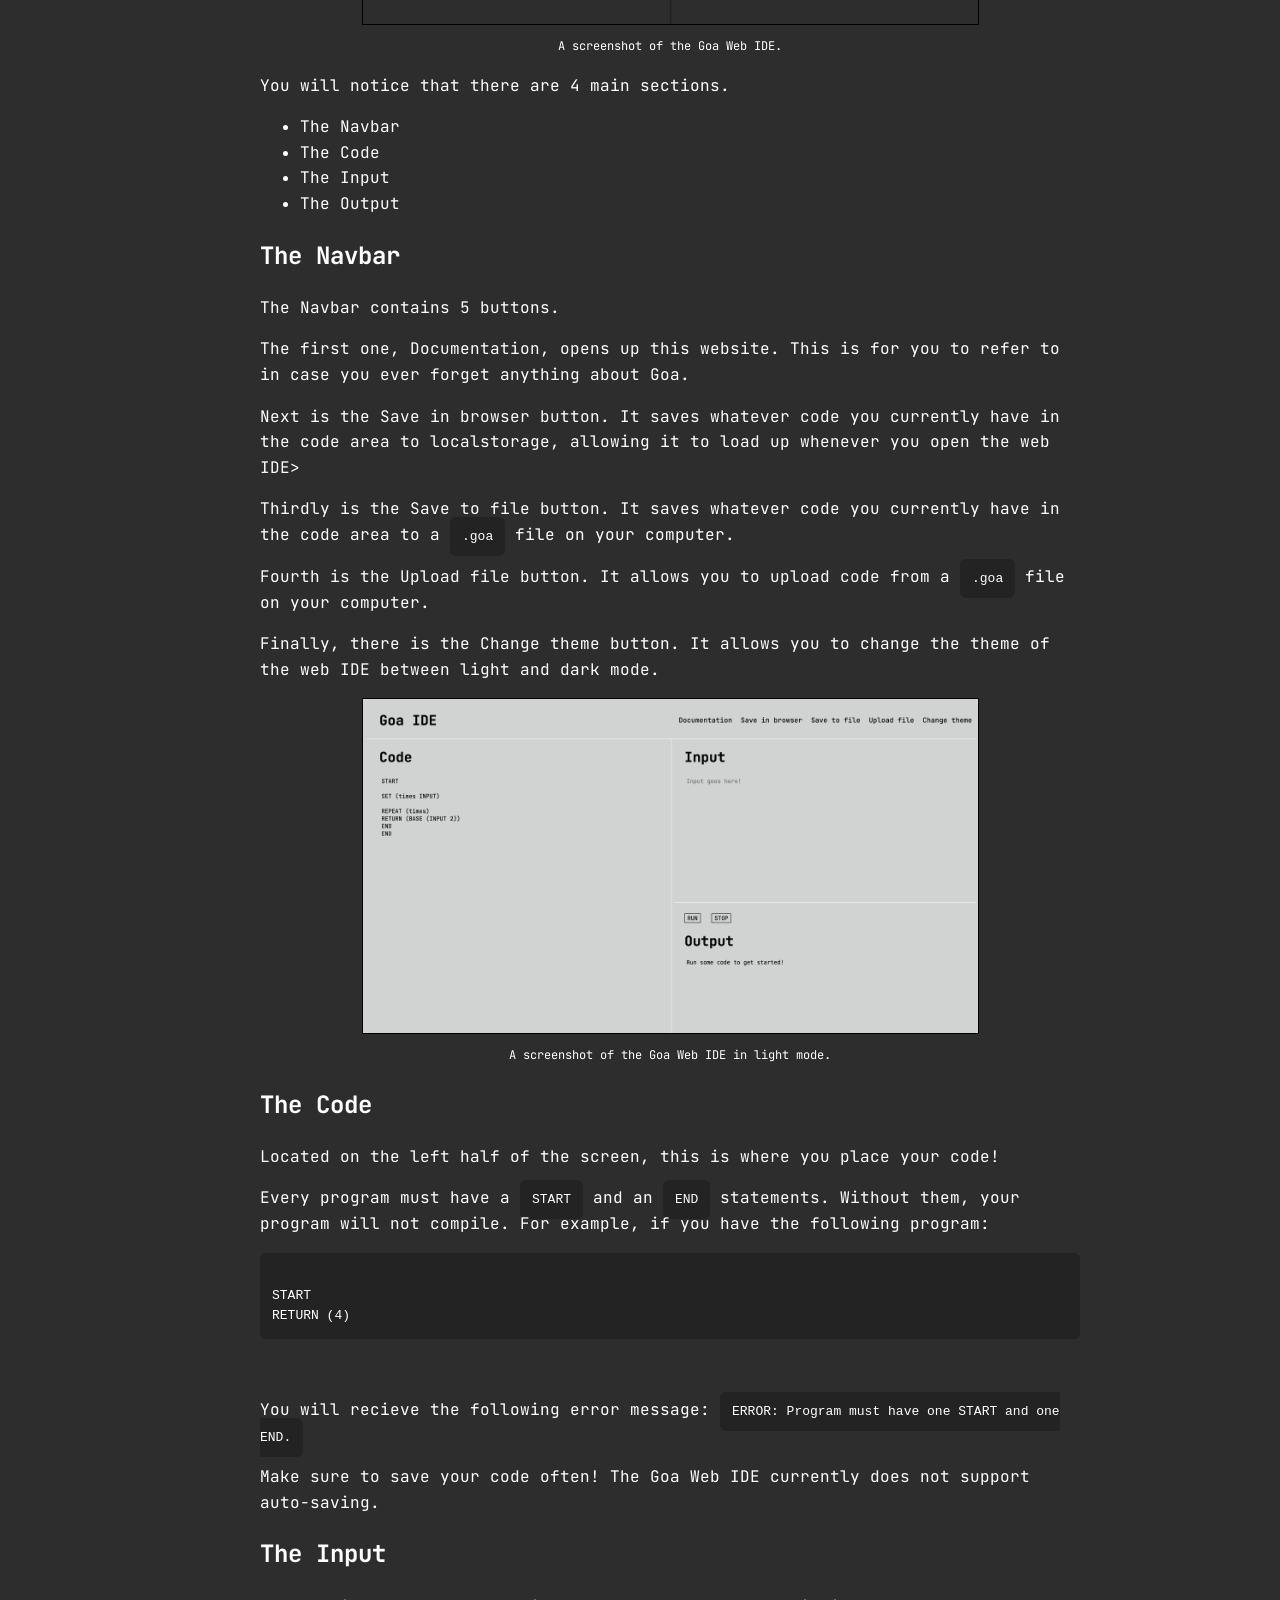
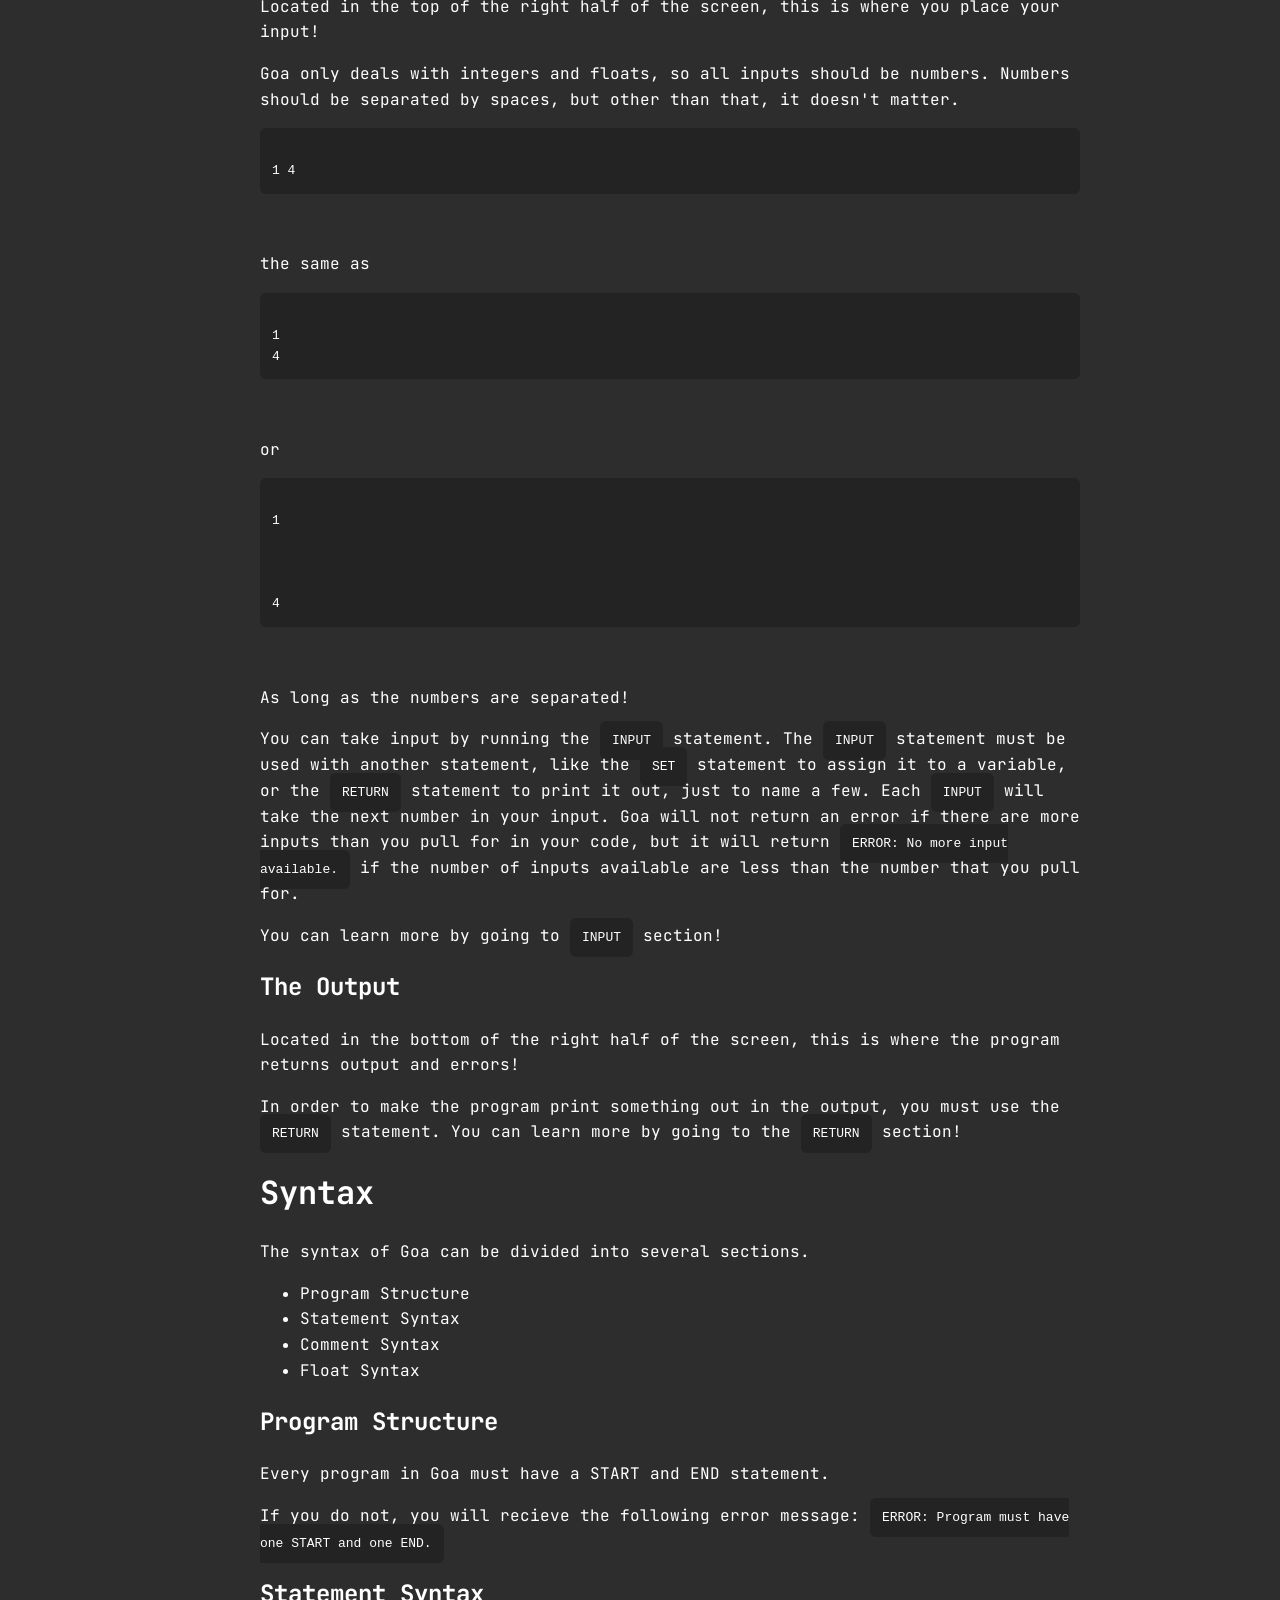
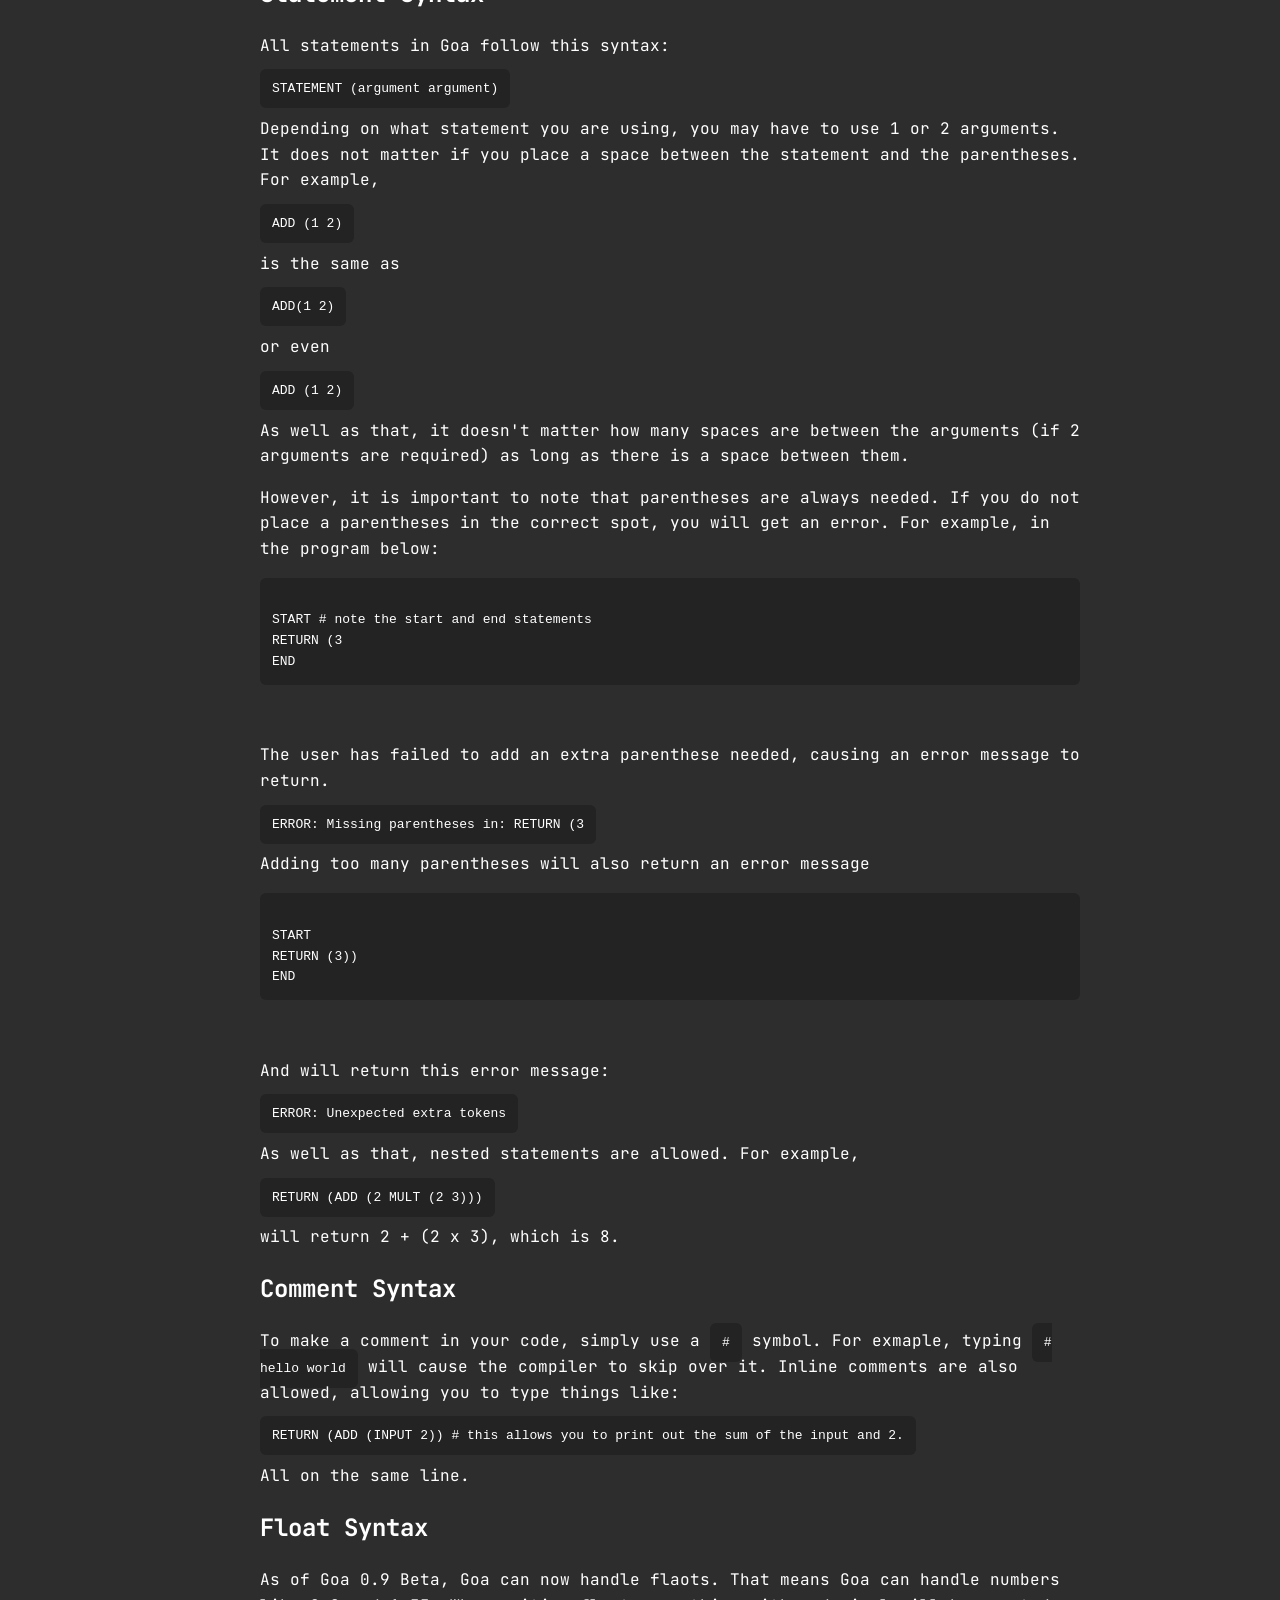
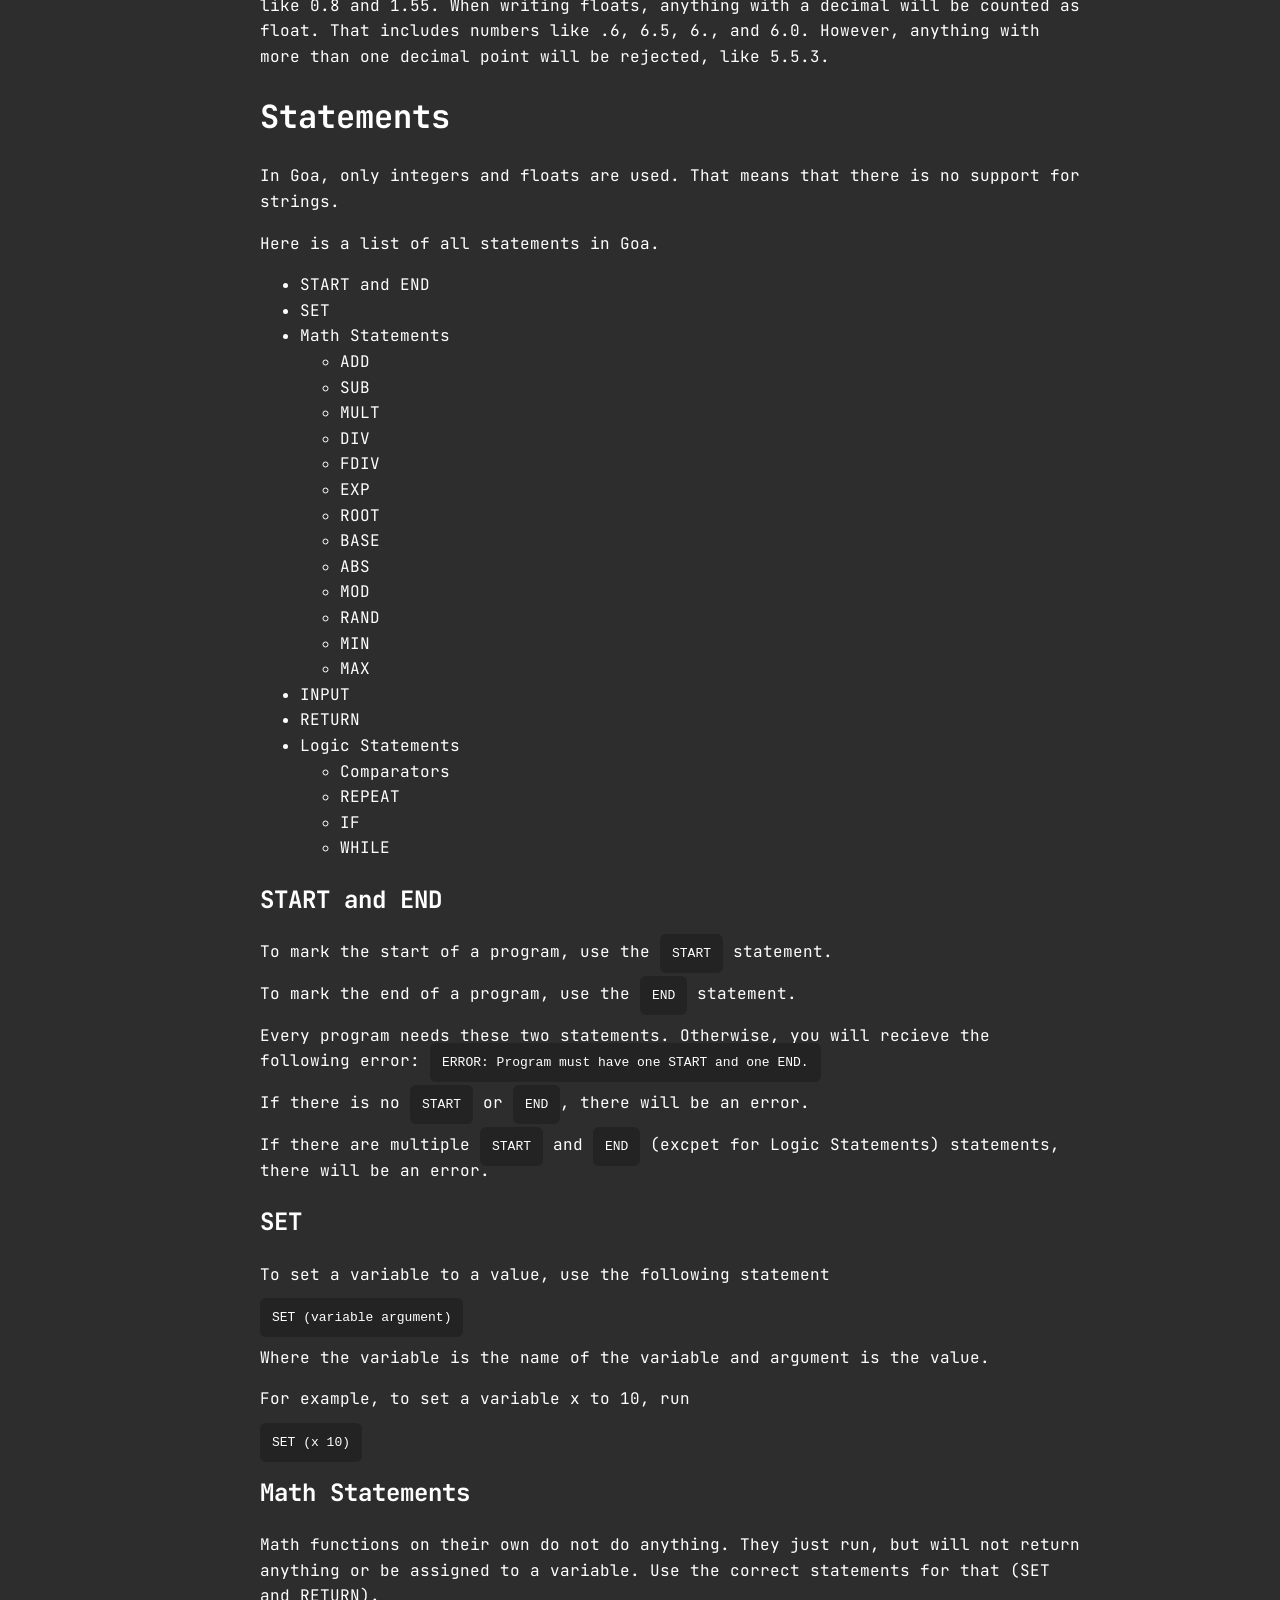
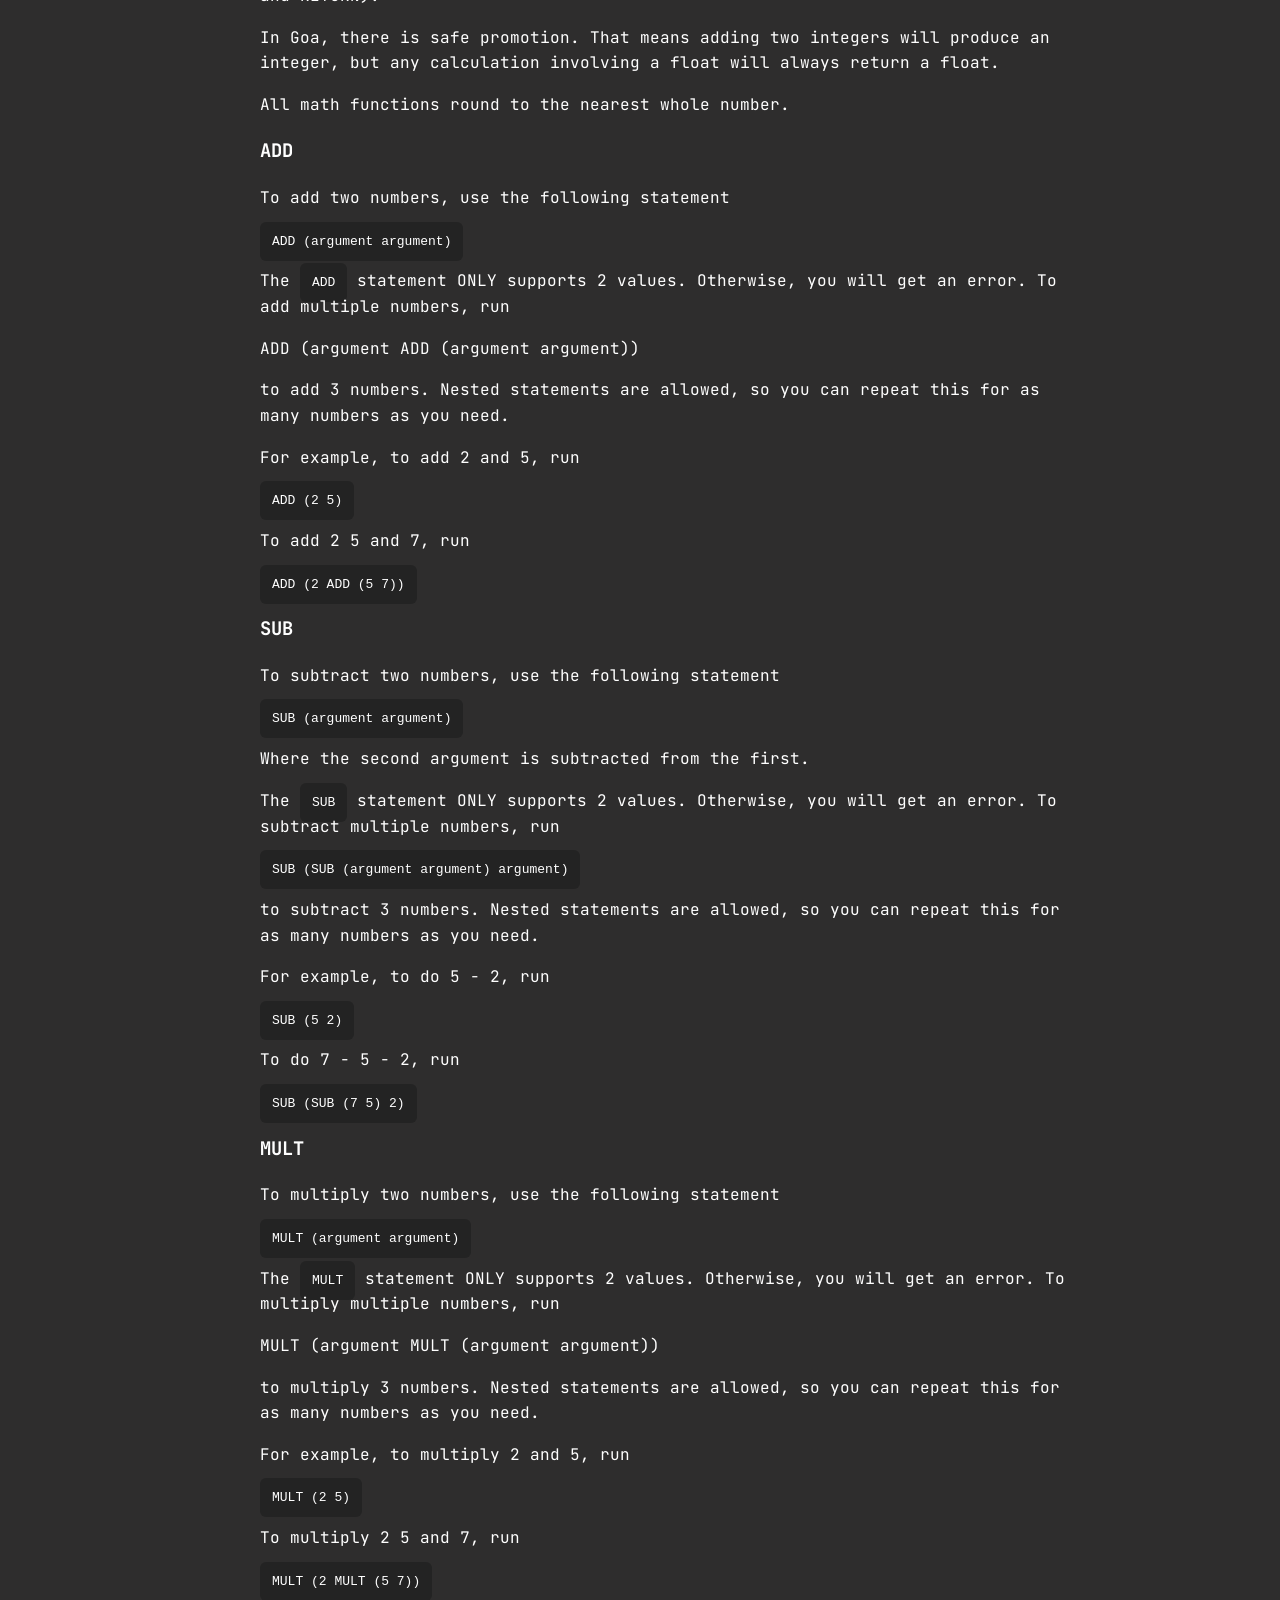
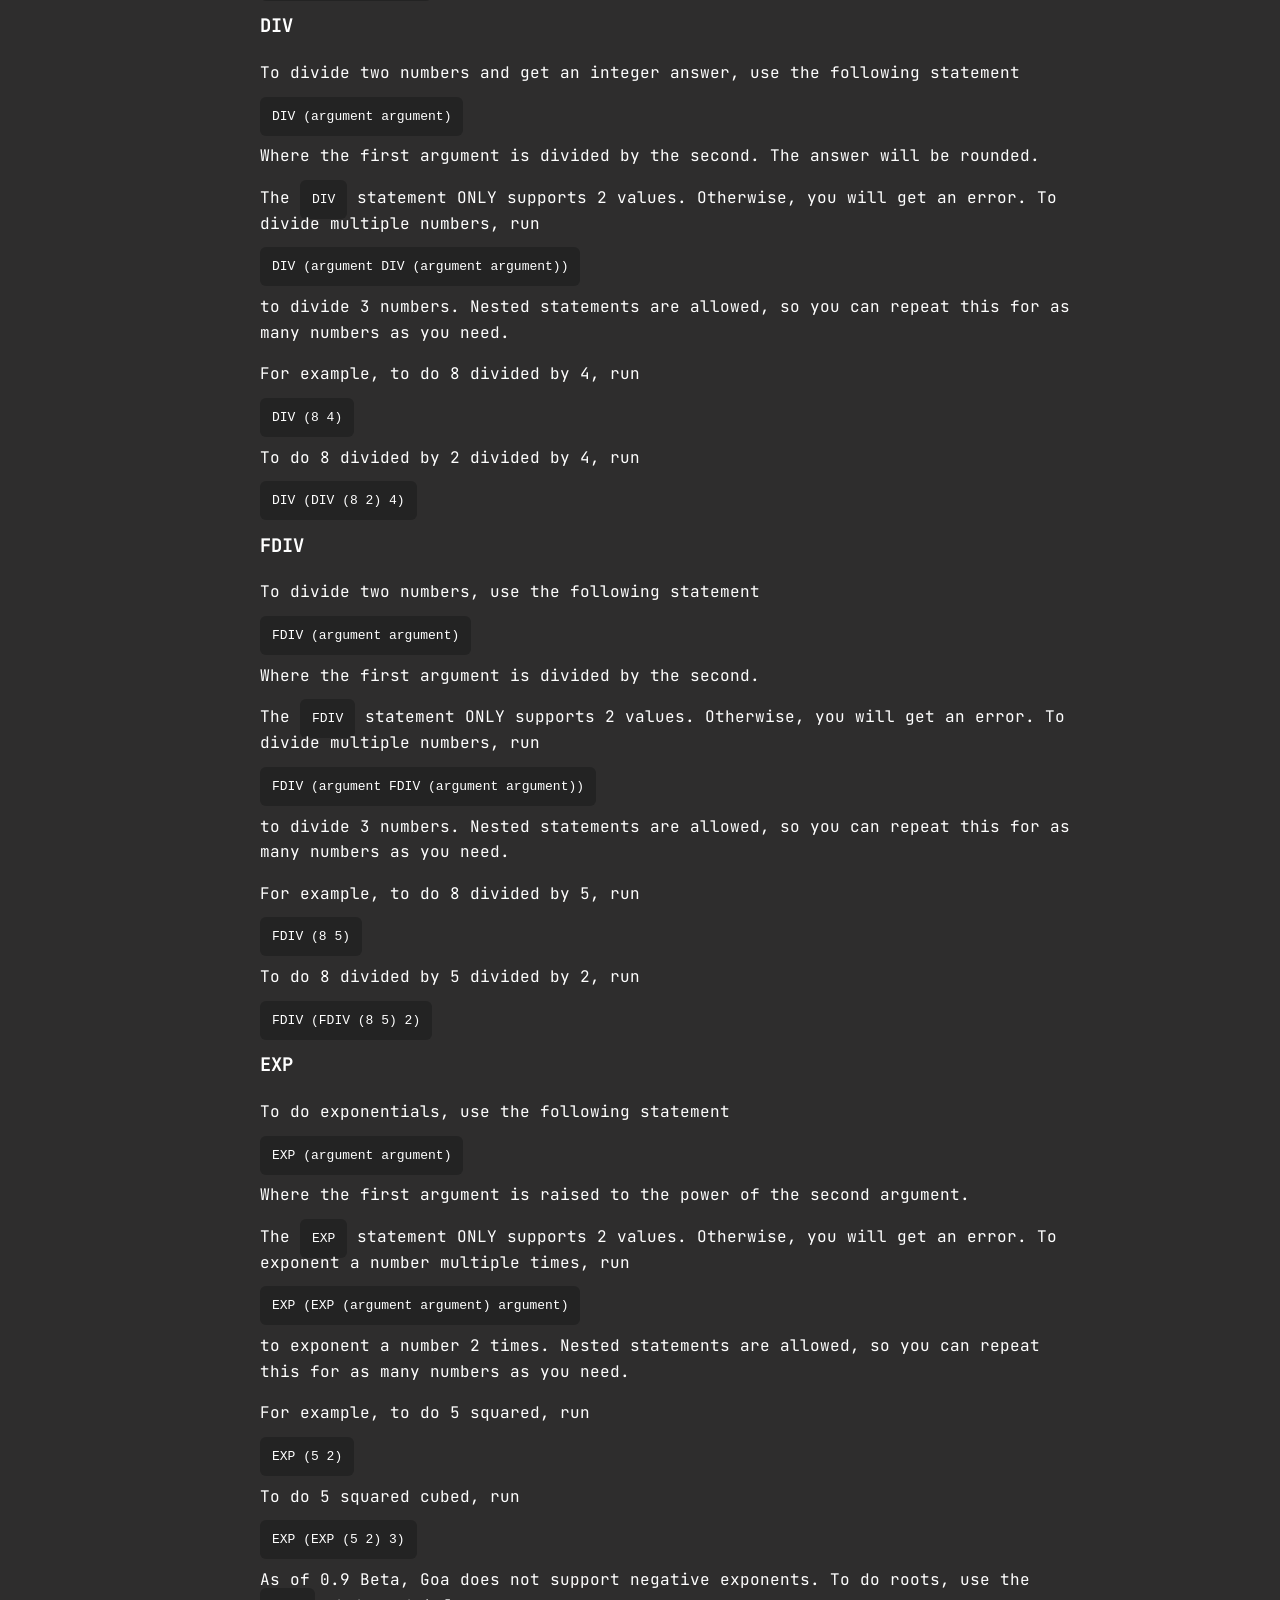
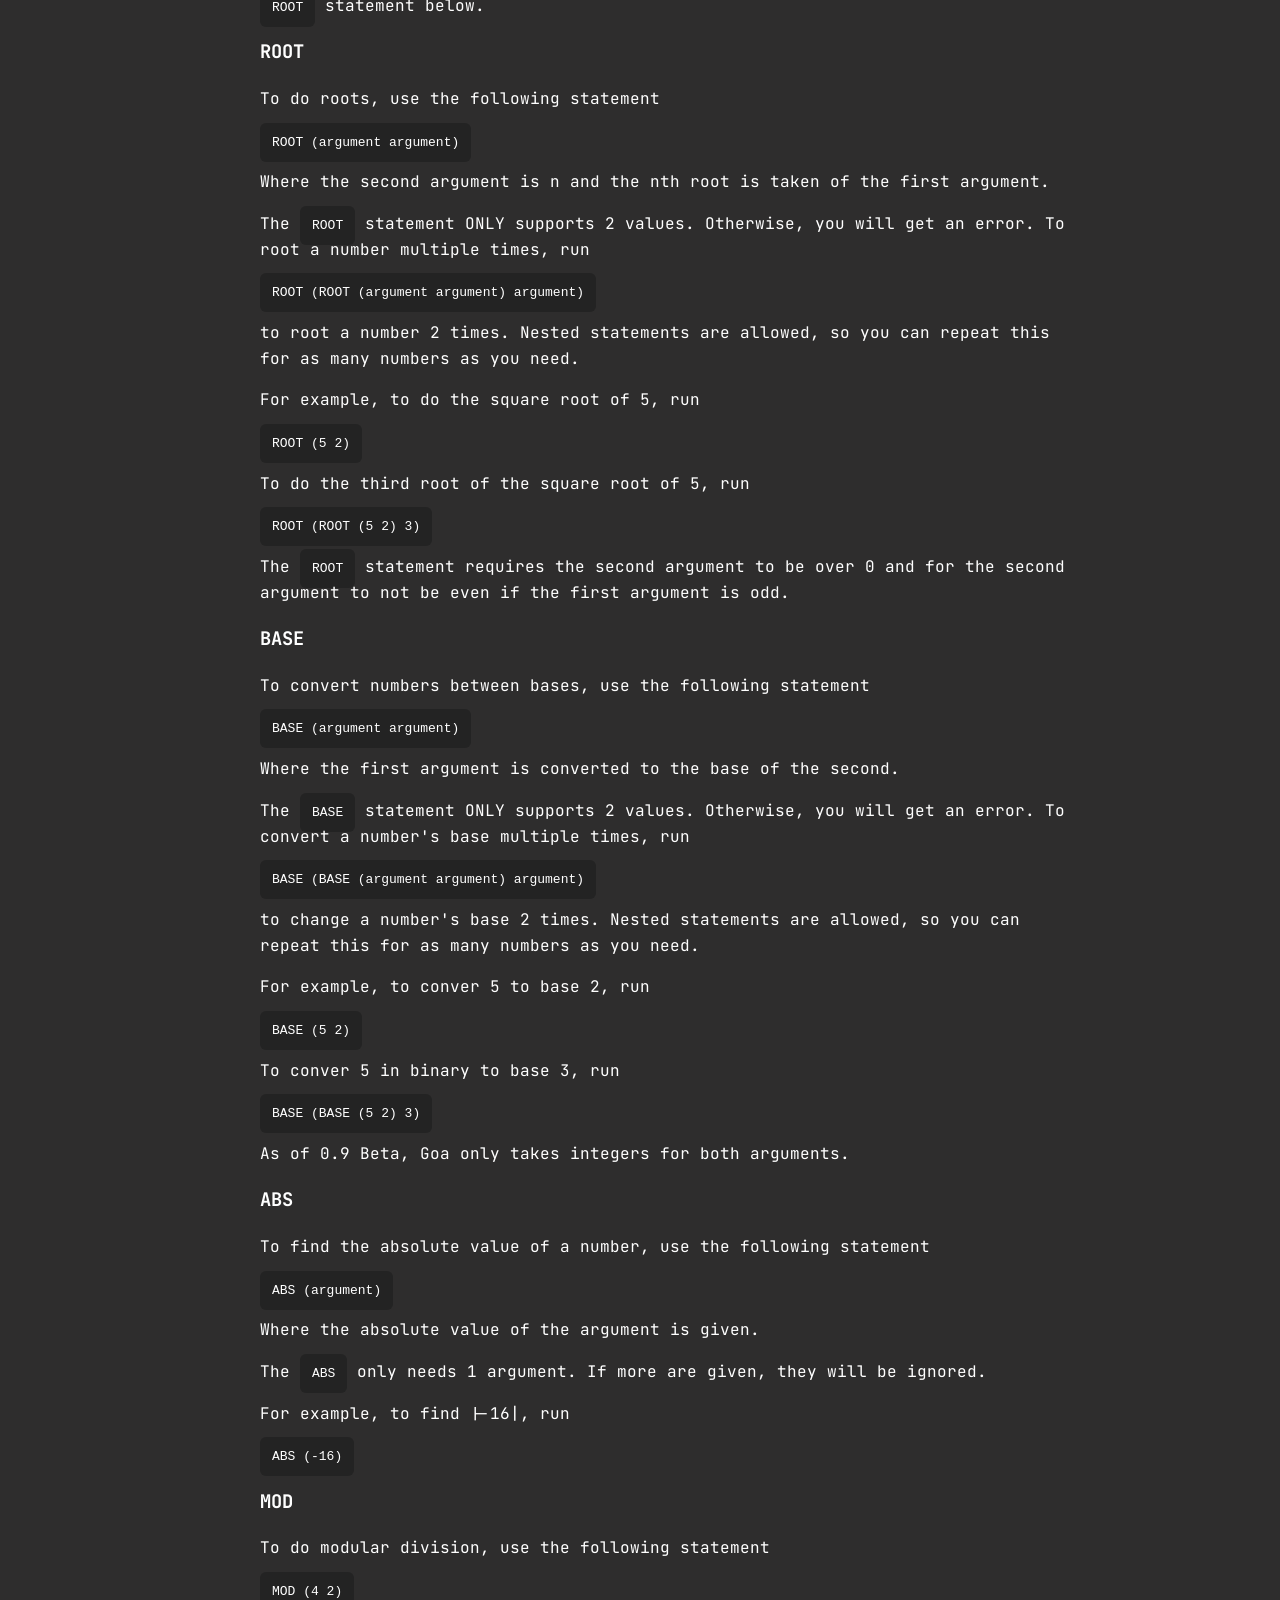
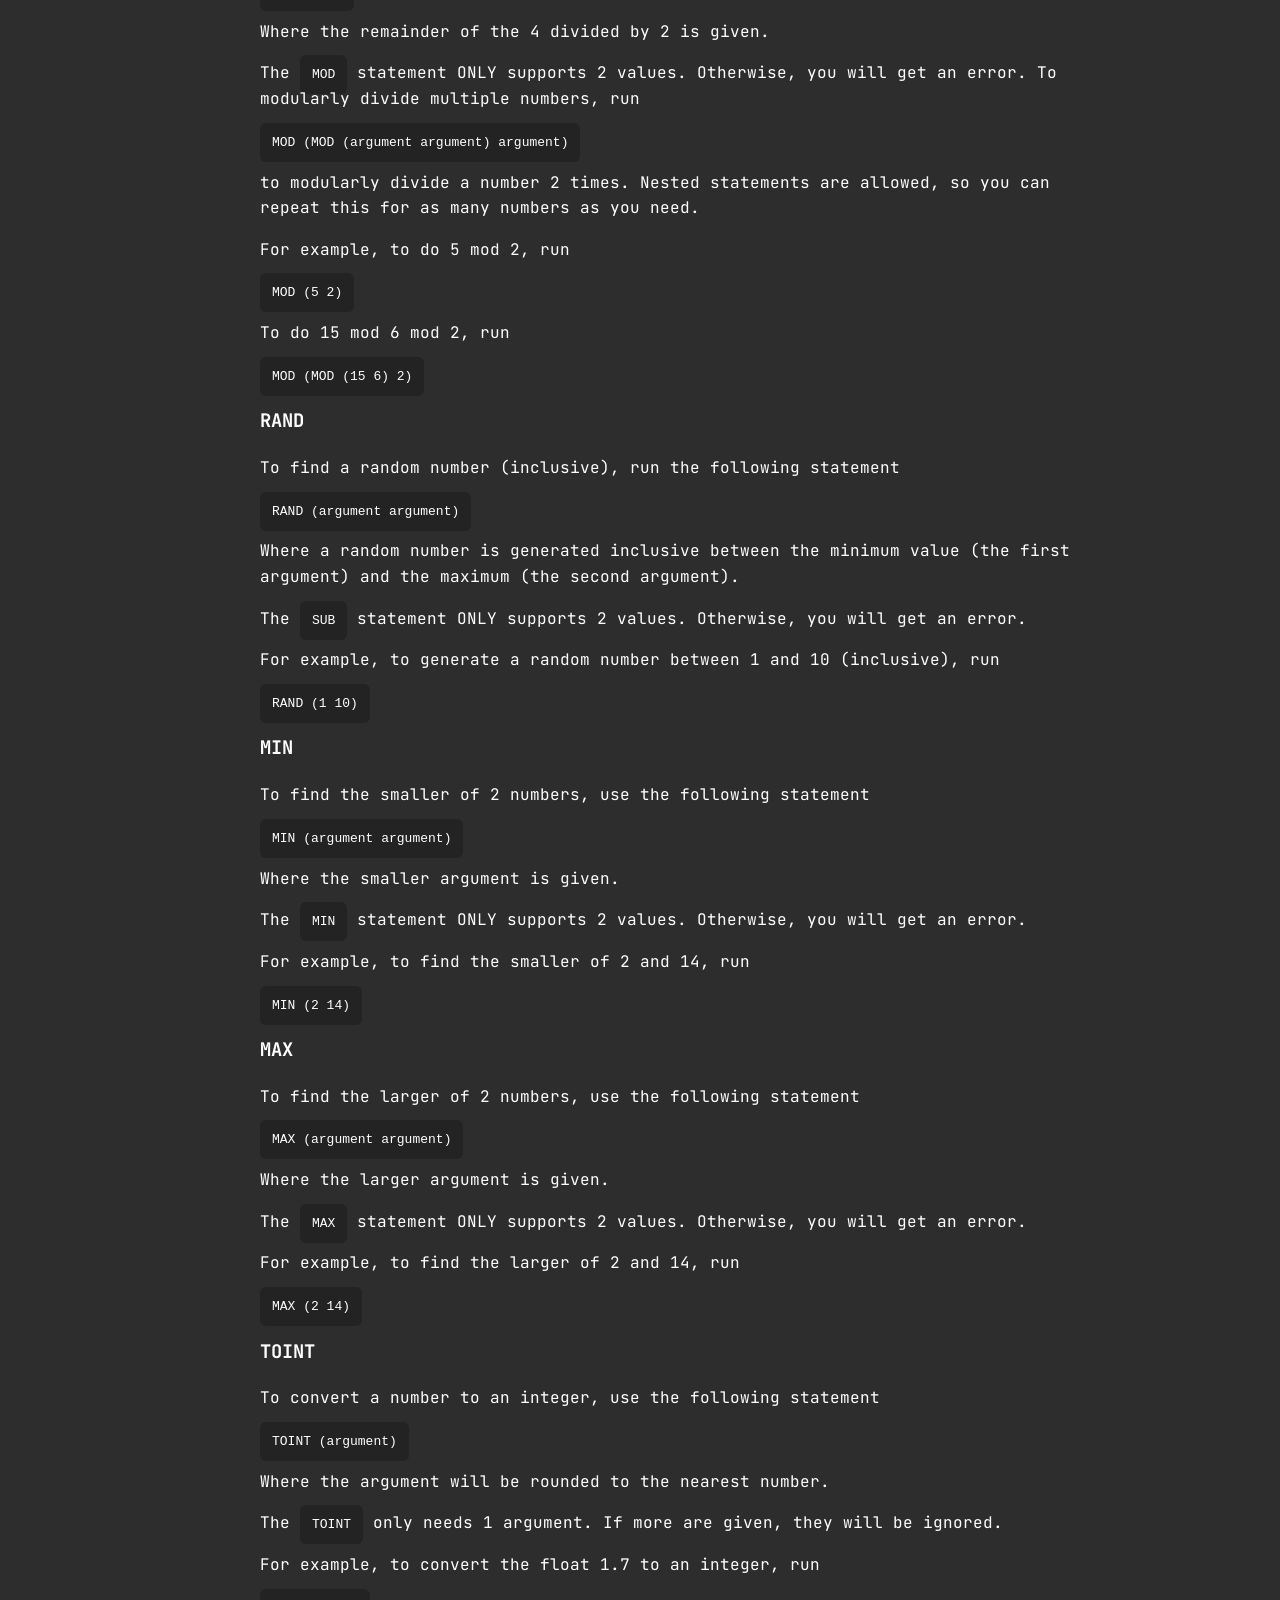
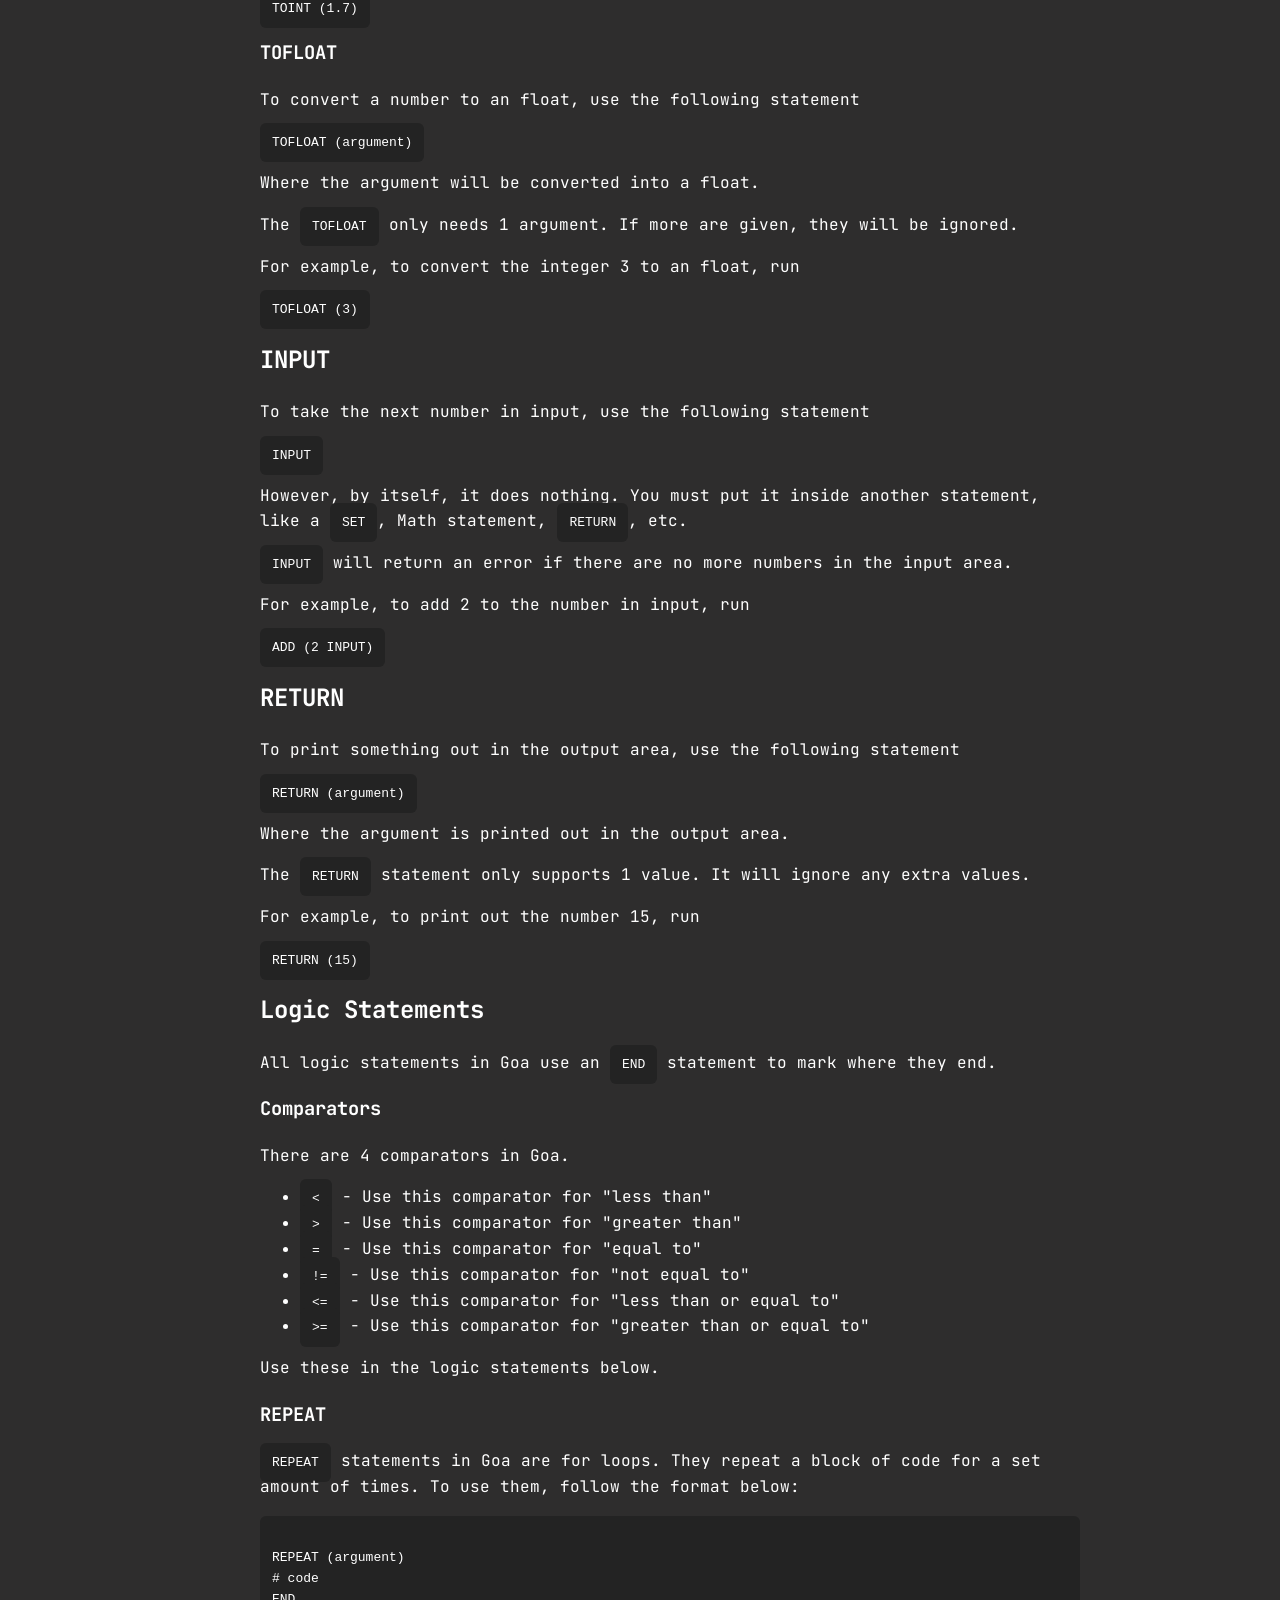
==== commit 1ba0bc23: "Goa 0.9 Beta additions: <= >= Floats Fdiv Div Toint Tofloat root Remove exp negative powers Base onl" ====
--- a/documentation.html
+++ b/documentation.html
@@ -34,8 +34,8 @@
 
     <div class="content">
         <h1 id="intro" class="title">Introduction</h1>
-        <p>Welcome to <strong>Goa 0.8 Beta</strong>!</p>
-        <p>Goa is a small expression-based programming language, designed to be lightweight and easy for people to understand and learn. It uses a clean, parentheses-driven syntax inspired by languages like Lisp. It deals exclusively with numbers, allowing for people to experiment with logic and automate tasks that deal with integers. </p>
+        <p>Welcome to <strong>Goa 0.9 Beta</strong>!</p>
+        <p>Goa is a small expression-based programming language, designed to be lightweight and easy for people to understand and learn. It uses a clean, parentheses-driven syntax inspired by languages like Lisp. It deals exclusively with numbers, allowing for people to experiment with logic and automate tasks that deal with integers and floats. </p>
         <p>Goa is designed to be</p>
         <ul>
             <li>easily understandable</li>
@@ -51,7 +51,11 @@
             <li>Goa is safe and deterministic, as rules are strict to allow for no unpredictability.</li>
             <li>The IDE is complete with browser saving and file downloading and uploading.</li>
         </ul>
-        <p>Goa 0.8 Beta means that Goa is getting close to a full release! In 0.8, the developer fixes some bugs involving parsing the code. Before the 1.0 full release, he plans to add more comparators and statements. </p>
+        <p>Goa 0.9 Beta means that Goa is getting close to a full release!</p>
+        <p>Up to the 0.8 Beta, the developer added all the basic statements that gave Goa its structure.</p>
+        <p>In 0.8 Beta, the developer fixes some bugs involving parsing the code.</p>
+        <p>In 0.9 Beta, the developer added support for floats, added the <code><=</code> and <code>>=</code> comparators, the <code>FDIV</code>, <code>TOINT</code>, <code>TOFLOAT</code>, and <code>ROOT</code> statements, and made changes to the <code>EXP</code>, <code>BASE</code>, and <code>DIV</code> statements.</p>
+        <p>Before the 1.0 full release, he plans to add more comparators and statements. </p>
         
         <h1 id="start" class="title">Getting Started with the IDE</h1>
         <p>So, you want to use Goa. What's first?</p>
@@ -90,7 +94,7 @@
 
         <h2 id="inputdocs" class="title">The Input</h2>
         <p>Located in the top of the right half of the screen, this is where you place your input!</p>
-        <p>Goa only deals with integers, so all inputs should be numbers. Numbers should be separated by spaces, but other than that, it doesn't matter. Goa will take</p>
+        <p>Goa only deals with integers and floats, so all inputs should be numbers. Numbers should be separated by spaces, but other than that, it doesn't matter.</p>
         <pre>
 <code>
 1 4
@@ -127,6 +131,7 @@
             <li><a href="#programstructure">Program Structure</a></li>
             <li><a href="#statesyn">Statement Syntax</a></li>
             <li><a href="#comsyn">Comment Syntax</a></li>
+            <li><a href="#floatsyn">Float Syntax</a></li>
         </ul>
 
         <h2 id="programstructure" class="title">Program Structure</h2>
@@ -172,8 +177,11 @@
         <code>RETURN (ADD (INPUT 2)) # this allows you to print out the sum of the input and 2.</code> 
         <p>All on the same line.</p>
 
+        <h2 id="floatsyn" class="title">Float Syntax</h2>
+        <p>As of Goa 0.9 Beta, Goa can now handle flaots. That means Goa can handle numbers like 0.8 and 1.55. When writing floats, anything with a decimal will be counted as float. That includes numbers like .6, 6.5, 6., and 6.0. However, anything with more than one decimal point will be rejected, like 5.5.3. </p>
+
         <h1 id="statements" class="title">Statements</h1>
-        <p>In Goa, only integers are used. That means that there is no support for strings or floats.</p>
+        <p>In Goa, only integers and floats are used. That means that there is no support for strings.</p>
         <p>Here is a list of all statements in Goa.</p>
         <ul>
             <li><a href="#startendcode">START and END</a></li>
@@ -184,8 +192,10 @@
                 <li><a href="#subcode">SUB</a></li>
                 <li><a href="#multcode">MULT</a></li>
                 <li><a href="#divcode">DIV</a></li>
+                <li><a href="#fdivcode">FDIV</a></li>
                 <li><a href="#expcode">EXP</a></li>
-                <li><a href="#basecod">BASE</a></li>
+                <li><a href="#rootcode">ROOT</a></li>
+                <li><a href="#basecode">BASE</a></li>
                 <li><a href="#abscode">ABS</a></li>
                 <li><a href="#modcode">MOD</a></li>
                 <li><a href="#randcode">RAND</a></li>
@@ -219,6 +229,7 @@
 
         <h2 id="mathcode" class="title">Math Statements</h2>
         <p>Math functions on their own do not do anything. They just run, but will not return anything or be assigned to a variable. Use the correct statements for that (<a href="#setcode">SET</a> and <a href="#returncode">RETURN</a>).</p>
+        <p>In Goa, there is safe promotion. That means adding two integers will produce an integer, but any calculation involving a float will always return a float. </p>
         <p>All math functions round to the nearest whole number.</p>
 
         <h3 id="addcode" class="title">ADD</h3>
@@ -256,21 +267,33 @@
         <code>MULT (2 MULT (5 7))</code>
 
         <h3 id="divcode" class="title">DIV</h3>
-        <p>To divide two numbers, use the following statement</p>
+        <p>To divide two numbers and get an integer answer, use the following statement</p>
         <code>DIV (argument argument)</code>
-        <p>Where the first argument is divided by the second.</p>
+        <p>Where the first argument is divided by the second. The answer will be rounded.</p>
         <p>The <code>DIV</code> statement ONLY supports 2 values. Otherwise, you will get an error. To divide multiple numbers, run</p>
         <code>DIV (argument DIV (argument argument))</code>
-        <p>to subtract 3 numbers. Nested statements are allowed, so you can repeat this for as many numbers as you need. </p>
+        <p>to divide 3 numbers. Nested statements are allowed, so you can repeat this for as many numbers as you need. </p>
         <p>For example, to do 8 divided by 4, run</p>
         <code>DIV (8 4)</code>
         <p>To do 8 divided by 2 divided by 4, run</p>
         <code>DIV (DIV (8 2) 4)</code>
 
+        <h3 id="fdivcode" class="title">FDIV</h3>
+        <p>To divide two numbers, use the following statement</p>
+        <code>FDIV (argument argument)</code>
+        <p>Where the first argument is divided by the second.</p>
+        <p>The <code>FDIV</code> statement ONLY supports 2 values. Otherwise, you will get an error. To divide multiple numbers, run</p>
+        <code>FDIV (argument FDIV (argument argument))</code>
+        <p>to divide 3 numbers. Nested statements are allowed, so you can repeat this for as many numbers as you need. </p>
+        <p>For example, to do 8 divided by 5, run</p>
+        <code>FDIV (8 5)</code>
+        <p>To do 8 divided by 5 divided by 2, run</p>
+        <code>FDIV (FDIV (8 5) 2)</code>
+
         <h3 id="expcode" class="title">EXP</h3>
         <p>To do exponentials, use the following statement</p>
         <code>EXP (argument argument)</code>
-        <p>Where the first argument is raised to the power of the second argument..</p>
+        <p>Where the first argument is raised to the power of the second argument.</p>
         <p>The <code>EXP</code> statement ONLY supports 2 values. Otherwise, you will get an error. To exponent a number multiple times, run</p>
         <code>EXP (EXP (argument argument) argument)</code>
         <p>to exponent a number 2 times. Nested statements are allowed, so you can repeat this for as many numbers as you need. </p>
@@ -278,6 +301,20 @@
         <code>EXP (5 2)</code>
         <p>To do 5 squared cubed, run</p>
         <code>EXP (EXP (5 2) 3)</code>
+        <p>As of 0.9 Beta, Goa does not support negative exponents. To do roots, use the <code>ROOT</code> statement below.</p>
+
+        <h3 id="rootcode" class="title">ROOT</h3>
+        <p>To do roots, use the following statement</p>
+        <code>ROOT (argument argument)</code>
+        <p>Where the second argument is n and the nth root is taken of the first argument.</p>
+        <p>The <code>ROOT</code> statement ONLY supports 2 values. Otherwise, you will get an error. To root a number multiple times, run</p>
+        <code>ROOT (ROOT (argument argument) argument)</code>
+        <p>to root a number 2 times. Nested statements are allowed, so you can repeat this for as many numbers as you need. </p>
+        <p>For example, to do the square root of 5, run</p>
+        <code>ROOT (5 2)</code>
+        <p>To do the third root of the square root of 5, run</p>
+        <code>ROOT (ROOT (5 2) 3)</code>
+        <p>The <code>ROOT</code> statement requires the second argument to be over 0 and for the second argument to not be even if the first argument is odd.</p>
 
         <h3 id="basecode" class="title">BASE</h3>
         <p>To convert numbers between bases, use the following statement</p>
@@ -290,6 +327,7 @@
         <code>BASE (5 2)</code>
         <p>To conver 5 in binary to base 3, run</p>
         <code>BASE (BASE (5 2) 3)</code>
+        <p>As of 0.9 Beta, Goa only takes integers for both arguments.</p>
 
         <h3 id="abscode" class="title">ABS</h3>
         <p>To find the absolute value of a number, use the following statement</p>
@@ -335,6 +373,22 @@
         <p>For example, to find the larger of 2 and 14, run</p>
         <code>MAX (2 14)</code>
 
+        <h3 id="tointcode" class="title">TOINT</h3>
+        <p>To convert a number to an integer, use the following statement</p>
+        <code>TOINT (argument)</code>
+        <p>Where the argument will be rounded to the nearest number.</p>
+        <p>The <code>TOINT</code> only needs 1 argument. If more are given, they will be ignored.</p>
+        <p>For example, to convert the float 1.7 to an integer, run</p>
+        <code>TOINT (1.7)</code>
+
+        <h3 id="tofloatcode" class="title">TOFLOAT</h3>
+        <p>To convert a number to an float, use the following statement</p>
+        <code>TOFLOAT (argument)</code>
+        <p>Where the argument will be converted into a float.</p>
+        <p>The <code>TOFLOAT</code> only needs 1 argument. If more are given, they will be ignored.</p>
+        <p>For example, to convert the integer 3 to an float, run</p>
+        <code>TOFLOAT (3)</code>
+
         <h2 id="inputcode" class="title">INPUT</h2>
         <p>To take the next number in input, use the following statement</p>
         <code>INPUT</code>
@@ -361,6 +415,8 @@
             <li><code>></code> - Use this comparator for "greater than"</li>
             <li><code>=</code> - Use this comparator for "equal to"</li>
             <li><code>!=</code> - Use this comparator for "not equal to"</li>
+            <li><code><=</code> - Use this comparator for "less than or equal to"</li>
+            <li><code>>=</code> - Use this comparator for "greater than or equal to"</li>
         </ul>
         <p>Use these in the logic statements below.</p>
 
@@ -431,7 +487,7 @@
         <p>Coming to this documentation soon!</p>
 
         <h1 id="examples" class="title">Examples</h1>
-        <p>The following are example scripts: </p>
+        <p>The following example scripts are now outdated as of 0.9 Beta and will be replaced soon. </p>
         <ul>
             <li><a href="#sumn">Sum of Numbers 1 to N</a></li>
             <li><a href="#parity">Number Parity Checker</a></li>
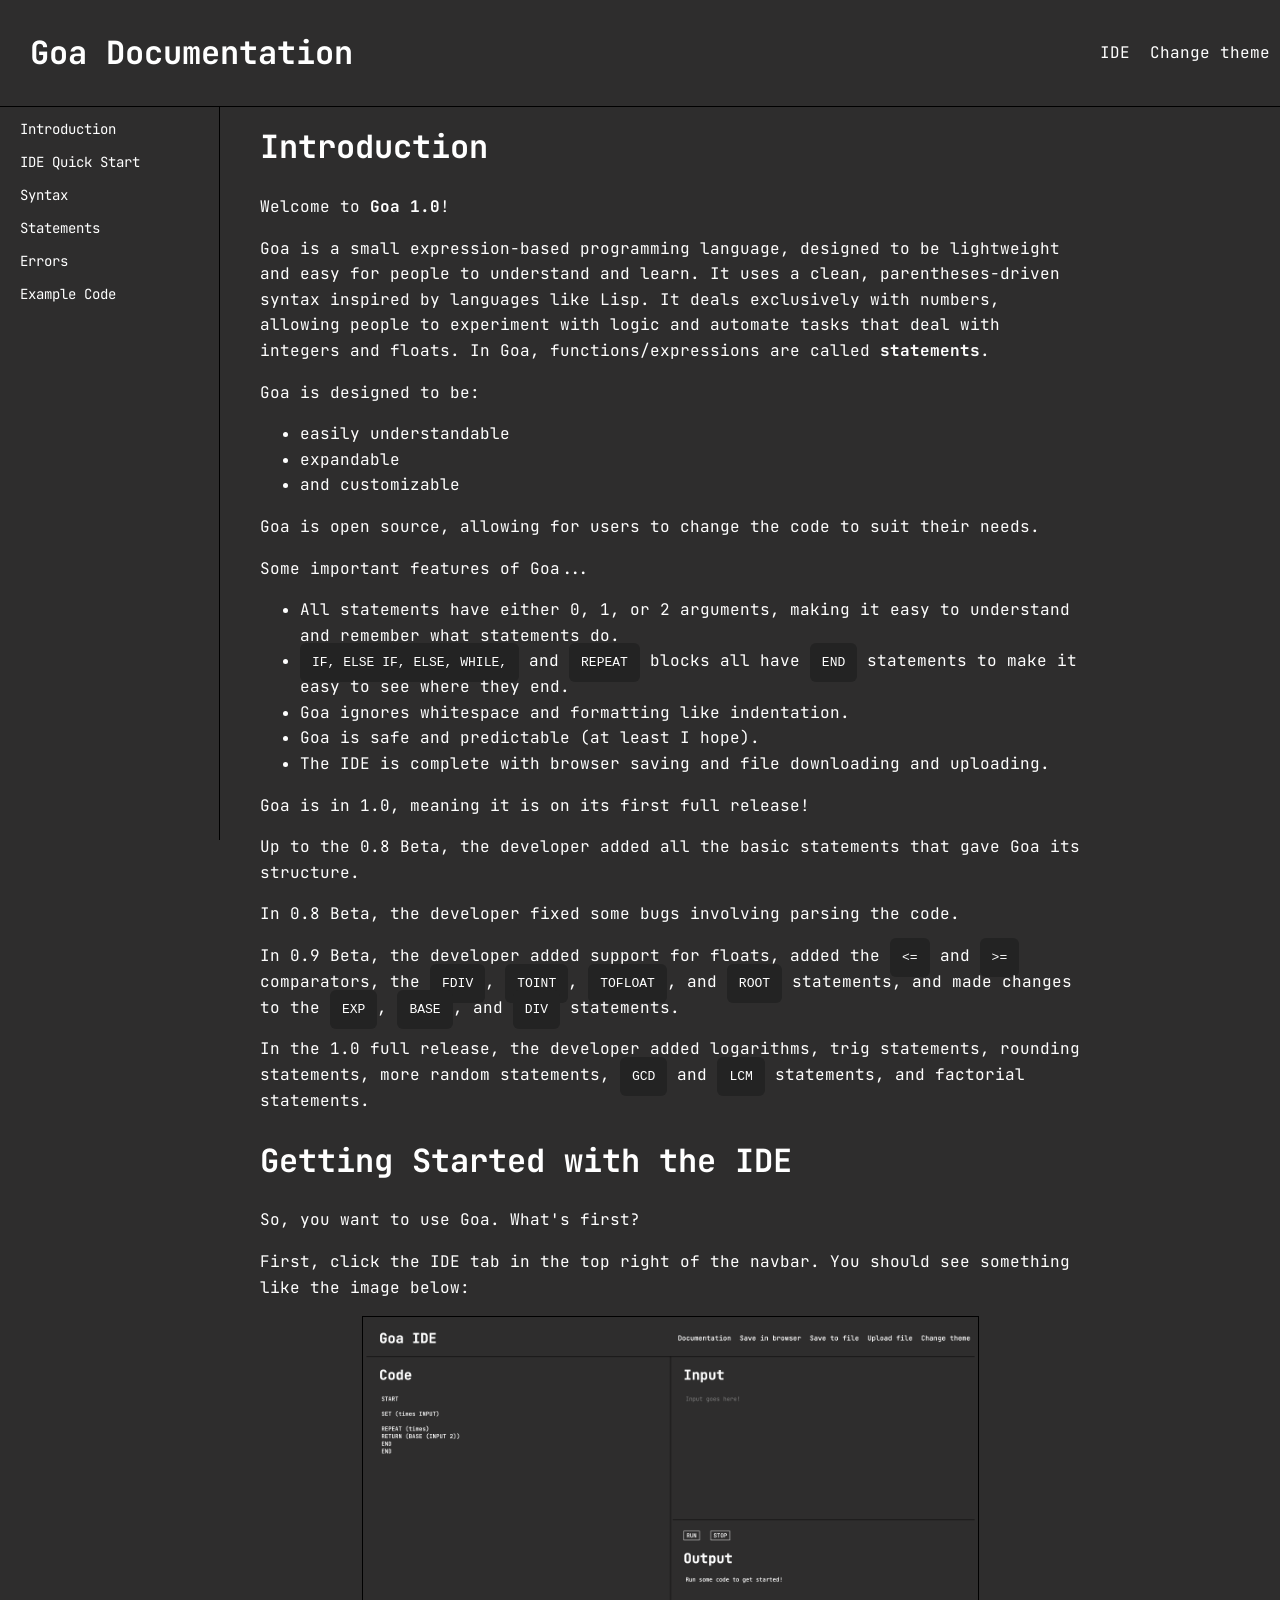
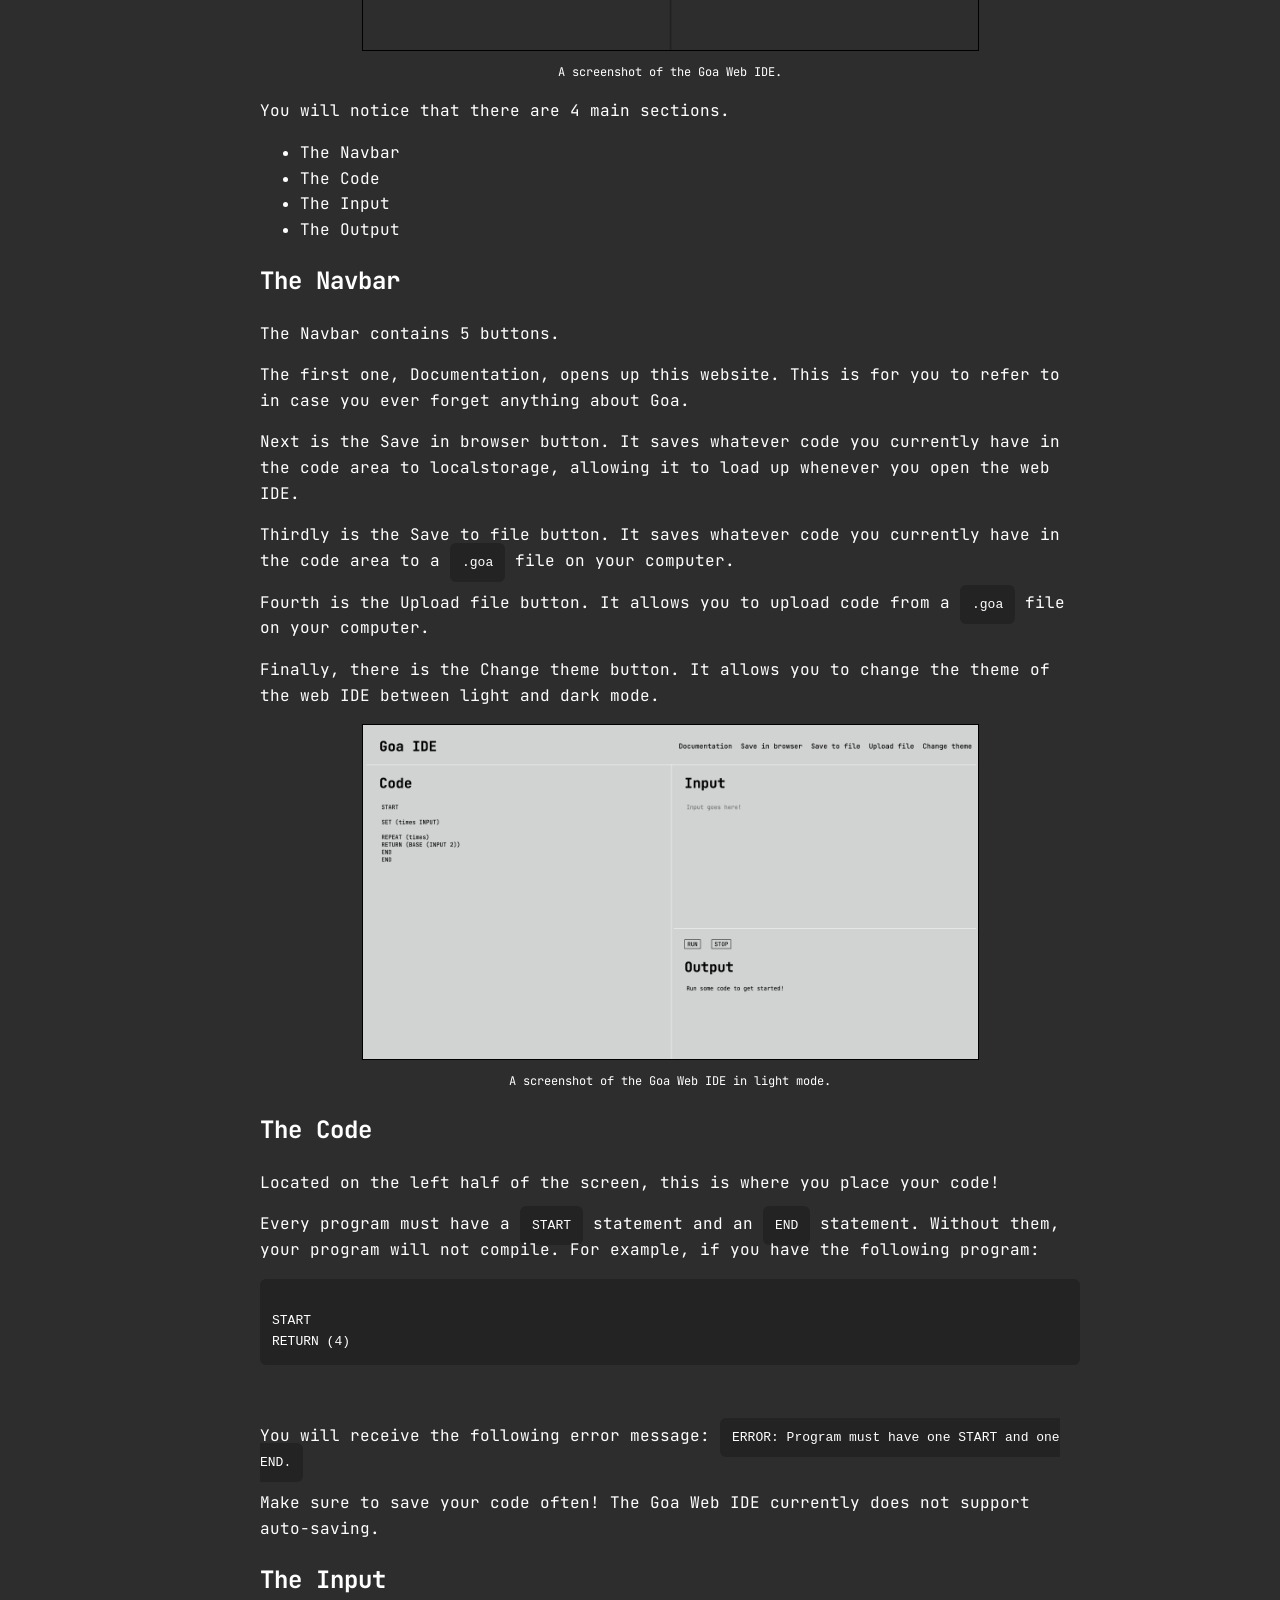
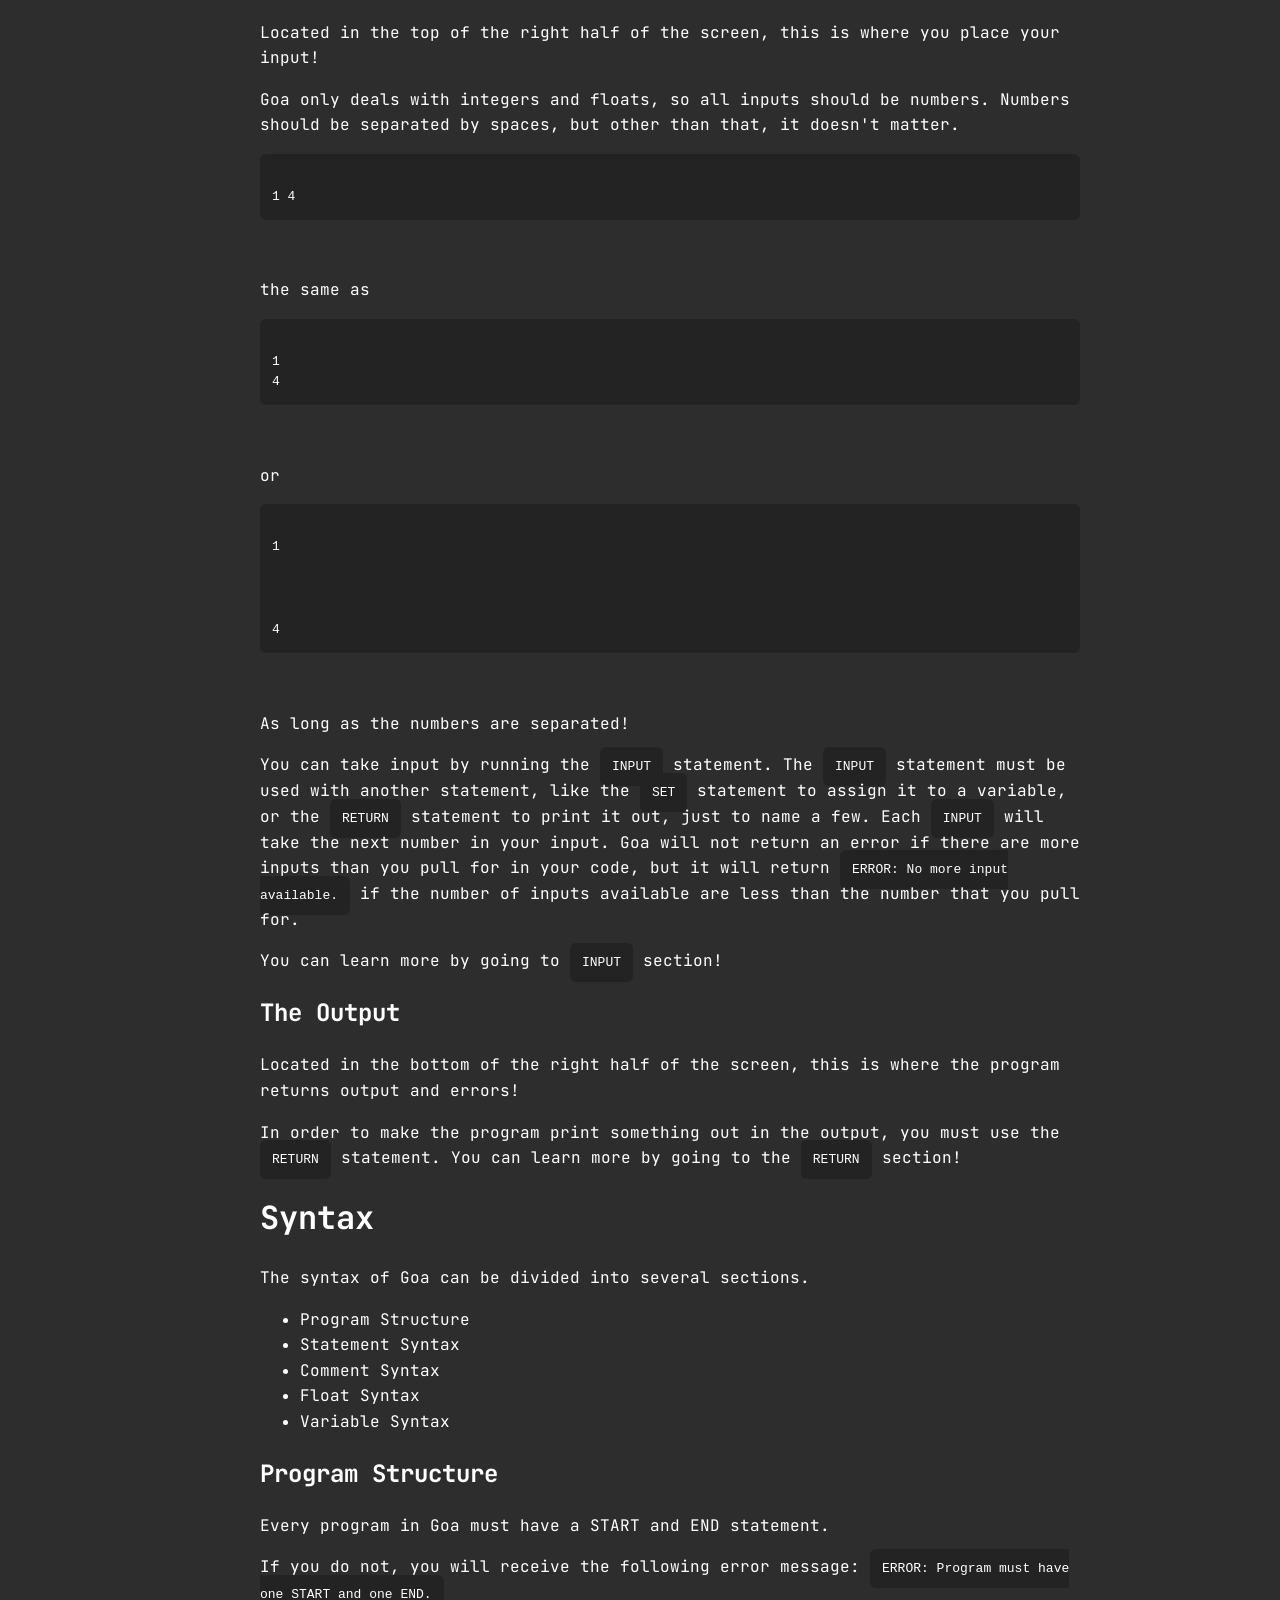
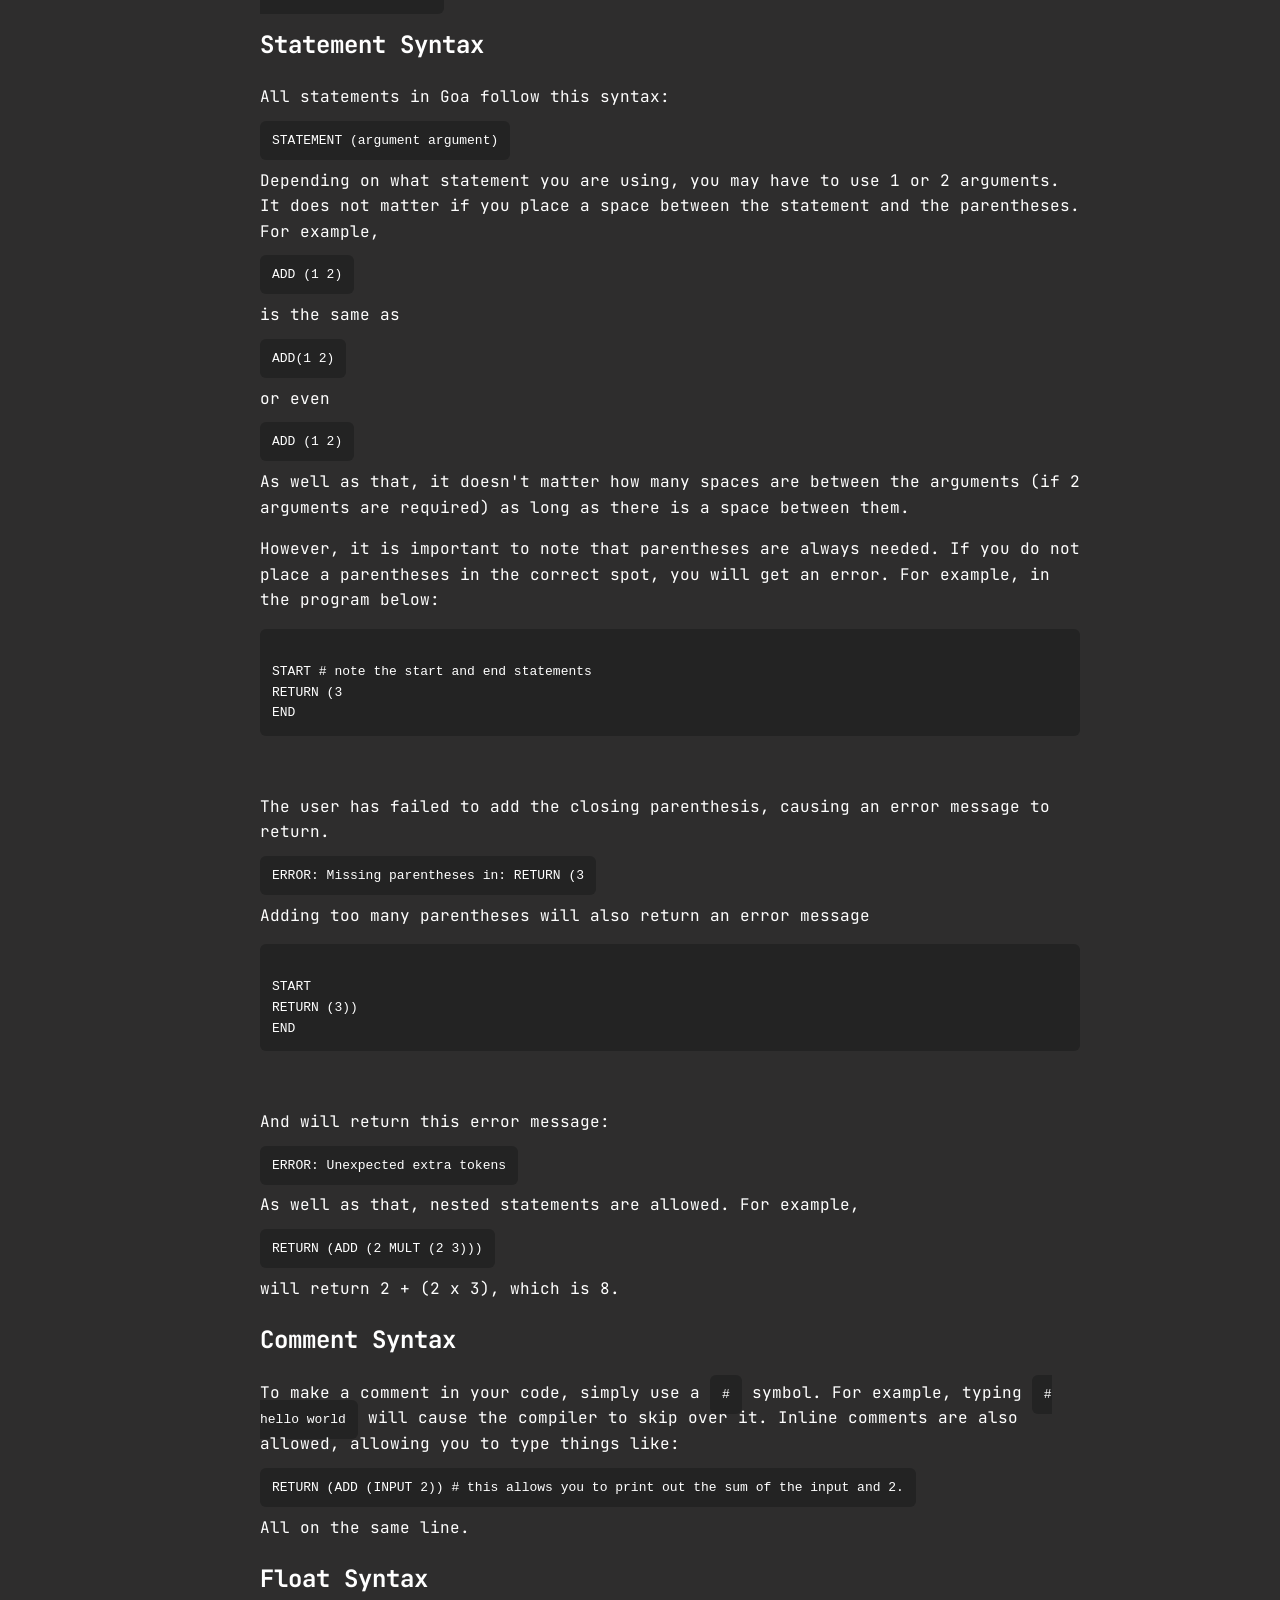
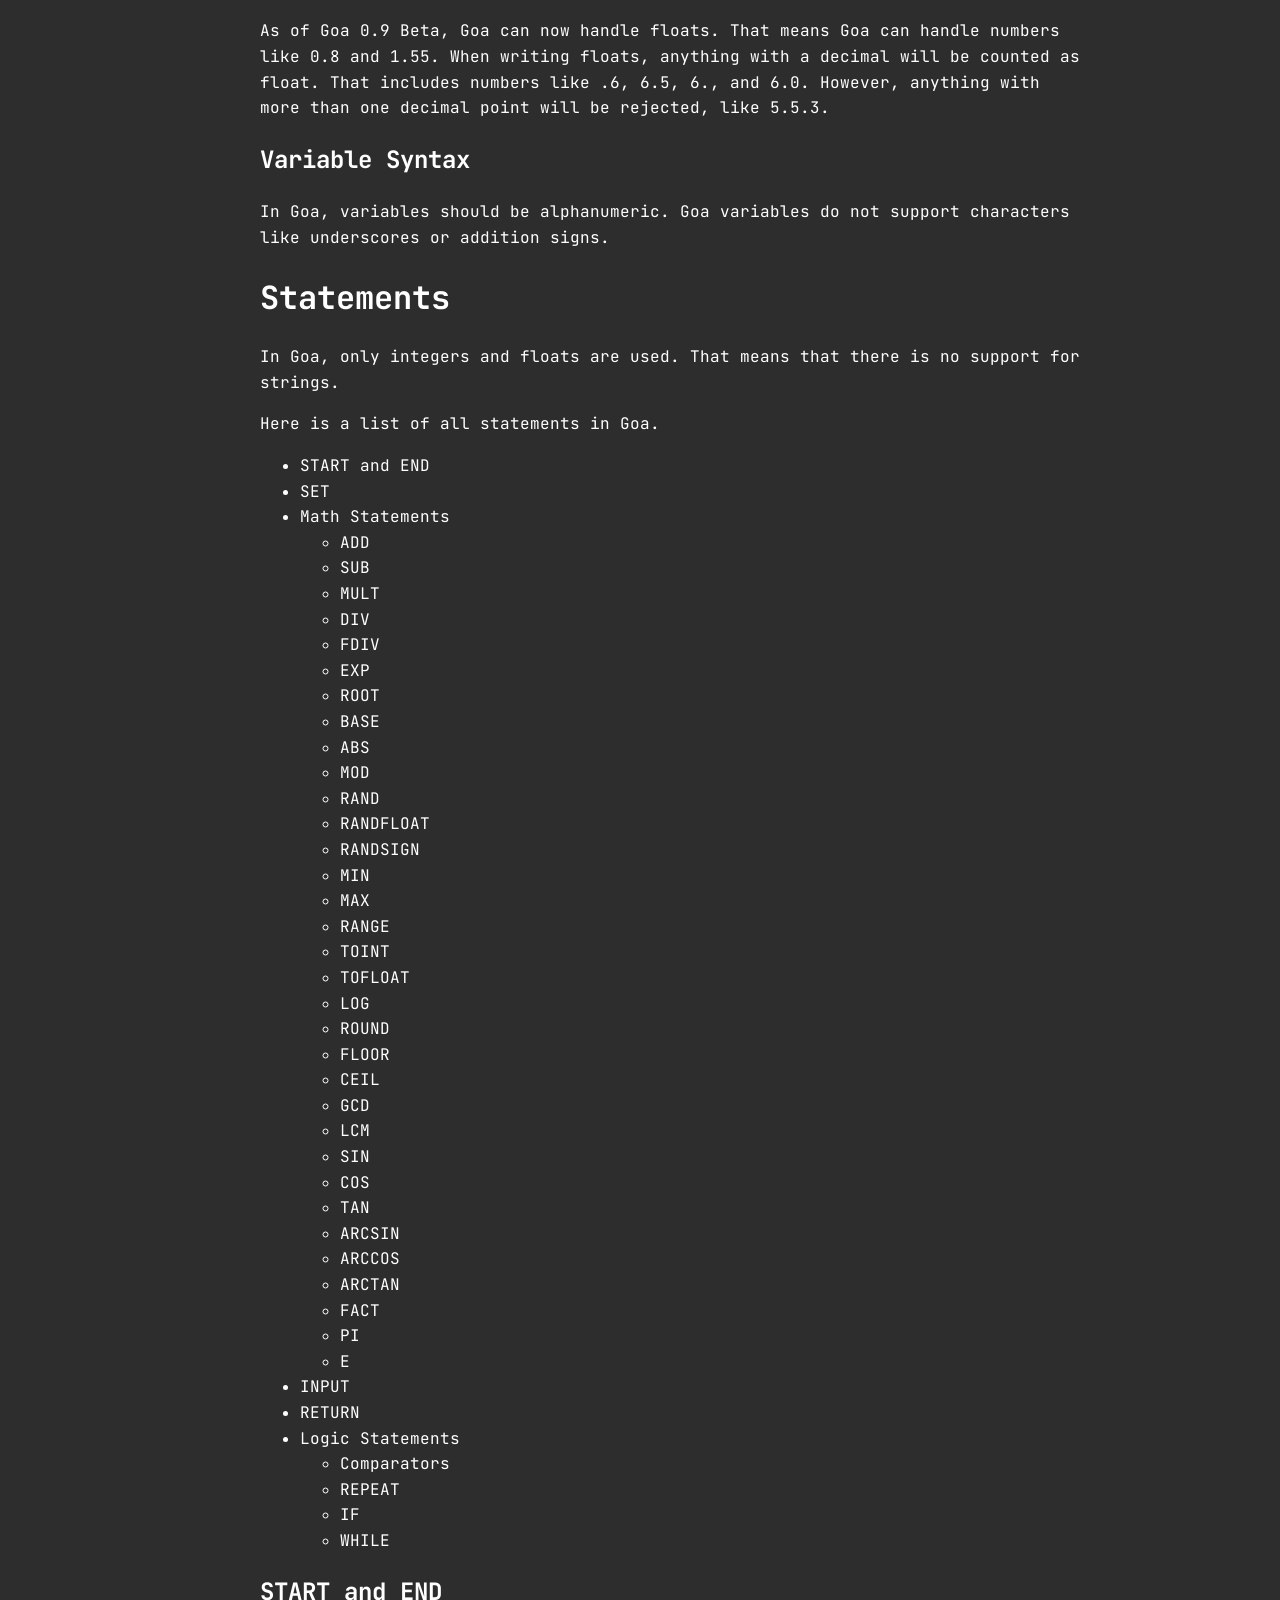
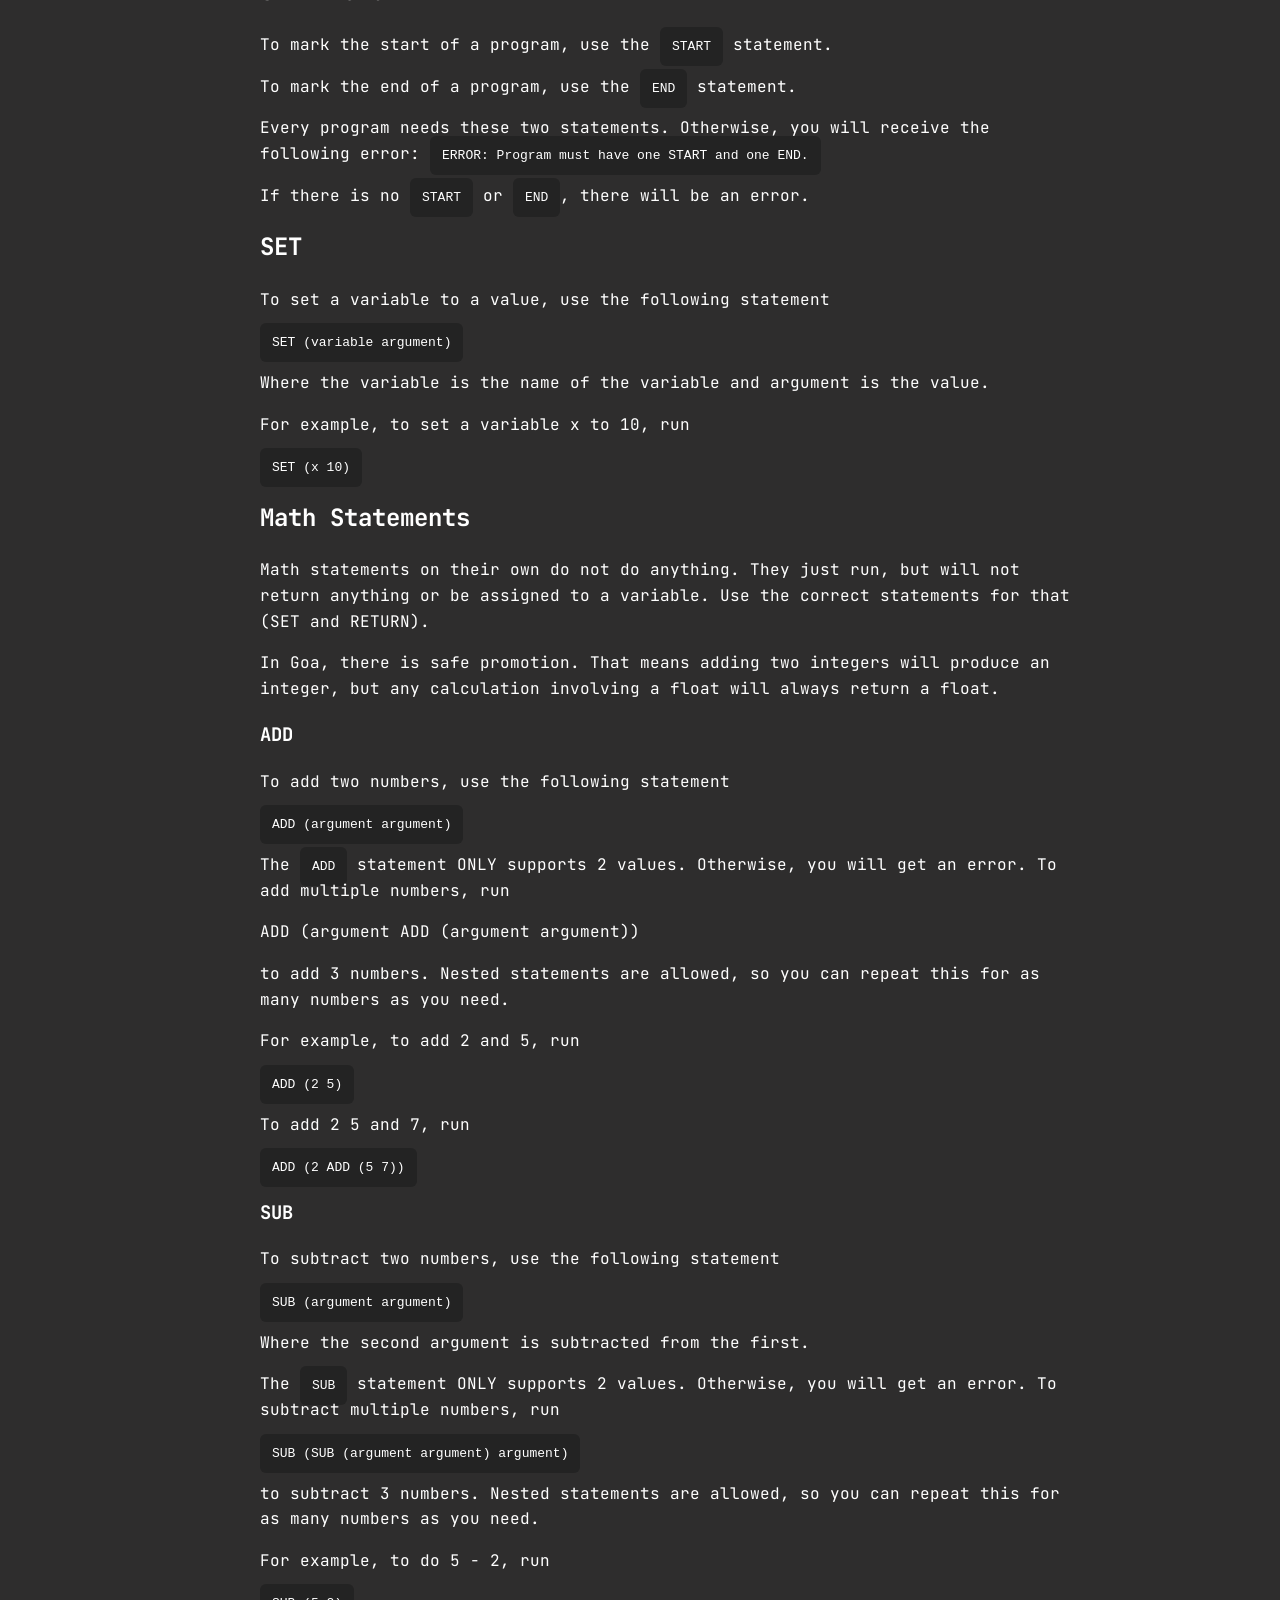
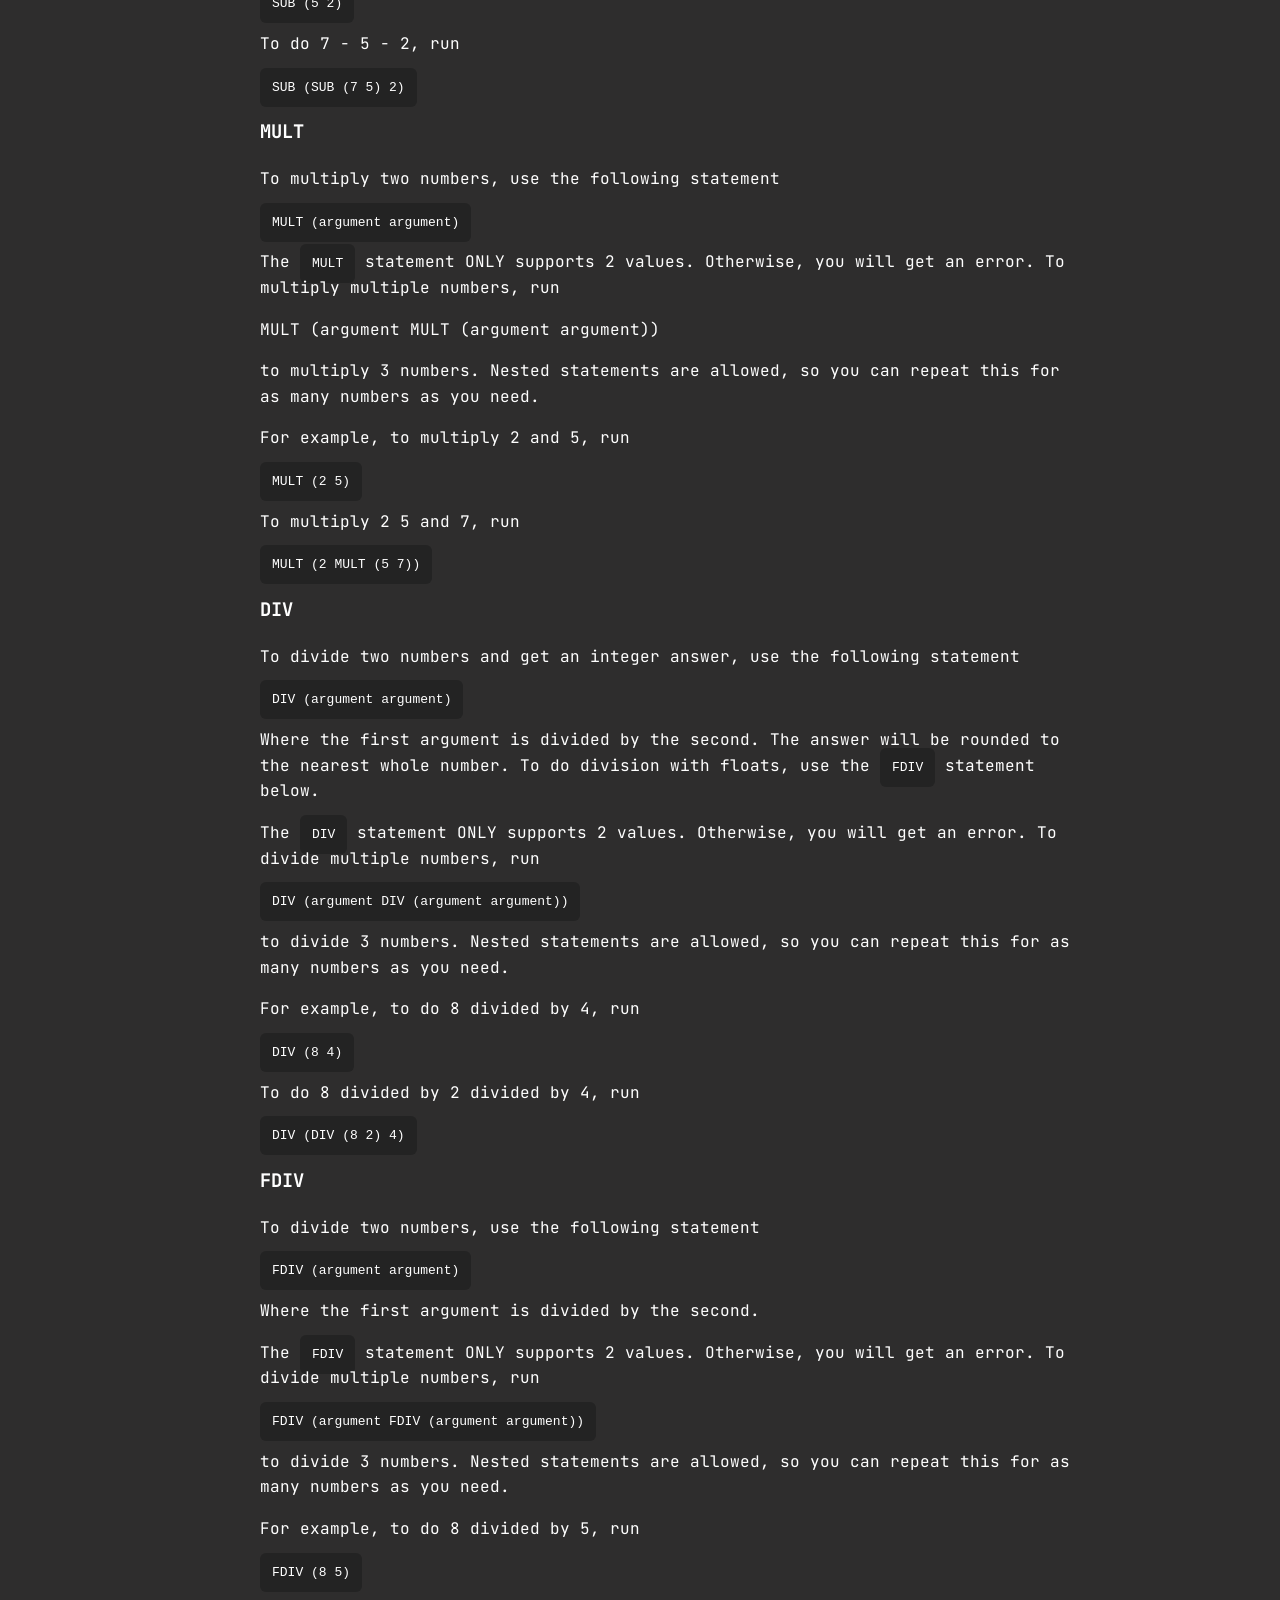
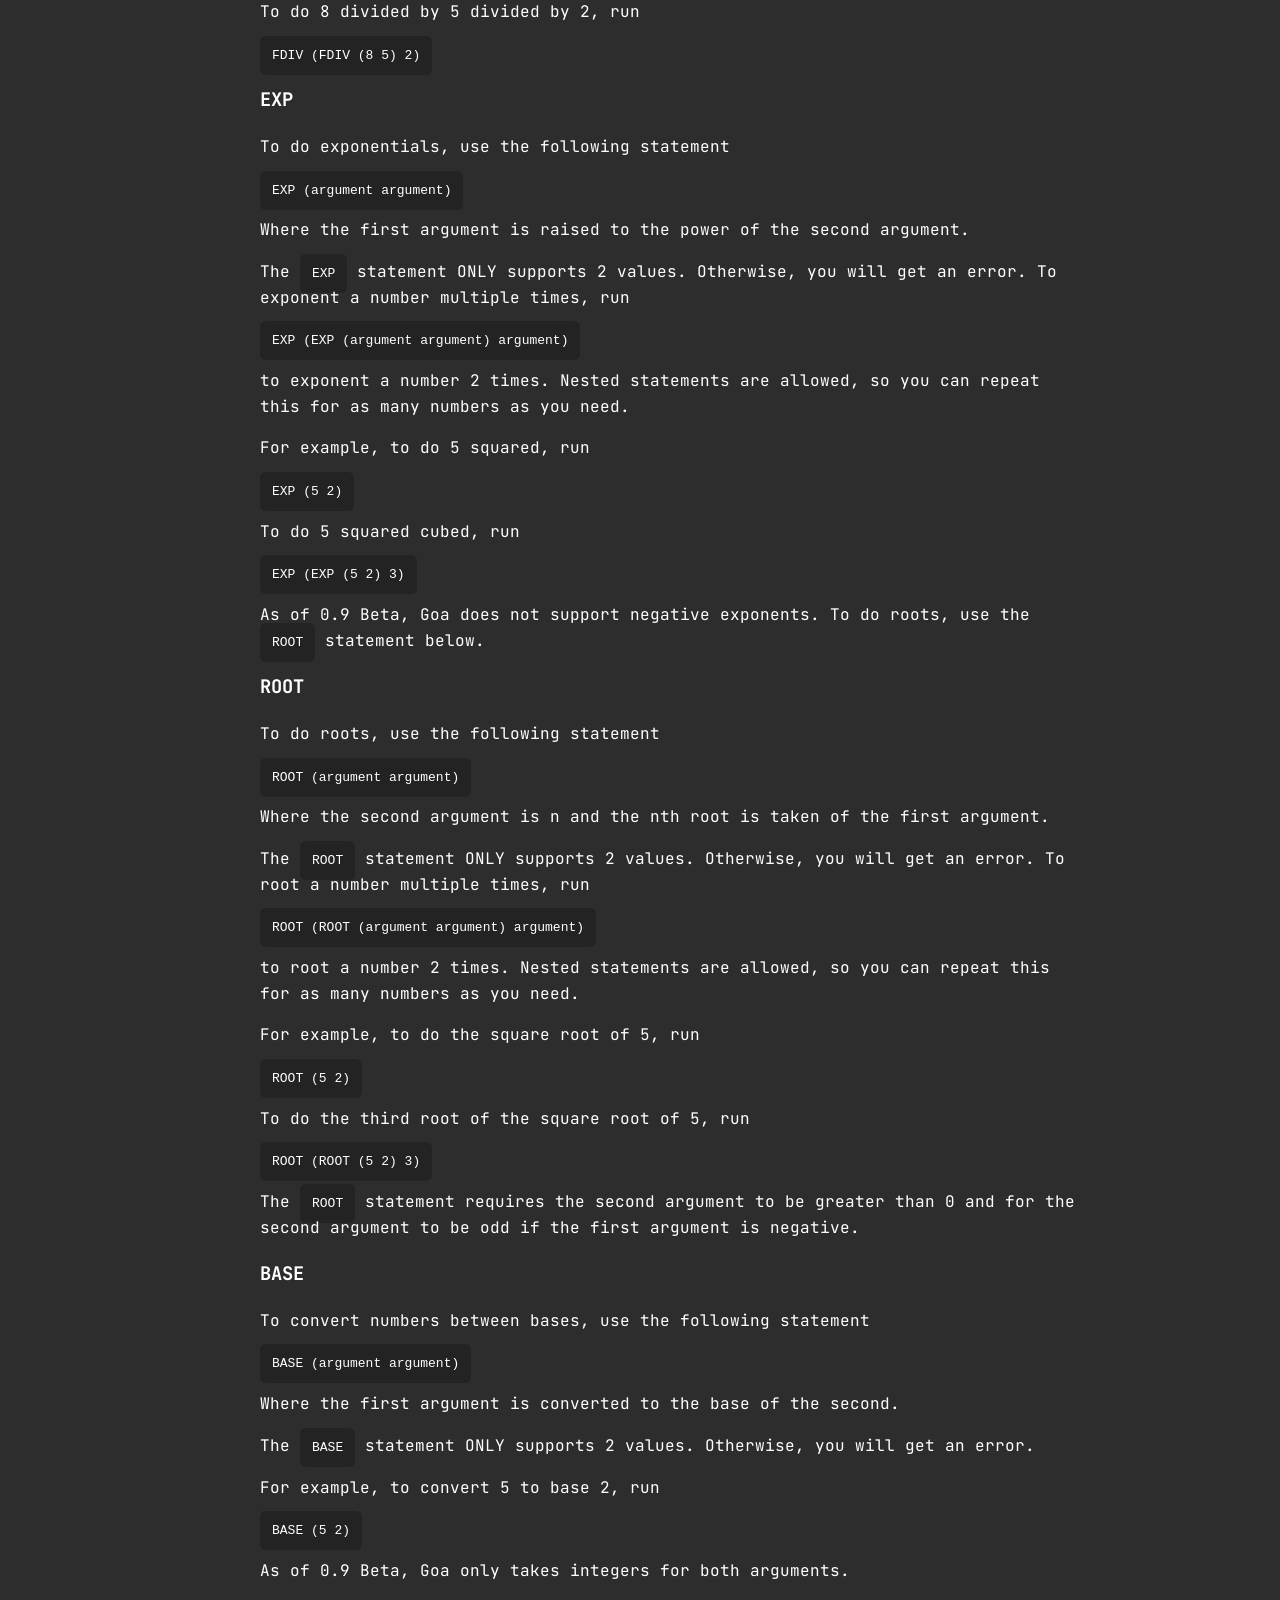
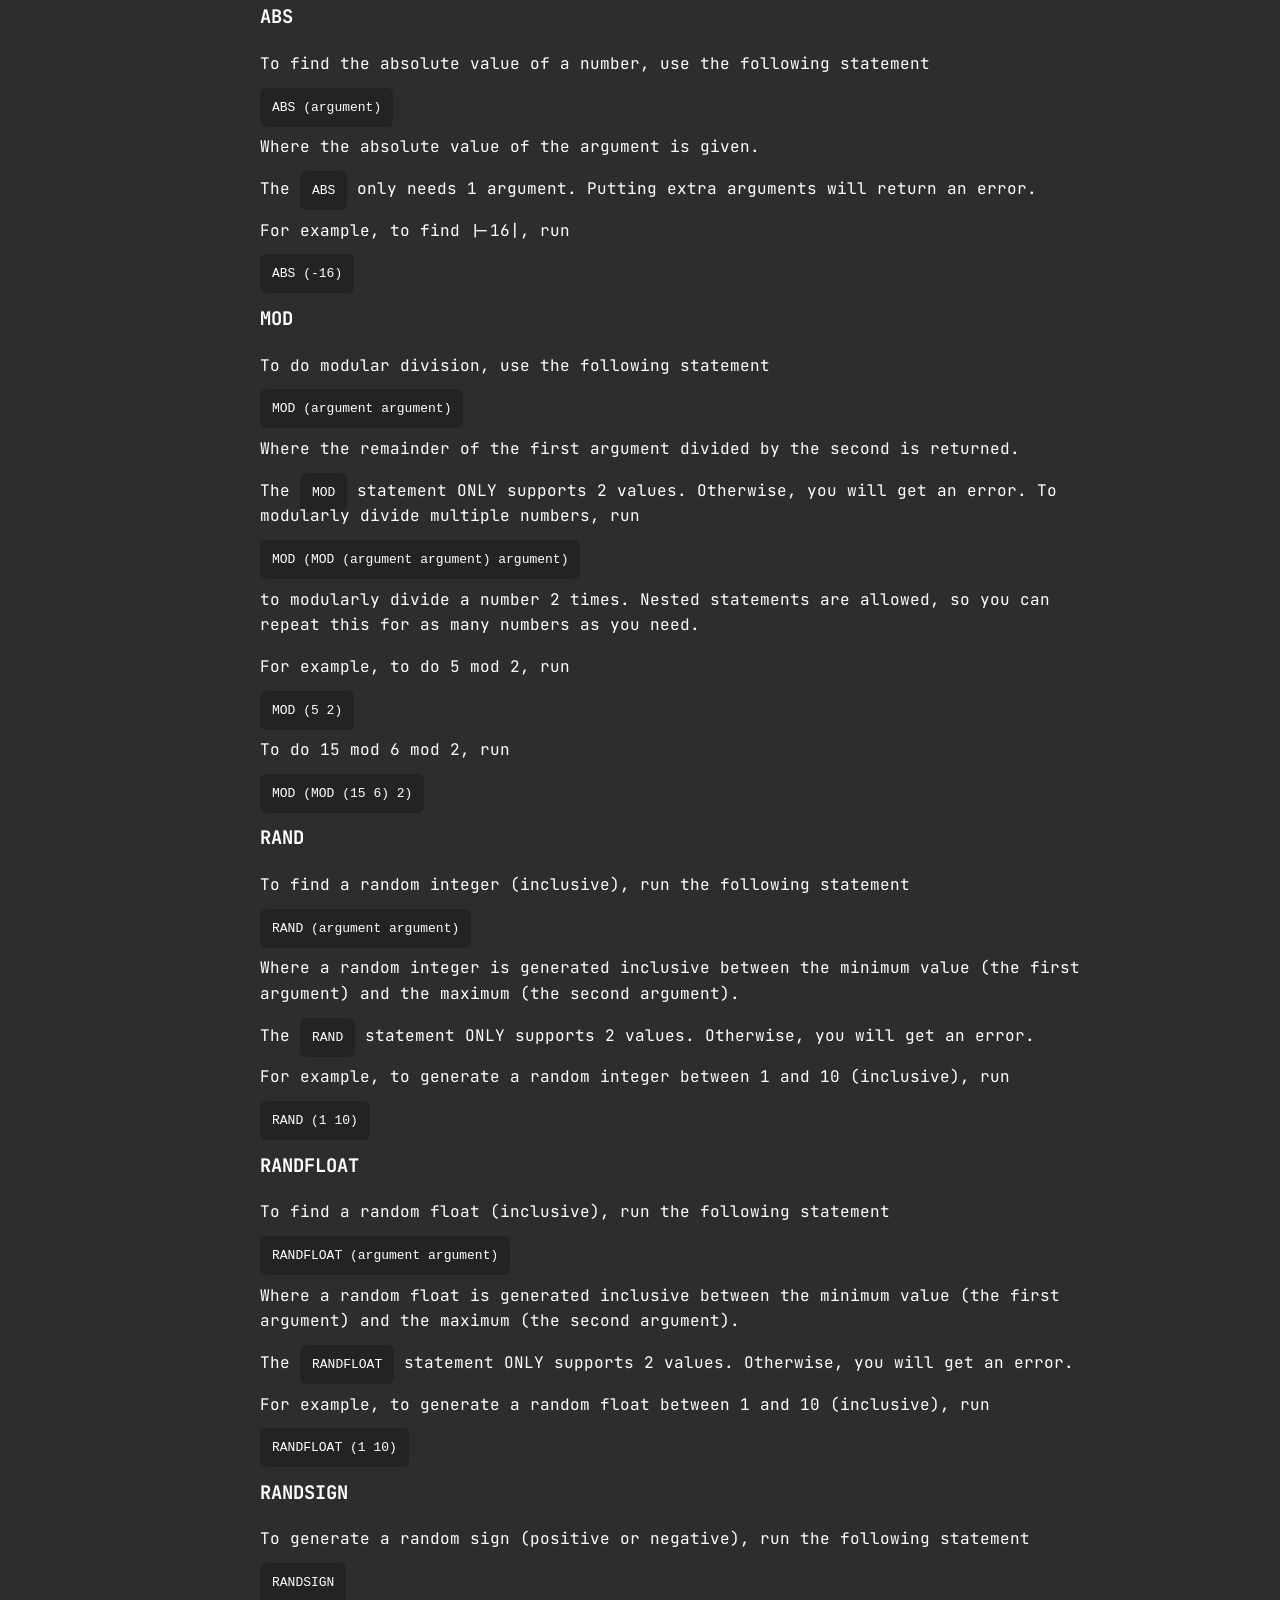
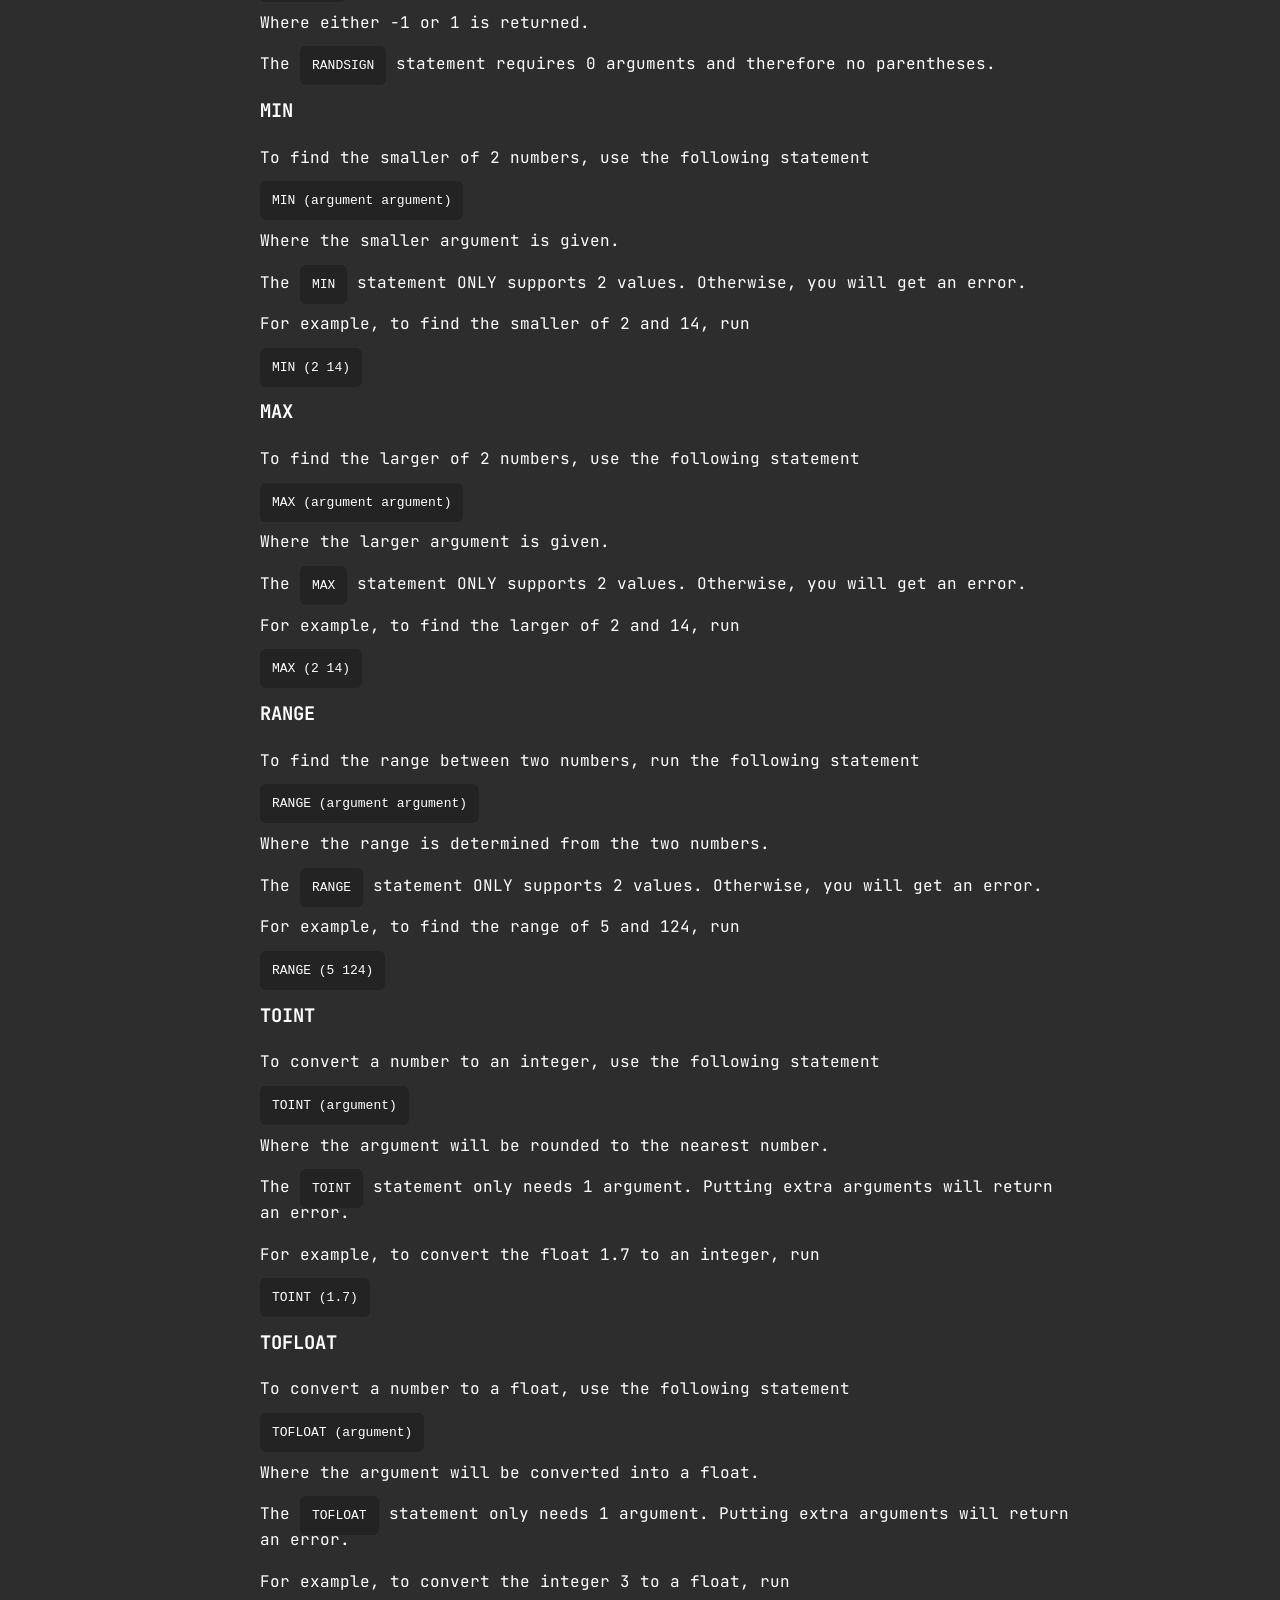
==== commit 2ac3d0f9: "goa 1.0 im tired boss" ====
--- a/documentation.html
+++ b/documentation.html
@@ -34,9 +34,9 @@
 
     <div class="content">
         <h1 id="intro" class="title">Introduction</h1>
-        <p>Welcome to <strong>Goa 0.9 Beta</strong>!</p>
-        <p>Goa is a small expression-based programming language, designed to be lightweight and easy for people to understand and learn. It uses a clean, parentheses-driven syntax inspired by languages like Lisp. It deals exclusively with numbers, allowing for people to experiment with logic and automate tasks that deal with integers and floats. </p>
-        <p>Goa is designed to be</p>
+        <p>Welcome to <strong>Goa 1.0</strong>!</p>
+        <p>Goa is a small expression-based programming language, designed to be lightweight and easy for people to understand and learn. It uses a clean, parentheses-driven syntax inspired by languages like Lisp. It deals exclusively with numbers, allowing people to experiment with logic and automate tasks that deal with integers and floats. In Goa, functions/expressions are called <strong>statements</strong>.</p>
+        <p>Goa is designed to be:</p>
         <ul>
             <li>easily understandable</li>
             <li>expandable</li>
@@ -45,17 +45,17 @@
         <p>Goa is open source, allowing for users to change the code to suit their needs.</p>
         <p>Some important features of Goa...</p>
         <ul>
-            <li>All functions have either 1 or 2 arguments inside parentheses, making it easy to understand and remember what functions do.</li>
+            <li>All statements have either 0, 1, or 2 arguments, making it easy to understand and remember what statements do.</li>
             <li><code>IF, ELSE IF, ELSE, WHILE,</code> and <code>REPEAT</code> blocks all have <code>END</code> statements to make it easy to see where they end.</li>
             <li>Goa ignores whitespace and formatting like indentation.</li>
-            <li>Goa is safe and deterministic, as rules are strict to allow for no unpredictability.</li>
+            <li>Goa is safe and predictable (at least I hope).</li>
             <li>The IDE is complete with browser saving and file downloading and uploading.</li>
         </ul>
-        <p>Goa 0.9 Beta means that Goa is getting close to a full release!</p>
+        <p>Goa is in 1.0, meaning it is on its first full release!</p>
         <p>Up to the 0.8 Beta, the developer added all the basic statements that gave Goa its structure.</p>
-        <p>In 0.8 Beta, the developer fixes some bugs involving parsing the code.</p>
+        <p>In 0.8 Beta, the developer fixed some bugs involving parsing the code.</p>
         <p>In 0.9 Beta, the developer added support for floats, added the <code><=</code> and <code>>=</code> comparators, the <code>FDIV</code>, <code>TOINT</code>, <code>TOFLOAT</code>, and <code>ROOT</code> statements, and made changes to the <code>EXP</code>, <code>BASE</code>, and <code>DIV</code> statements.</p>
-        <p>Before the 1.0 full release, he plans to add more comparators and statements. </p>
+        <p>In the 1.0 full release, the developer added logarithms, trig statements, rounding statements, more random statements, <code>GCD</code> and <code>LCM</code> statements, and factorial statements.</p>
         
         <h1 id="start" class="title">Getting Started with the IDE</h1>
         <p>So, you want to use Goa. What's first?</p>
@@ -73,7 +73,7 @@
         <h2 id="navdocs" class="title">The Navbar</h2>
         <p>The Navbar contains 5 buttons.</p>
         <p>The first one, Documentation, opens up this website. This is for you to refer to in case you ever forget anything about Goa.</p>
-        <p>Next is the Save in browser button. It saves whatever code you currently have in the code area to localstorage, allowing it to load up whenever you open the web IDE></p>
+        <p>Next is the Save in browser button. It saves whatever code you currently have in the code area to localstorage, allowing it to load up whenever you open the web IDE.</p>
         <p>Thirdly is the Save to file button. It saves whatever code you currently have in the code area to a <code>.goa</code> file on your computer.</p>
         <p>Fourth is the Upload file button. It allows you to upload code from a <code>.goa</code> file on your computer.</p>
         <p>Finally, there is the Change theme button. It allows you to change the theme of the web IDE between light and dark mode.</p>
@@ -82,14 +82,14 @@
 
         <h2 id="codedocs" class="title">The Code</h2>
         <p>Located on the left half of the screen, this is where you place your code!</p>
-        <p>Every program must have a <code>START</code> and an <code>END</code> statements. Without them, your program will not compile. For example, if you have the following program:</p>
+        <p>Every program must have a <code>START</code> statement and an <code>END</code> statement. Without them, your program will not compile. For example, if you have the following program:</p>
         <pre>
 <code>
 START 
 RETURN (4)
 </code>
         </pre>
-        <p>You will recieve the following error message: <code>ERROR: Program must have one START and one END.</code></p>
+        <p>You will receive the following error message: <code>ERROR: Program must have one START and one END.</code></p>
         <p>Make sure to save your code often! The Goa Web IDE currently does not support auto-saving.</p>
 
         <h2 id="inputdocs" class="title">The Input</h2>
@@ -121,7 +121,7 @@
         <p>You can take input by running the <code>INPUT</code> statement. The <code>INPUT</code> statement must be used with another statement, like the <code>SET</code> statement to assign it to a variable, or the <code>RETURN</code> statement to print it out, just to name a few. Each <code>INPUT</code> will take the next number in your input. Goa will not return an error if there are more inputs than you pull for in your code, but it will return <code>ERROR: No more input available.</code> if the number of inputs available are less than the number that you pull for.</p>
         <p>You can learn more by going to <a href="#inputcode"><code>INPUT</code></a> section!</p>
         
-        <h2 id="inputdocs" class="title">The Output</h2>
+        <h2 id="outputdocs" class="title">The Output</h2>
         <p>Located in the bottom of the right half of the screen, this is where the program returns output and errors!</p>
         <p>In order to make the program print something out in the output, you must use the <code>RETURN</code> statement. You can learn more by going to the <a href="#returncode"><code>RETURN</code></a> section!</p>
     
@@ -132,11 +132,12 @@
             <li><a href="#statesyn">Statement Syntax</a></li>
             <li><a href="#comsyn">Comment Syntax</a></li>
             <li><a href="#floatsyn">Float Syntax</a></li>
+            <li><a href="#varsyn">Variable Syntax</a></li>
         </ul>
 
         <h2 id="programstructure" class="title">Program Structure</h2>
         <p>Every program in Goa must have a START and END statement.</p> 
-        <p>If you do not, you will recieve the following error message: <code>ERROR: Program must have one START and one END.</code></p>
+        <p>If you do not, you will receive the following error message: <code>ERROR: Program must have one START and one END.</code></p>
 
         <h2 id="statesyn" class="title">Statement Syntax</h2>
         <p>All statements in Goa follow this syntax: </p>
@@ -156,7 +157,7 @@
 END
 </code>
         </pre>
-        <p>The user has failed to add an extra parenthese needed, causing an error message to return.</p>
+        <p>The user has failed to add the closing parenthesis, causing an error message to return.</p>
         <code>ERROR: Missing parentheses in: RETURN (3</code>
         <p>Adding too many parentheses will also return an error message</p>
         <pre>
@@ -173,12 +174,15 @@
         <p>will return 2 + (2 x 3), which is 8.</p>
 
         <h2 id="comsyn" class="title">Comment Syntax</h2>
-        <p>To make a comment in your code, simply use a <code>#</code> symbol. For exmaple, typing <code># hello world</code> will cause the compiler to skip over it. Inline comments are also allowed, allowing you to type things like: </p>
+        <p>To make a comment in your code, simply use a <code>#</code> symbol. For example, typing <code># hello world</code> will cause the compiler to skip over it. Inline comments are also allowed, allowing you to type things like: </p>
         <code>RETURN (ADD (INPUT 2)) # this allows you to print out the sum of the input and 2.</code> 
         <p>All on the same line.</p>
 
         <h2 id="floatsyn" class="title">Float Syntax</h2>
-        <p>As of Goa 0.9 Beta, Goa can now handle flaots. That means Goa can handle numbers like 0.8 and 1.55. When writing floats, anything with a decimal will be counted as float. That includes numbers like .6, 6.5, 6., and 6.0. However, anything with more than one decimal point will be rejected, like 5.5.3. </p>
+        <p>As of Goa 0.9 Beta, Goa can now handle floats. That means Goa can handle numbers like 0.8 and 1.55. When writing floats, anything with a decimal will be counted as float. That includes numbers like .6, 6.5, 6., and 6.0. However, anything with more than one decimal point will be rejected, like 5.5.3. </p>
+
+        <h2 id="varsyn" class="title">Variable Syntax</h2>
+        <p>In Goa, variables should be alphanumeric. Goa variables do not support characters like underscores or addition signs. </p>
 
         <h1 id="statements" class="title">Statements</h1>
         <p>In Goa, only integers and floats are used. That means that there is no support for strings.</p>
@@ -199,8 +203,28 @@
                 <li><a href="#abscode">ABS</a></li>
                 <li><a href="#modcode">MOD</a></li>
                 <li><a href="#randcode">RAND</a></li>
+                <li><a href="#randfloatcode">RANDFLOAT</a></li>
+                <li><a href="#randsigncode">RANDSIGN</a></li>
                 <li><a href="#mincode">MIN</a></li>
                 <li><a href="#maxcode">MAX</a></li>
+                <li><a href="#rangecode">RANGE</a></li>
+                <li><a href="#tointcode">TOINT</a></li>
+                <li><a href="#tofloatcode">TOFLOAT</a></li>
+                <li><a href="#logcode">LOG</a></li>
+                <li><a href="#roundcode">ROUND</a></li>
+                <li><a href="#floorcode">FLOOR</a></li>
+                <li><a href="#ceilcode">CEIL</a></li>
+                <li><a href="#gcdcode">GCD</a></li>
+                <li><a href="#lcmcode">LCM</a></li>
+                <li><a href="#sincode">SIN</a></li>
+                <li><a href="#coscode">COS</a></li>
+                <li><a href="#tancode">TAN</a></li>
+                <li><a href="#arcsincode">ARCSIN</a></li>
+                <li><a href="#arccoscode">ARCCOS</a></li>
+                <li><a href="#arctancode">ARCTAN</a></li>
+                <li><a href="#factcode">FACT</a></li>
+                <li><a href="#picode">PI</a></li>
+                <li><a href="#ecode">E</a></li>
             </ul>
             <li><a href="#inputcode">INPUT</a></li>
             <li><a href="#returncode">RETURN</a></li>
@@ -216,9 +240,8 @@
         <h2 id="startendcode" class="title">START and END</h2>
         <p>To mark the start of a program, use the <code>START</code> statement.</p>
         <p>To mark the end of a program, use the <code>END</code> statement.</p>
-        <p>Every program needs these two statements. Otherwise, you will recieve the following error: <code>ERROR: Program must have one START and one END.</code></p>
+        <p>Every program needs these two statements. Otherwise, you will receive the following error: <code>ERROR: Program must have one START and one END.</code></p>
         <p>If there is no <code>START</code> or <code>END</code>, there will be an error.</p>
-        <p>If there are multiple <code>START</code> and <code>END</code> (excpet for Logic Statements) statements, there will be an error. </p>
 
         <h2 id="setcode" class="title">SET</h2>
         <p>To set a variable to a value, use the following statement</p>
@@ -228,9 +251,8 @@
         <code>SET (x 10)</code>
 
         <h2 id="mathcode" class="title">Math Statements</h2>
-        <p>Math functions on their own do not do anything. They just run, but will not return anything or be assigned to a variable. Use the correct statements for that (<a href="#setcode">SET</a> and <a href="#returncode">RETURN</a>).</p>
+        <p>Math statements on their own do not do anything. They just run, but will not return anything or be assigned to a variable. Use the correct statements for that (<a href="#setcode">SET</a> and <a href="#returncode">RETURN</a>).</p>
         <p>In Goa, there is safe promotion. That means adding two integers will produce an integer, but any calculation involving a float will always return a float. </p>
-        <p>All math functions round to the nearest whole number.</p>
 
         <h3 id="addcode" class="title">ADD</h3>
         <p>To add two numbers, use the following statement</p>
@@ -269,7 +291,7 @@
         <h3 id="divcode" class="title">DIV</h3>
         <p>To divide two numbers and get an integer answer, use the following statement</p>
         <code>DIV (argument argument)</code>
-        <p>Where the first argument is divided by the second. The answer will be rounded.</p>
+        <p>Where the first argument is divided by the second. The answer will be rounded to the nearest whole number. To do division with floats, use the <code>FDIV</code> statement below.</p>
         <p>The <code>DIV</code> statement ONLY supports 2 values. Otherwise, you will get an error. To divide multiple numbers, run</p>
         <code>DIV (argument DIV (argument argument))</code>
         <p>to divide 3 numbers. Nested statements are allowed, so you can repeat this for as many numbers as you need. </p>
@@ -314,33 +336,29 @@
         <code>ROOT (5 2)</code>
         <p>To do the third root of the square root of 5, run</p>
         <code>ROOT (ROOT (5 2) 3)</code>
-        <p>The <code>ROOT</code> statement requires the second argument to be over 0 and for the second argument to not be even if the first argument is odd.</p>
+        <p>The <code>ROOT</code> statement requires the second argument to be greater than 0 and for the second argument to be odd if the first argument is negative.</p>
 
         <h3 id="basecode" class="title">BASE</h3>
         <p>To convert numbers between bases, use the following statement</p>
         <code>BASE (argument argument)</code>
         <p>Where the first argument is converted to the base of the second.</p>
-        <p>The <code>BASE</code> statement ONLY supports 2 values. Otherwise, you will get an error. To convert a number's base multiple times, run</p>
-        <code>BASE (BASE (argument argument) argument)</code>
-        <p>to change a number's base 2 times. Nested statements are allowed, so you can repeat this for as many numbers as you need. </p>
-        <p>For example, to conver 5 to base 2, run</p>
+        <p>The <code>BASE</code> statement ONLY supports 2 values. Otherwise, you will get an error.</p>
+        <p>For example, to convert 5 to base 2, run</p>
         <code>BASE (5 2)</code>
-        <p>To conver 5 in binary to base 3, run</p>
-        <code>BASE (BASE (5 2) 3)</code>
         <p>As of 0.9 Beta, Goa only takes integers for both arguments.</p>
 
         <h3 id="abscode" class="title">ABS</h3>
         <p>To find the absolute value of a number, use the following statement</p>
         <code>ABS (argument)</code>
         <p>Where the absolute value of the argument is given.</p>
-        <p>The <code>ABS</code> only needs 1 argument. If more are given, they will be ignored. </p>
+        <p>The <code>ABS</code> only needs 1 argument. Putting extra arguments will return an error. </p>
         <p>For example, to find |-16|, run</p>
         <code>ABS (-16)</code>
 
         <h3 id="modcode" class="title">MOD</h3>
         <p>To do modular division, use the following statement</p>
-        <code>MOD (4 2)</code>
-        <p>Where the remainder of the 4 divided by 2 is given.</p>
+        <code>MOD (argument argument)</code>
+        <p>Where the remainder of the first argument divided by the second is returned.</p>
         <p>The <code>MOD</code> statement ONLY supports 2 values. Otherwise, you will get an error. To modularly divide multiple numbers, run</p>
         <code>MOD (MOD (argument argument) argument)</code>
         <p>to modularly divide a number 2 times. Nested statements are allowed, so you can repeat this for as many numbers as you need.</p>
@@ -350,12 +368,26 @@
         <code>MOD (MOD (15 6) 2)</code>
 
         <h3 id="randcode" class="title">RAND</h3>
-        <p>To find a random number (inclusive), run the following statement</p>
+        <p>To find a random integer (inclusive), run the following statement</p>
         <code>RAND (argument argument)</code>
-        <p>Where a random number is generated inclusive between the minimum value (the first argument) and the maximum (the second argument).</p>
-        <p>The <code>SUB</code> statement ONLY supports 2 values. Otherwise, you will get an error.</p>
-        <p>For example, to generate a random number between 1 and 10 (inclusive), run</p>
+        <p>Where a random integer is generated inclusive between the minimum value (the first argument) and the maximum (the second argument).</p>
+        <p>The <code>RAND</code> statement ONLY supports 2 values. Otherwise, you will get an error.</p>
+        <p>For example, to generate a random integer between 1 and 10 (inclusive), run</p>
         <code>RAND (1 10)</code>
+
+        <h3 id="randfloatcode" class="title">RANDFLOAT</h3>
+        <p>To find a random float (inclusive), run the following statement</p>
+        <code>RANDFLOAT (argument argument)</code>
+        <p>Where a random float is generated inclusive between the minimum value (the first argument) and the maximum (the second argument).</p>
+        <p>The <code>RANDFLOAT</code> statement ONLY supports 2 values. Otherwise, you will get an error.</p>
+        <p>For example, to generate a random float between 1 and 10 (inclusive), run</p>
+        <code>RANDFLOAT (1 10)</code>
+
+        <h3 id="randsigncode" class="title">RANDSIGN</h3>
+        <p>To generate a random sign (positive or negative), run the following statement</p>
+        <code>RANDSIGN</code>
+        <p>Where either -1 or 1 is returned.</p>
+        <p>The <code>RANDSIGN</code> statement requires 0 arguments and therefore no parentheses.</p>
 
         <h3 id="mincode" class="title">MIN</h3>
         <p>To find the smaller of 2 numbers, use the following statement</p>
@@ -373,21 +405,143 @@
         <p>For example, to find the larger of 2 and 14, run</p>
         <code>MAX (2 14)</code>
 
+        <h3 id="rangecode" class="title">RANGE</h3>
+        <p>To find the range between two numbers, run the following statement</p>
+        <code>RANGE (argument argument)</code>
+        <p>Where the range is determined from the two numbers.</p>
+        <p>The <code>RANGE</code> statement ONLY supports 2 values. Otherwise, you will get an error.</p>
+        <p>For example, to find the range of 5 and 124, run</p>
+        <code>RANGE (5 124)</code>
+
         <h3 id="tointcode" class="title">TOINT</h3>
         <p>To convert a number to an integer, use the following statement</p>
         <code>TOINT (argument)</code>
         <p>Where the argument will be rounded to the nearest number.</p>
-        <p>The <code>TOINT</code> only needs 1 argument. If more are given, they will be ignored.</p>
+        <p>The <code>TOINT</code> statement only needs 1 argument. Putting extra arguments will return an error.</p>
         <p>For example, to convert the float 1.7 to an integer, run</p>
         <code>TOINT (1.7)</code>
 
         <h3 id="tofloatcode" class="title">TOFLOAT</h3>
-        <p>To convert a number to an float, use the following statement</p>
+        <p>To convert a number to a float, use the following statement</p>
         <code>TOFLOAT (argument)</code>
         <p>Where the argument will be converted into a float.</p>
-        <p>The <code>TOFLOAT</code> only needs 1 argument. If more are given, they will be ignored.</p>
-        <p>For example, to convert the integer 3 to an float, run</p>
+        <p>The <code>TOFLOAT</code> statement only needs 1 argument. Putting extra arguments will return an error.</p>
+        <p>For example, to convert the integer 3 to a float, run</p>
         <code>TOFLOAT (3)</code>
+
+        <h3 id="logcode" class="title">LOG</h3>
+        <p>To do logarithms, run the following statement</p>
+        <code>LOG (argument argument)</code>
+        <p>Where the first argument is the value and the second argument is the base.</p>
+        <p>The <code>LOG</code> statement ONLY supports 2 values. Otherwise, you will get an error.</p>
+        <p>For example, to find LOG 10 100, run</p>
+        <code>LOG (100 10)</code>
+
+        <h3 id="roundcode" class="title">ROUND</h3>
+        <p>To round a number, run the following statement</p>
+        <code>ROUND (argument argument)</code>
+        <p>Where the first argument is rounded to second argument places.</p>
+        <p>The <code>ROUND</code> statement ONLY supports 2 values. Otherwise, you will get an error.</p>
+        <p>For example, to round 5.1249 to 2 places, run</p>
+        <code>ROUND (5.1249 2)</code>
+
+        <h3 id="floorcode" class="title">FLOOR</h3>
+        <p>To round a number down, run the following statement</p>
+        <code>FLOOR (argument)</code>
+        <p>Where the argument is rounded down to the nearest whole number.</p>
+        <p>The <code>FLOOR</code> statement only needs 1 argument. Putting extra arguments will return an error.</p>
+        <p>For example, to round 5.1249 down, run</p>
+        <code>FLOOR (5.1249)</code>
+
+        <h3 id="ceilcode" class="title">CEIL</h3>
+        <p>To round a number up, run the following statement</p>
+        <code>CEIL (argument)</code>
+        <p>Where the argument is rounded up to the nearest whole number.</p>
+        <p>The <code>CEIL</code> statement only needs 1 argument. Putting extra arguments will return an error.</p>
+        <p>For example, to round 5.1249 up, run</p>
+        <code>CEIL (5.1249)</code>
+
+        <h3 id="gcdcode" class="title">GCD</h3>
+        <p>To find the greatest common divisor of two numbers, run the following statement</p>
+        <code>GCD (argument argument)</code>
+        <p>Where the greatest common divisor of the two arguments is returned.</p>
+        <p>The <code>GCD</code> statement ONLY supports 2 values. Otherwise, you will get an error.</p>
+        <p>For example, to find the greatest common divisor of 4 and 18, run</p>
+        <code>GCD (4 18)</code>
+
+        <h3 id="lcmcode" class="title">LCM</h3>
+        <p>To find the least common multiple of two numbers, run the following statement</p>
+        <code>LCM (argument argument)</code>
+        <p>Where the least common multiple of the two arguments is returned.</p>
+        <p>The <code>LCM</code> statement ONLY supports 2 values. Otherwise, you will get an error.</p>
+        <p>For example, to find the least common multiple of 4 and 18, run</p>
+        <code>LCM (4 18)</code>
+
+        <h3 id="sincode" class="title">SIN</h3>
+        <p>To find the sine of a number, run the following statement</p>
+        <code>SIN (argument)</code>
+        <p>Where the sine of the argument is given. Arguments must be given in degrees.</p>
+        <p>The <code>SIN</code> statement only needs 1 argument. Putting extra arguments will return an error.</p>
+        <p>For example, to find the sine of 90, run</p>
+        <code>SIN (90)</code>
+
+        <h3 id="coscode" class="title">COS</h3>
+        <p>To find the cosine of a number, run the following statement</p>
+        <code>COS (argument)</code>
+        <p>Where the cosine of the argument is given. Arguments must be given in degrees.</p>
+        <p>The <code>COS</code> statement only needs 1 argument. Putting extra arguments will return an error.</p>
+        <p>For example, to find the cosine of 90, run</p>
+        <code>COS (90)</code>
+
+        <h3 id="tancode" class="title">TAN</h3>
+        <p>To find the tangent of a number, run the following statement</p>
+        <code>TAN (argument)</code>
+        <p>Where the tangent of the argument is given. Arguments must be given in degrees.</p>
+        <p>The <code>TAN</code> statement only needs 1 argument. Putting extra arguments will return an error.</p>
+        <p>For example, to find the tangent of 45, run</p>
+        <code>TAN (45)</code>
+
+        <h3 id="arcsincode" class="title">ARCSIN</h3>
+        <p>To find the arcsine of a number, run the following statement</p>
+        <code>ARCSIN (argument)</code>
+        <p>Where the arcsine of the argument is given. It will return in degrees.</p>
+        <p>The <code>ARCSIN</code> statement only needs 1 argument. Putting extra arguments will return an error.</p>
+        <p>For example, to find the arcsine of 1, run</p>
+        <code>ARCSIN (1)</code>
+
+        <h3 id="arccoscode" class="title">ARCCOS</h3>
+        <p>To find the arccosine of a number, run the following statement</p>
+        <code>ARCCOS (argument)</code>
+        <p>Where the arccosine of the argument is given. It will return in degrees.</p>
+        <p>The <code>ARCCOS</code> statement only needs 1 argument. Putting extra arguments will return an error.</p>
+        <p>For example, to find the arccosine of 0, run</p>
+        <code>ARCCOS (0)</code>
+
+        <h3 id="arctancode" class="title">ARCTAN</h3>
+        <p>To find the arctangent of a number, run the following statement</p>
+        <code>ARCTAN (argument)</code>
+        <p>Where the arctangent of the argument is given. It will return in degrees.</p>
+        <p>The <code>ARCTAN</code> statement only needs 1 argument. Putting extra arguments will return an error.</p>
+        <p>For example, to find the arctangent of 1, run</p>
+        <code>ARCTAN (1)</code>
+
+        <h3 id="factcode" class="title">FACT</h3>
+        <p>To find the factorial of a number, run the following statement</p>
+        <code>FACT (argument)</code>
+        <p>Where the factorial of argument is returned.</p>
+        <p>The <code>FACT</code> statement only needs 1 argument. Putting extra arguments will return an error.</p>
+        <p>For example, to find 5!, run</p>
+        <code>FACT (5)</code>
+
+        <h3 id="picode" class="title">PI</h3>
+        <p>To use pi in your programs, use the following statement</p>
+        <code>PI</code>
+        <p>The <code>PI</code> statement does not require any arguments.</p>
+
+        <h3 id="ecode" class="title">E</h3>
+        <p>To use e in your programs, use following statement</p>
+        <code>E</code>
+        <p>The <code>E</code> statement does not require any arguments.</p>
 
         <h2 id="inputcode" class="title">INPUT</h2>
         <p>To take the next number in input, use the following statement</p>
@@ -401,7 +555,7 @@
         <p>To print something out in the output area, use the following statement</p>
         <code>RETURN (argument)</code>
         <p>Where the argument is printed out in the output area.</p>
-        <p>The <code>RETURN</code> statement only supports 1 value. It will ignore any extra values.</p>
+        <p>The <code>RETURN</code> statement ONLY supports 1 value. Putting extra arguments will return an error.</p>
         <p>For example, to print out the number 15, run</p>
         <code>RETURN (15)</code>
 
@@ -409,14 +563,14 @@
         <p>All logic statements in Goa use an <code>END</code> statement to mark where they end.</p>
 
         <h3 id="compcode" class="title">Comparators</h3>
-        <p>There are 4 comparators in Goa.</p>
+        <p>There are 6 comparators in Goa.</p>
         <ul>
-            <li><code><</code> - Use this comparator for "less than"</li>
-            <li><code>></code> - Use this comparator for "greater than"</li>
+            <li><code>&lt;</code> - Use this comparator for "less than"</li>
+            <li><code>&gt;</code> - Use this comparator for "greater than"</li>
+            <li><code>&lt;=</code> - Use this comparator for "less than or equal to"</li>
+            <li><code>&gt;=</code> - Use this comparator for "greater than or equal to"</li>
             <li><code>=</code> - Use this comparator for "equal to"</li>
             <li><code>!=</code> - Use this comparator for "not equal to"</li>
-            <li><code><=</code> - Use this comparator for "less than or equal to"</li>
-            <li><code>>=</code> - Use this comparator for "greater than or equal to"</li>
         </ul>
         <p>Use these in the logic statements below.</p>
 
@@ -462,7 +616,7 @@
         <p><code>ELSE IF</code> and <code>ELSE</code> blocks are optional. You can add as many <code>ELSE IF</code> blocks as you want but only 1 <code>ELSE</code> block. Notice how each block has an <code>END</code> tag.</p>
 
         <h3 id="whilecode" class="title">WHILE</h3>
-        <p><code>WHILE</code> statements repeat a block of code until a condition is satisfied. Make sure that the condition can be satisfied so it doesn't run forever.</p>
+        <p><code>WHILE</code> statements repeat a block of code until a condition is satisfied. Make sure that the condition can be satisfied so it doesn't run forever. Goa does not automatically stop loops that run forever.</p>
         <p>The basic format of <code>WHILE</code> statements is shown below.</p>
         <pre>
 <code>
@@ -471,7 +625,7 @@
 END
 </code>
         </pre>
-        <p>The statement is created with comparators. An example of a statement with a comparator is <code>(x < 10)</code>. So in a <code>WHILE</code> block, while x is less than 10, the code will run.</p>
+        <p>The condition is created with comparators. The format of a condition is <code>value comparator value</code>An example of a condition with a comparator is <code>x < 10</code>. So in a <code>WHILE</code> block, while x is less than 10, the code will run.</p>
         <p>For example, you can use it to return numbers in increasing order.</p>
         <pre>
 <code>
@@ -484,15 +638,177 @@
         </pre>
 
         <h1 id="errors" class="title">Errors</h1>
-        <p>Coming to this documentation soon!</p>
+        <p>Below is a list of each error message, and what causes them. </p>
+        <ul>
+            <li>ERROR: Program must have one START and one END.</li>
+            <ul>
+                <li>Occurs when a <code>START</code> or <code>END</code> statement is missing</li>
+                <li>Occurs when an <code>END</code> statement occurs before a <code>START</code> statement</li>
+            </ul>
+
+            <li>ERROR: Invalid number: &lt;value&gt;</li>
+            <ul>
+                <li>Occurs when the value in the input area is not a number</li>
+            </ul>
+
+            <li>ERROR: Missing parentheses in: &lt;line&gt;</li>
+            <ul>
+                <li>Occurs when there are not parentheses in a statement that should have one</li>
+            </ul>
+
+            <li>ERROR: Missing END for block</li>
+            <ul>
+                <li>Occurs when there is not a closing <code>END</code> sattement for a logic statement</li>
+            </ul>
+
+            <li>ERROR: Invalid condition: &lt;text&gt;</li>
+            <ul>
+                <li>Occurs when the condition in a logic statement is not valid</li>
+            </ul>
+
+            <li>ERROR: Empty expression</li>
+            <ul>
+                <li>Occurs when there is nothing inside a statement that requires arguments</li>
+            </ul>
+
+            <li>ERROR: Unexpected token: &lt;token&gt;</li>
+            <ul>
+                <li>Occurs when there is a character that the parser cannot understand</li>
+            </ul>
+
+            <li>ERROR: Expected '(' after &lt;function&gt;</li>
+            <ul>
+                <li>Occurs when there is a missing parenthesis in front of statement arguments</li>
+            </ul>
+
+            <li>ERROR: Expected ')' after &lt;function&gt;</li>
+            <ul>
+                <li>Occurs when there is a missing parenthesis after a statement argument</li>
+            </ul>
+
+            <li>ERROR: Expected ')' after arguments of &lt;function&gt;</li>
+            <ul>
+                <li>Occurs when there is a missing parenthesis after statement arguments</li>
+            </ul>
+
+            <li>ERROR: Unexpected extra tokens</li>
+            <ul>
+                <li>Occurs when there are more arguments than needed in a statement</li>
+            </ul>
+
+            <li>ERROR: No more input available.</li>
+            <ul>
+                <li>Occurs when there is an <code>INPUT</code> statement but there is not enough input in the input area</li>
+            </ul>
+
+            <li>ERROR: Undefined variable: &lt;variable&gt;</li>
+            <ul>
+                <li>Occurs when there is a variable being called that has not been set yet</li>
+            </ul>
+
+            <li>ERROR: REPEAT requires INT count.</li>
+            <ul>
+                <li>Occurs when there is a non-integer as the <code>REPEAT</code> argument</li>
+            </ul>
+
+            <li>ERROR: FACT requires INT argument.</li>
+            <ul>
+                <li>Occurs when there is a non-integer as the <code>FACT</code> argument</li>
+            </ul>
+
+            <li>ERROR: FACT requires nonnegative argument.</li>
+            <ul>
+                <li>Occurs when there is a negative argument as the <code>FACT</code> argument</li>
+            </ul>
+
+            <li>ERROR: ARCSIN requires an argument between -1 and 1.</li>
+            <ul>
+                <li>Occurs when there is an argument less than -1 or over 1 as the <code>ARCSIN</code> argument</li>
+            </ul>
+
+            <li>ERROR: ARCCOS requires an argument between -1 and 1.</li>
+            <ul>
+                <li>Occurs when there is an argument less than -1 or over 1 as the <code>ARCCOS</code> argument</li>
+            </ul>
+
+            <li>ERROR: EXP exponent cannot be negative.</li>
+            <ul>
+                <li>Occurs when there a negative power is given to the <code>EXP</code> statement</li>
+                <li>To do negative exponents, use the <code>ROOT</code> statement</li>
+            </ul>
+
+            <li>ERROR: ROOT power must be greater than 0.</li>
+            <ul>
+                <li>Occurs when there is a nonpositive power given to the <code>ROOT</code> statement</li>
+            </ul>
+
+            <li>ERROR: Cannot take an even root of a negative number.</li>
+            <ul>
+                <li>Occurs when there is an even root given to the <code>ROOT</code> statement when it has a negative number</li>
+            </ul>
+
+            <li>ERROR: BASE requires INT as first argument. / ERROR: BASE requires INT as second argument.</li>
+            <ul>
+                <li>The <code>BASE</code> statement only takes integer arguments</li>
+            </ul>
+
+            <li>ERROR: BASE supports bases 2 through 10 only.</li>
+            <ul>
+                <li>Occurs when a base less than 2 or over 10 is given to the <code>BASE</code> statement</li>
+            </ul>
+
+            <li>ERROR: RAND requires INT as first argument. / ERROR: RAND requires INT as second argument.</li>
+            <ul>
+                <li>The <code>RAND</code> statement only takes integer arguments</li>
+            </ul>
+
+            <li>ERROR: RAND requires the first value to be smaller than the second value.</li>
+            <ul>
+                <li>Occurs when the first argument given to a <code>RAND</code> statement is greater than the second</li>
+            </ul>
+
+            <li>ERROR: RANDFLOAT requires the first value to be smaller than the second value.</li>
+            <ul>
+                <li>Occurs when the first argument given to a <code>RANDFLOAT</code> statement is greater than the second</li>
+            </ul>
+
+            <li>ERROR: LOG requires an argument larger than 0. / ERROR: LOG requires a base larger than 0.</li>
+            <ul>
+                <li>The <code>LOG</code> statement requires both arguments to be over 0</li>
+            </ul>
+
+            <li>ERROR: LOG base cannot be 1.</li>
+            <ul>
+                <li>The <code>LOG</code> statement cannot have a base of 1</li>
+            </ul>
+
+            <li>ERROR: GCD requires INT as first argument. / ERROR: GCD requires INT as second argument.</li>
+            <ul>
+                <li>The <code>GCD</code> statement requires both arguments to be over integers</li>
+            </ul>
+
+            <li>ERROR: LCM requires INT as first argument. / ERROR: LCM requires INT as second argument.</li>
+            <ul>
+                <li>The <code>LCM</code> statement requires both arguments to be over integers</li>
+            </ul>
+
+            <li>ERROR: ROUND requires INT as second argument. / ERROR: ROUND second argument cannot be negative.</li>
+            <ul>
+                <li>The <code>ROUND</code> statement the second argument to be a nonnegative integer</li>
+            </ul>
+
+            <li>ERROR: Unknown function: &lt;name&gt;</li>
+            <ul>
+                <li>Occurs when the program has a function that the compiler cannot understand</li>
+            </ul>
+        </ul>
 
         <h1 id="examples" class="title">Examples</h1>
-        <p>The following example scripts are now outdated as of 0.9 Beta and will be replaced soon. </p>
         <ul>
             <li><a href="#sumn">Sum of Numbers 1 to N</a></li>
             <li><a href="#parity">Number Parity Checker</a></li>
-            <li><a href="#reverse">Reverse Countdown</a></li>
-            <li><a href="#factorials">Factorials</a></li>
+            <li><a href="#prime">Prime Checker</a></li>
+            <li><a href="#temp">Temperature Converter</a></li>
             <li><a href="#fibonacci">Fibonacci Sequence</a></li>
         </ul>
 
@@ -501,11 +817,11 @@
         <pre>
 <code>
 START
-SET (n ADD (INPUT 1)) # we add 1 to n, because as of Goa 0.8 Beta, there is no "<=" comparator
+SET (n INPUT) 
 SET (counter 1)
 SET (sum 0)
 
-WHILE (counter < n) # to see an easier way to do while loops, see the Fibonnaci Sequence program
+WHILE (counter <= n) 
 SET (sum ADD (sum counter))
 SET (counter ADD (counter 1))
 END
@@ -531,40 +847,57 @@
 END
 </code>
         </pre>
-        <h2 id="reverse" class="title">Reverse Countdown</h2>
-        <p>This program will take a number and count down from that number. </p>
+        <h2 id="prime" class="title">Prime Checker</h2>
+        <p>This program takes in a number, and outputs 1 if it is prime.</p>
         <pre>
 <code>
 START
 SET (n INPUT)
-SET (counter n)
-
-WHILE (counter > 0)
-RETURN (counter)
-SET (counter SUB (counter 1))
-END
-
-RETURN (0) # optional if you want to return a 0 at the end of the countdown
-
-END
-</code>
-        </pre>
-        <h2 id="factorials" class="title">Factorials</h2>
-        <p>This program finds the factorial of a number given.</p>
+SET (isPrime 1)
+
+IF (n < 2)
+RETURN (0)
+END
+
+ELSE
+SET (i 2)
+
+WHILE (EXP (i 2) <= n)
+
+IF (MOD (n i) = 0)
+SET (isPrime 0)
+END
+
+SET (i ADD (i 1))
+END
+
+RETURN (isPrime)
+END
+
+END
+</code>
+        </pre>
+        <h2 id="temp" class="title">Temperature Converter</h2>
+        <p>This program converts between Fahrenheit and Celsius. Input 0 as the first number to convert from Fahrenheit to Celsius, and input 1 as the second to convert from Celsius to Fahrenheit.</p>
         <pre>
 <code>
 START
-SET (n ADD (INPUT 1)) # just like in the sum of numbers program above, we add 1 because Goa 0.8 Beta has no "<="
-SET (counter 1)
-SET (result 1)
-
-WHILE (counter < n)
-SET (result MULT (result counter))
-SET (counter ADD (counter 1))
-END
-
-RETURN (result)
-
+SET (conv INPUT)
+SET (temp INPUT)
+SET (fraction FDIV (5 9))
+SET (cfraction FDIV (9 5))
+
+IF (conv = 0)
+SET (temp SUB (temp 32))
+SET (temp MULT (temp fraction))
+END
+
+ELSE IF (conv = 1)
+SET (temp MULT (temp cfraction))
+SET (temp ADD (temp 32))
+END
+
+RETURN (temp)
 END
 </code>
         </pre>
@@ -577,7 +910,7 @@
 SET (b 1)
 SET (count INPUT)
 
-WHILE (count > 0) # you can also make while loops simpler by doing this
+WHILE (count > 0) 
 RETURN (a)
 SET (temp ADD (a b))
 SET (a b)
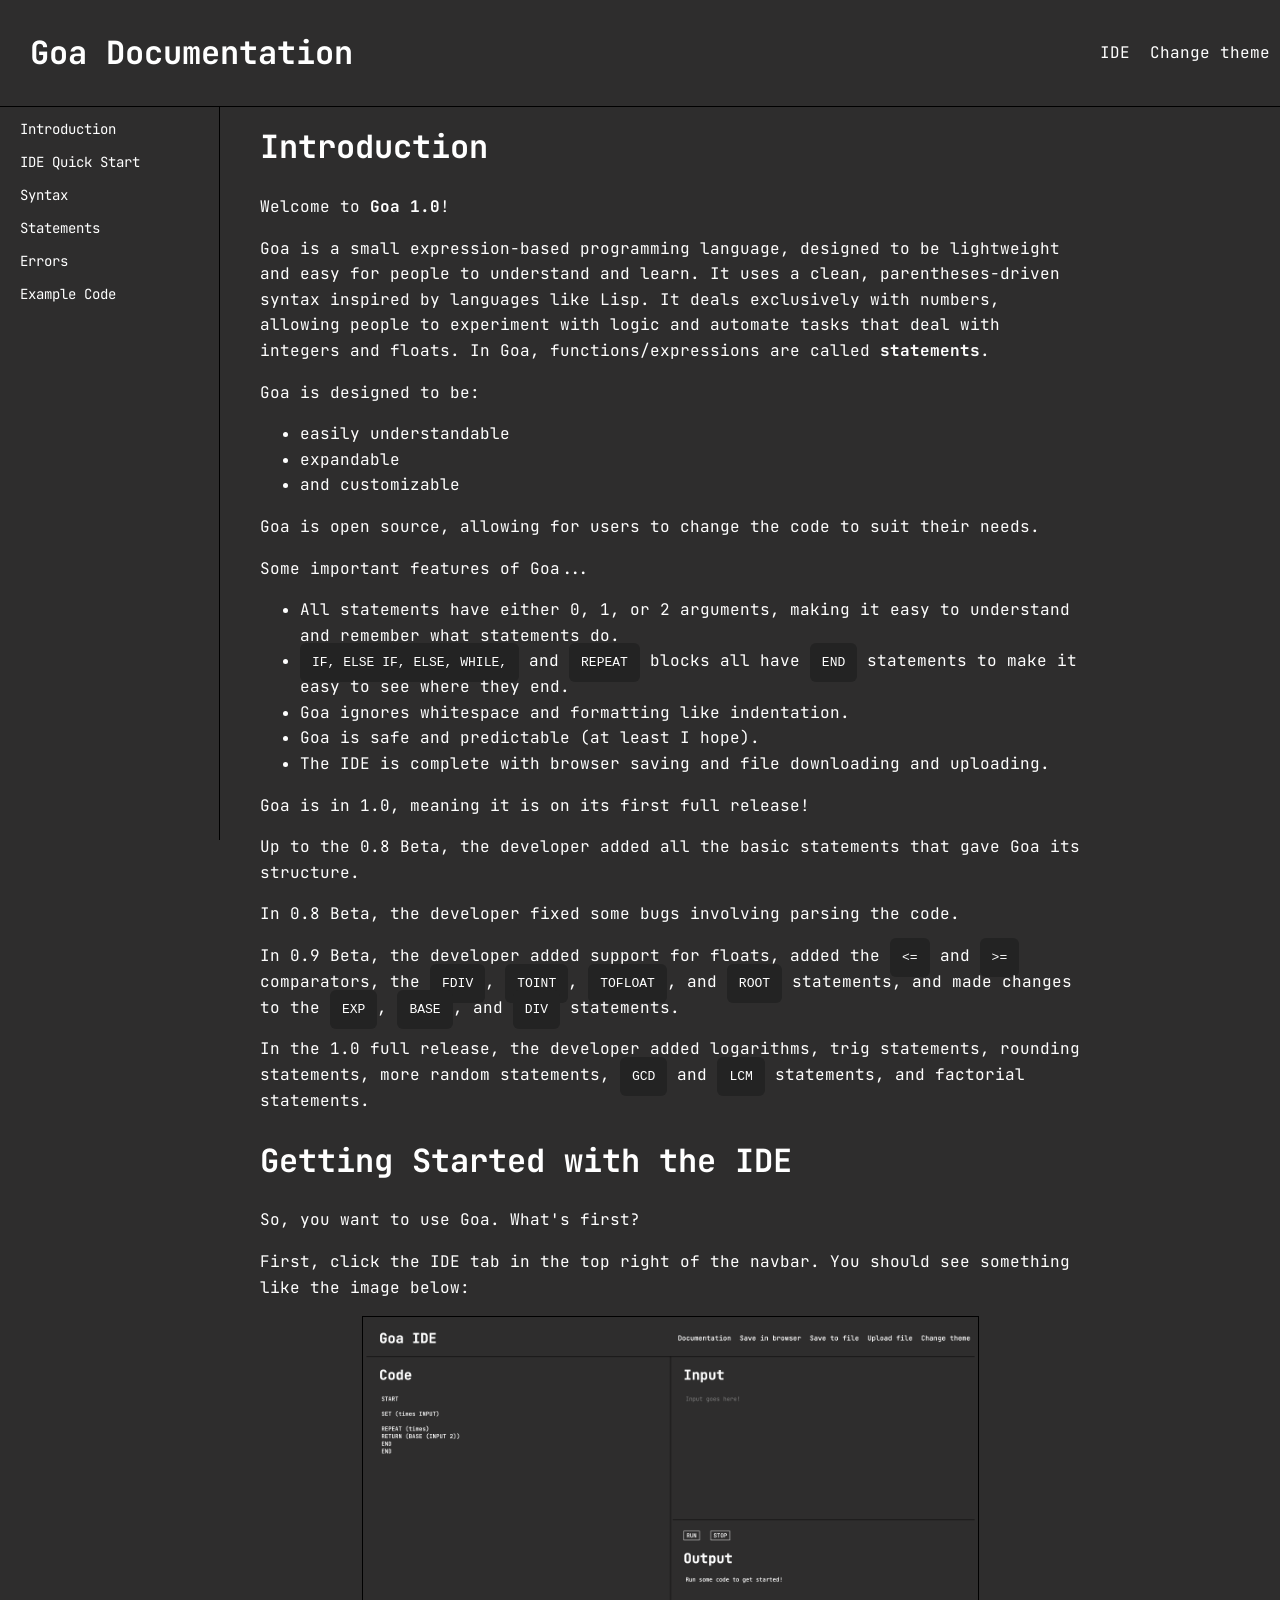
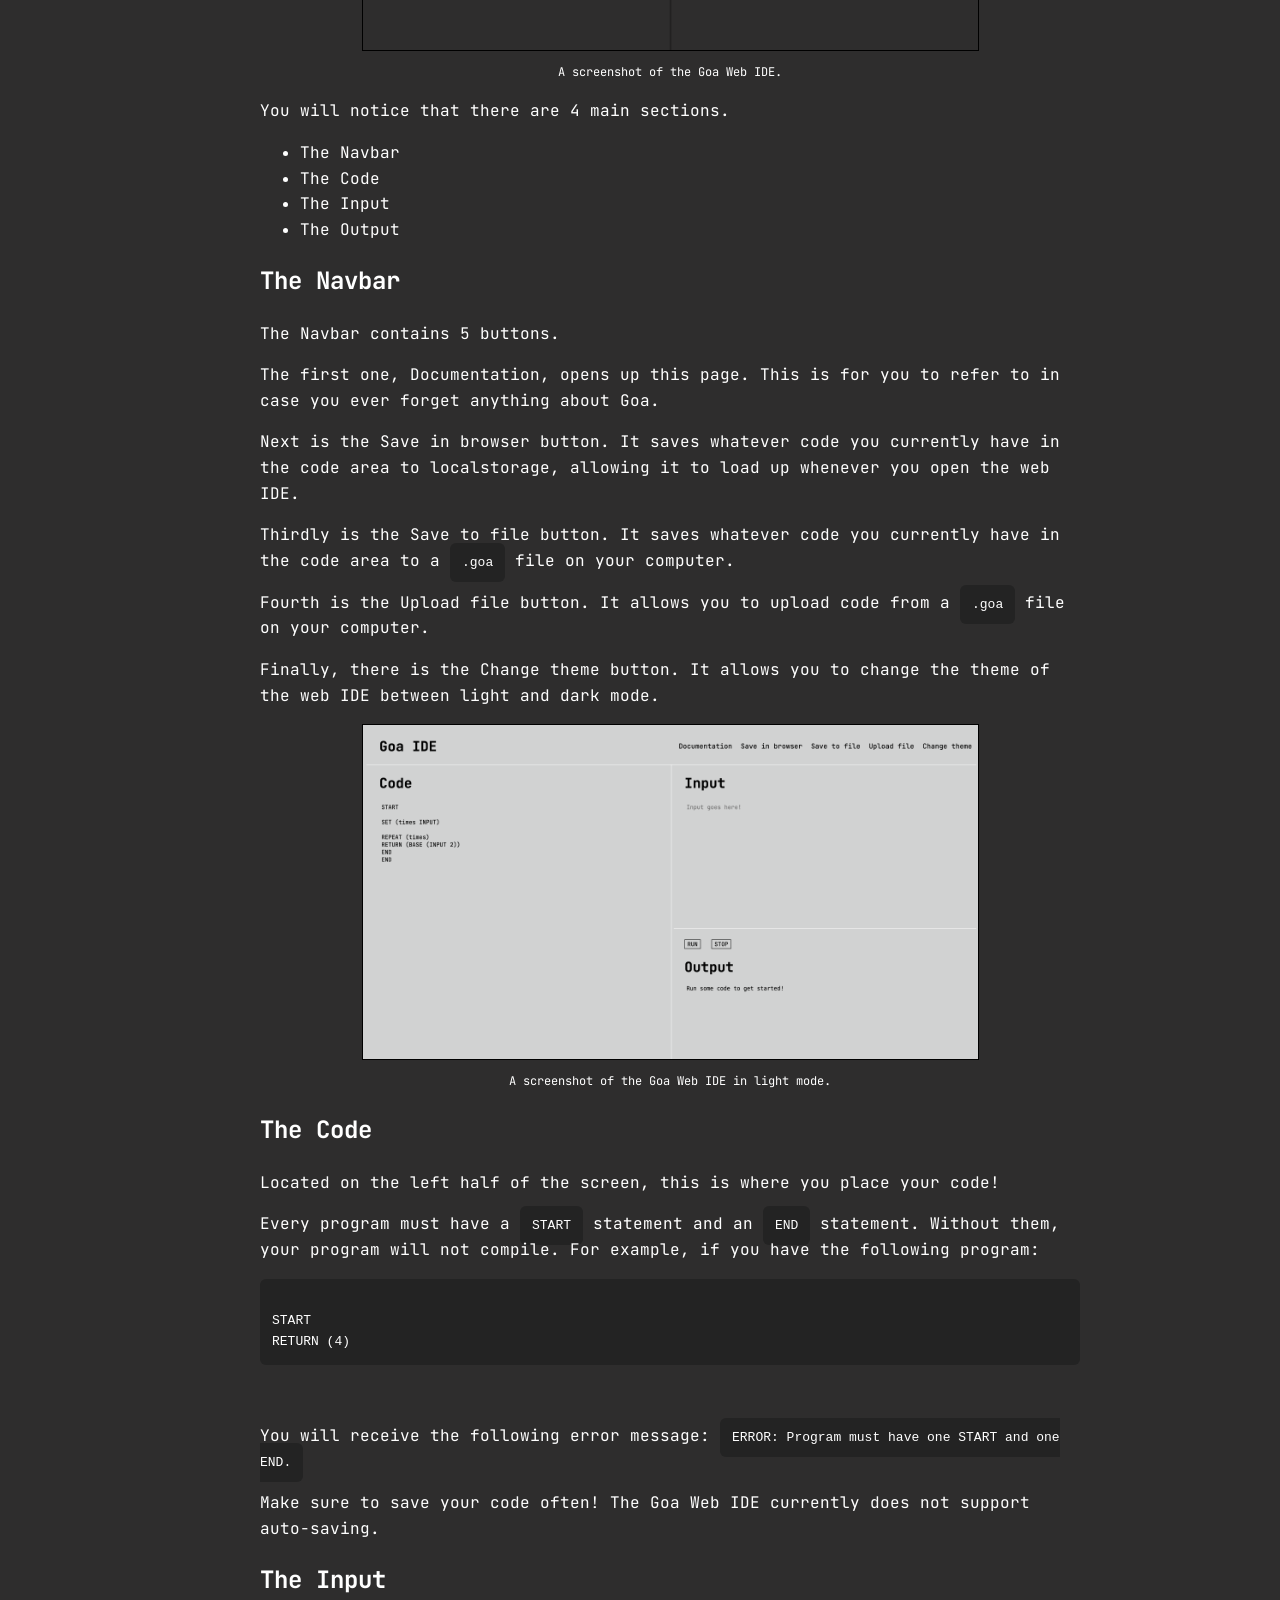
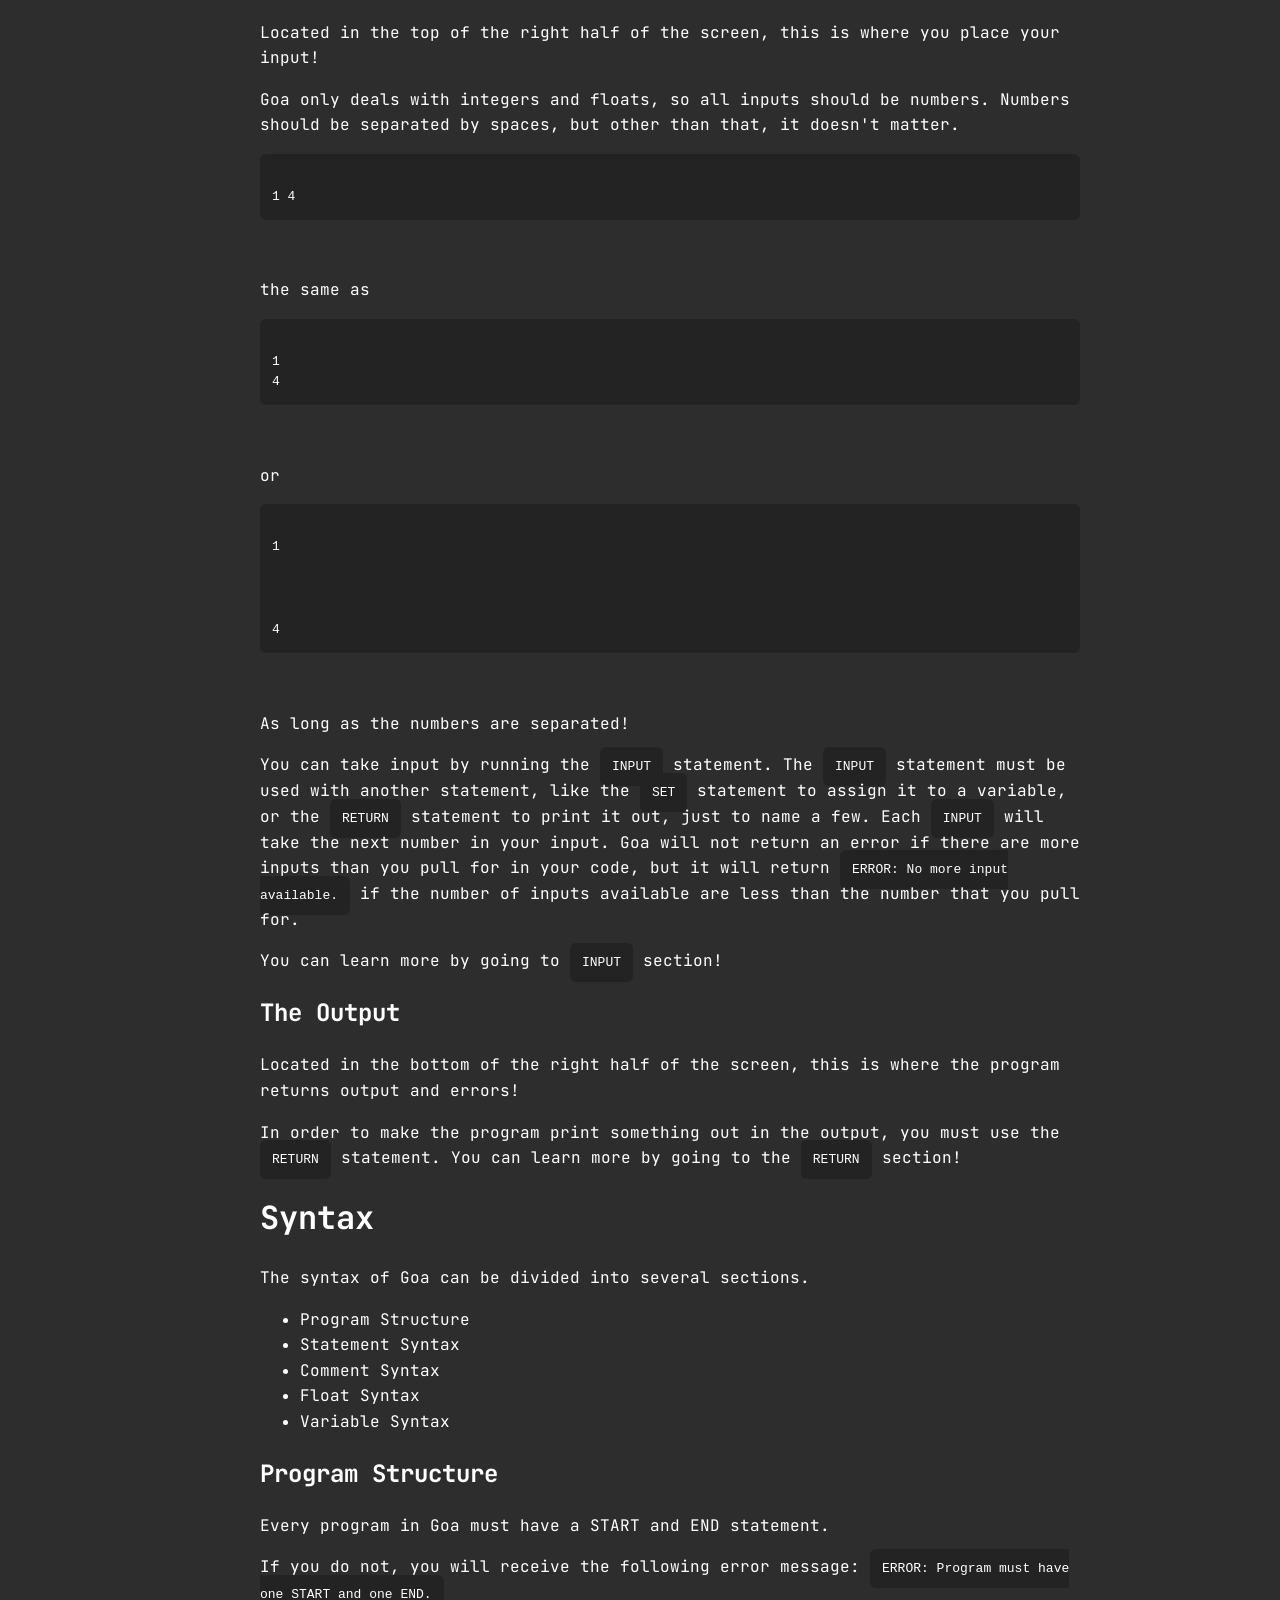
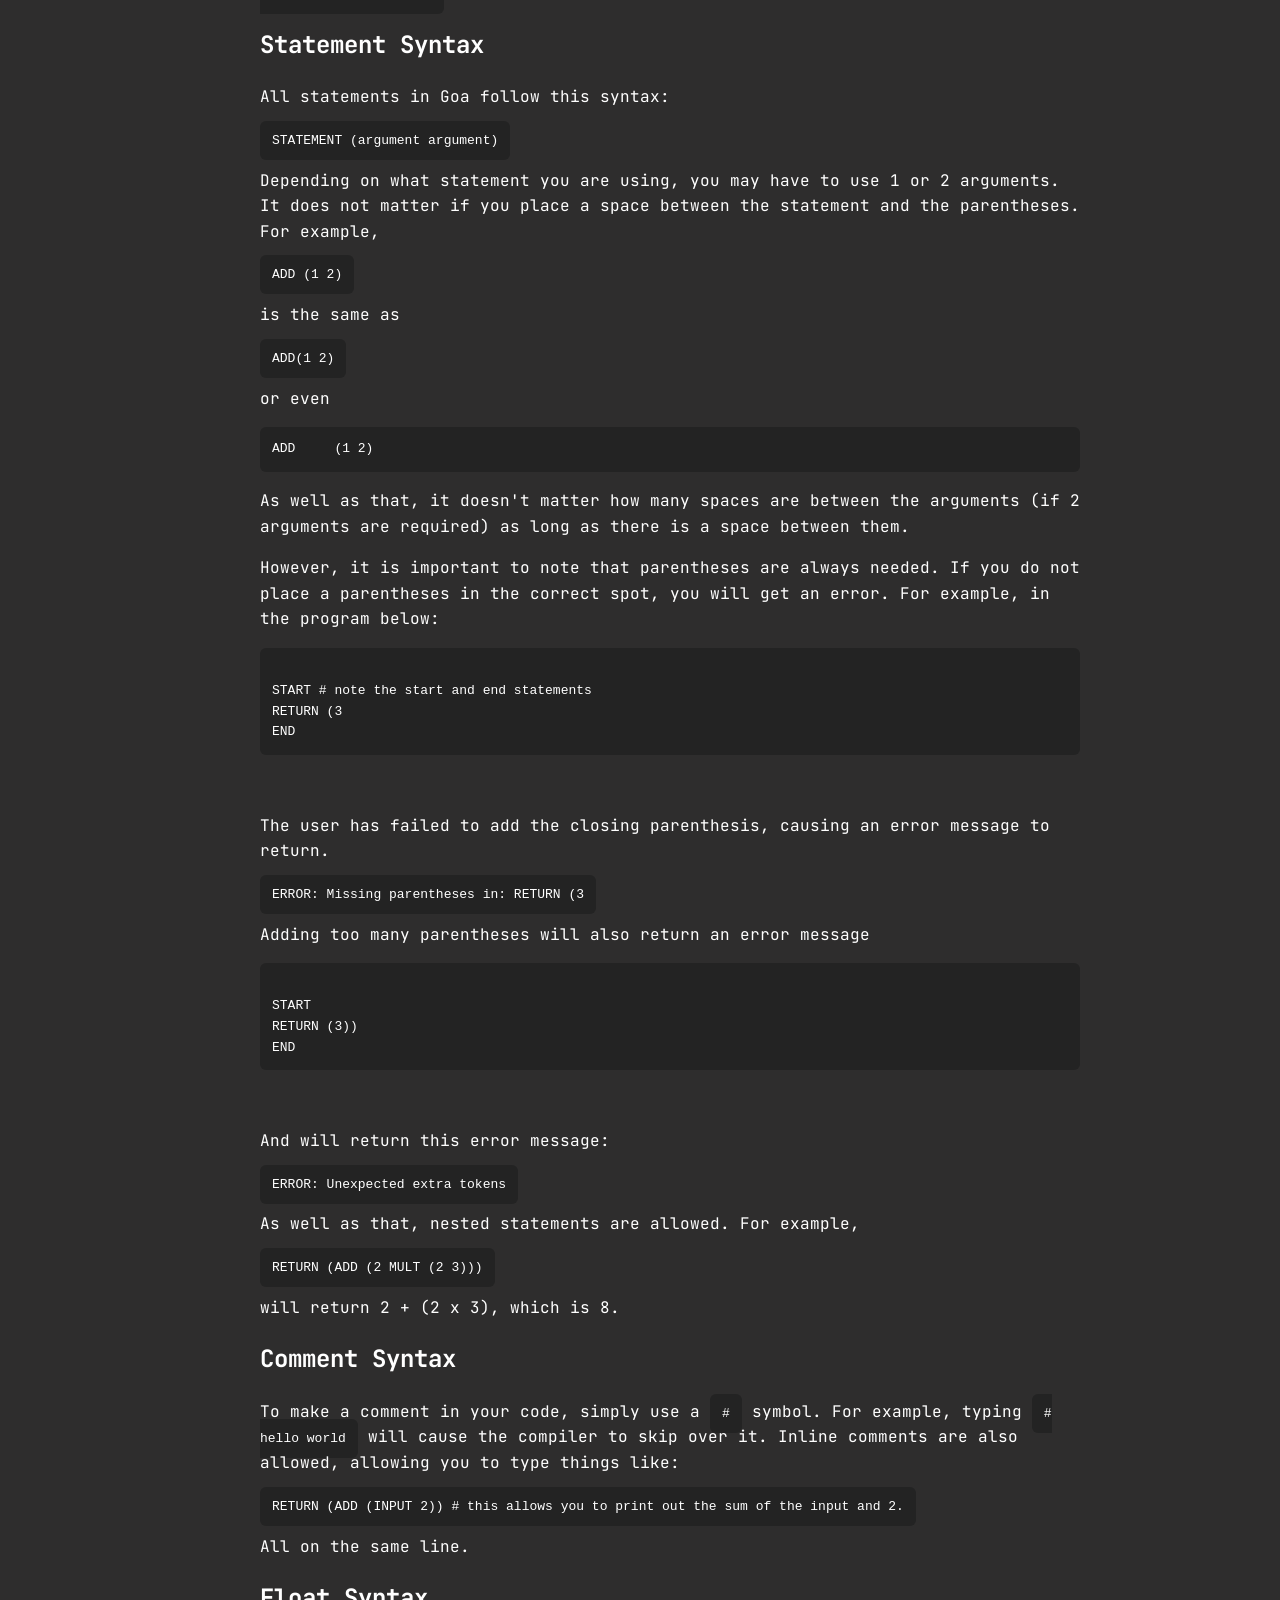
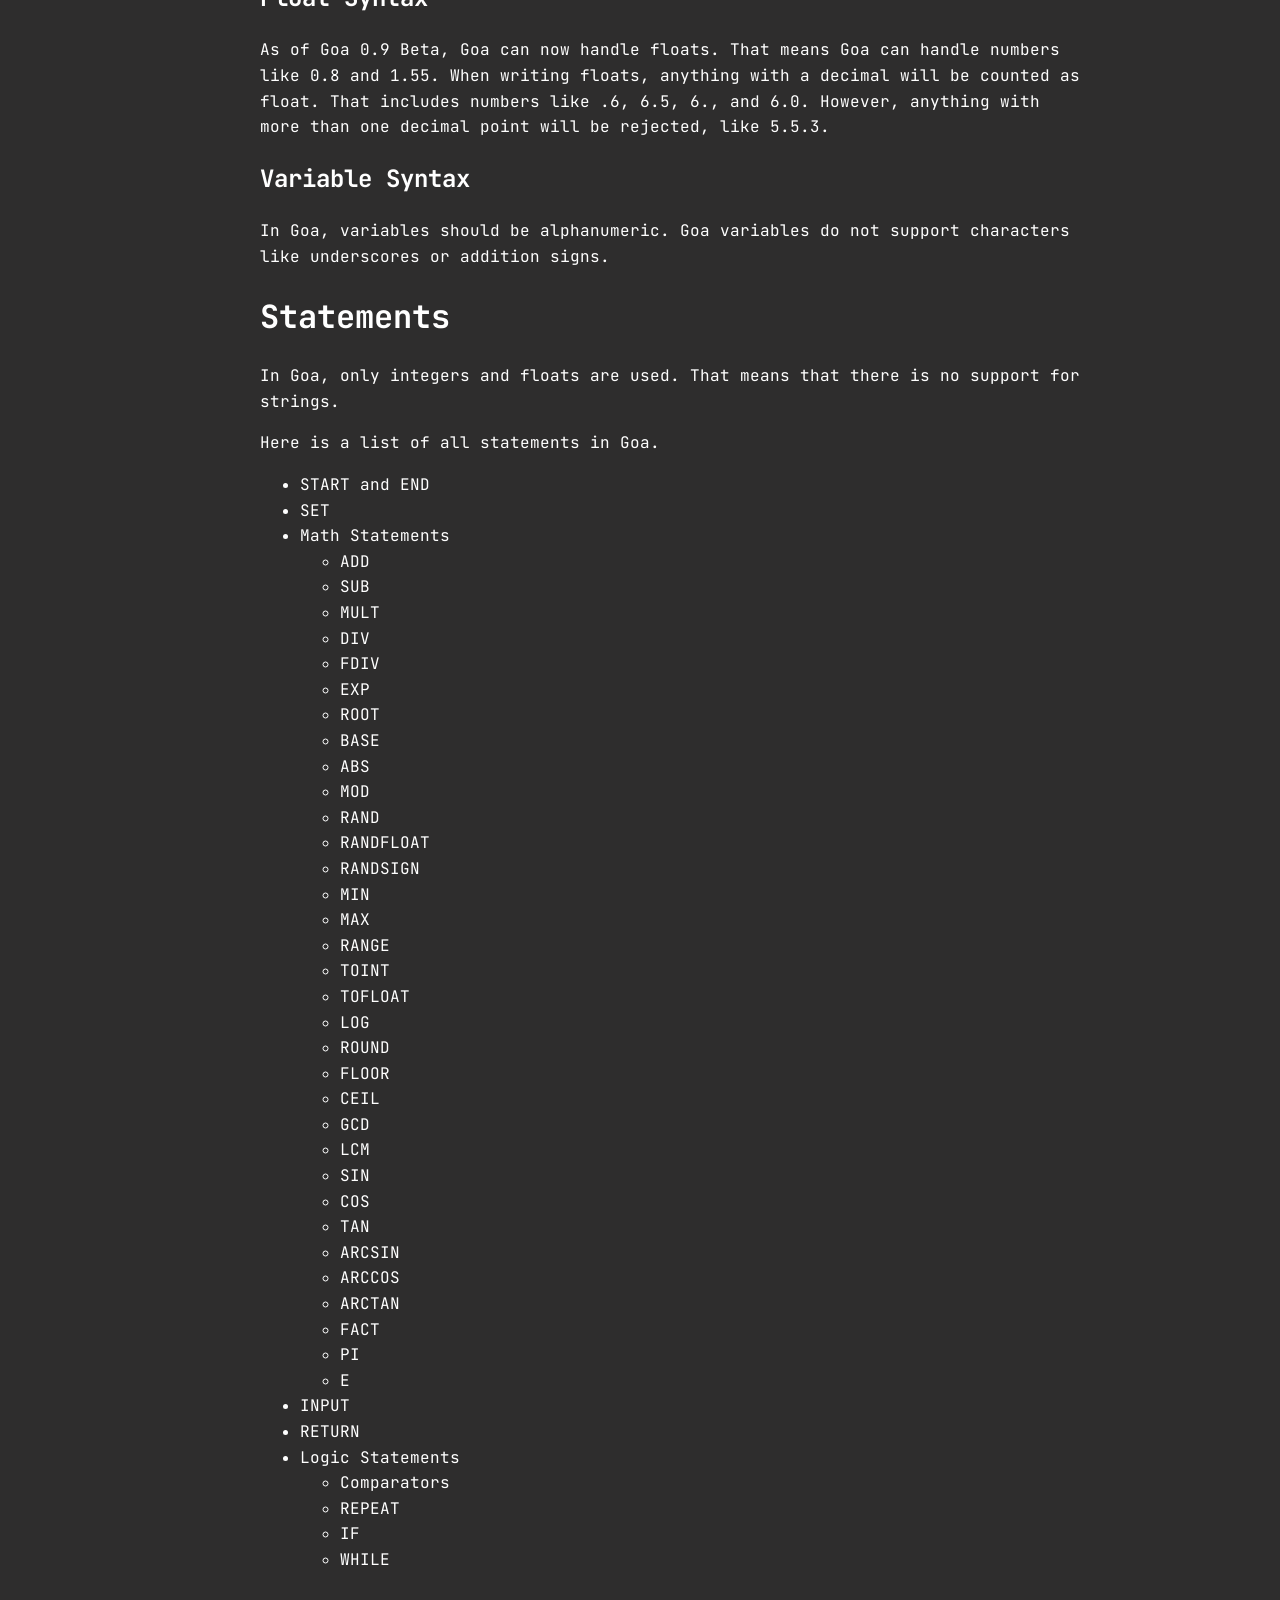
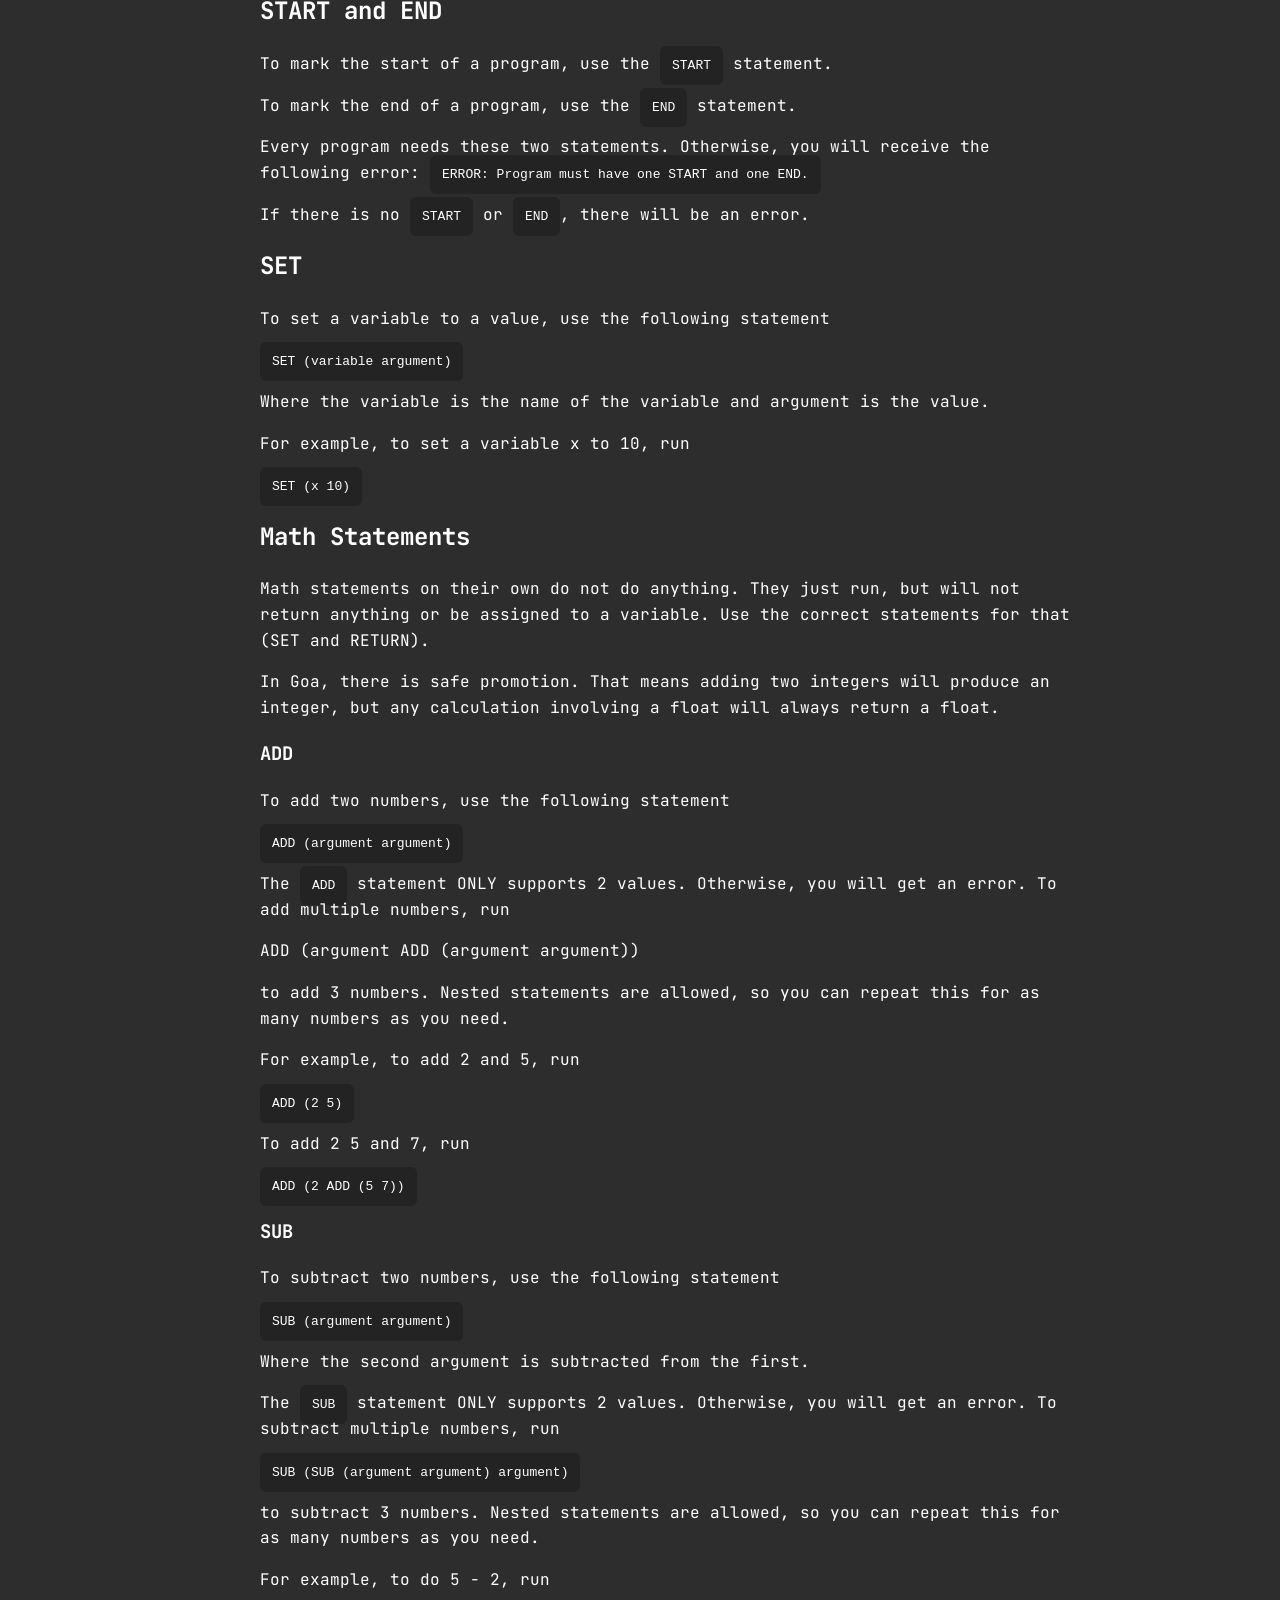
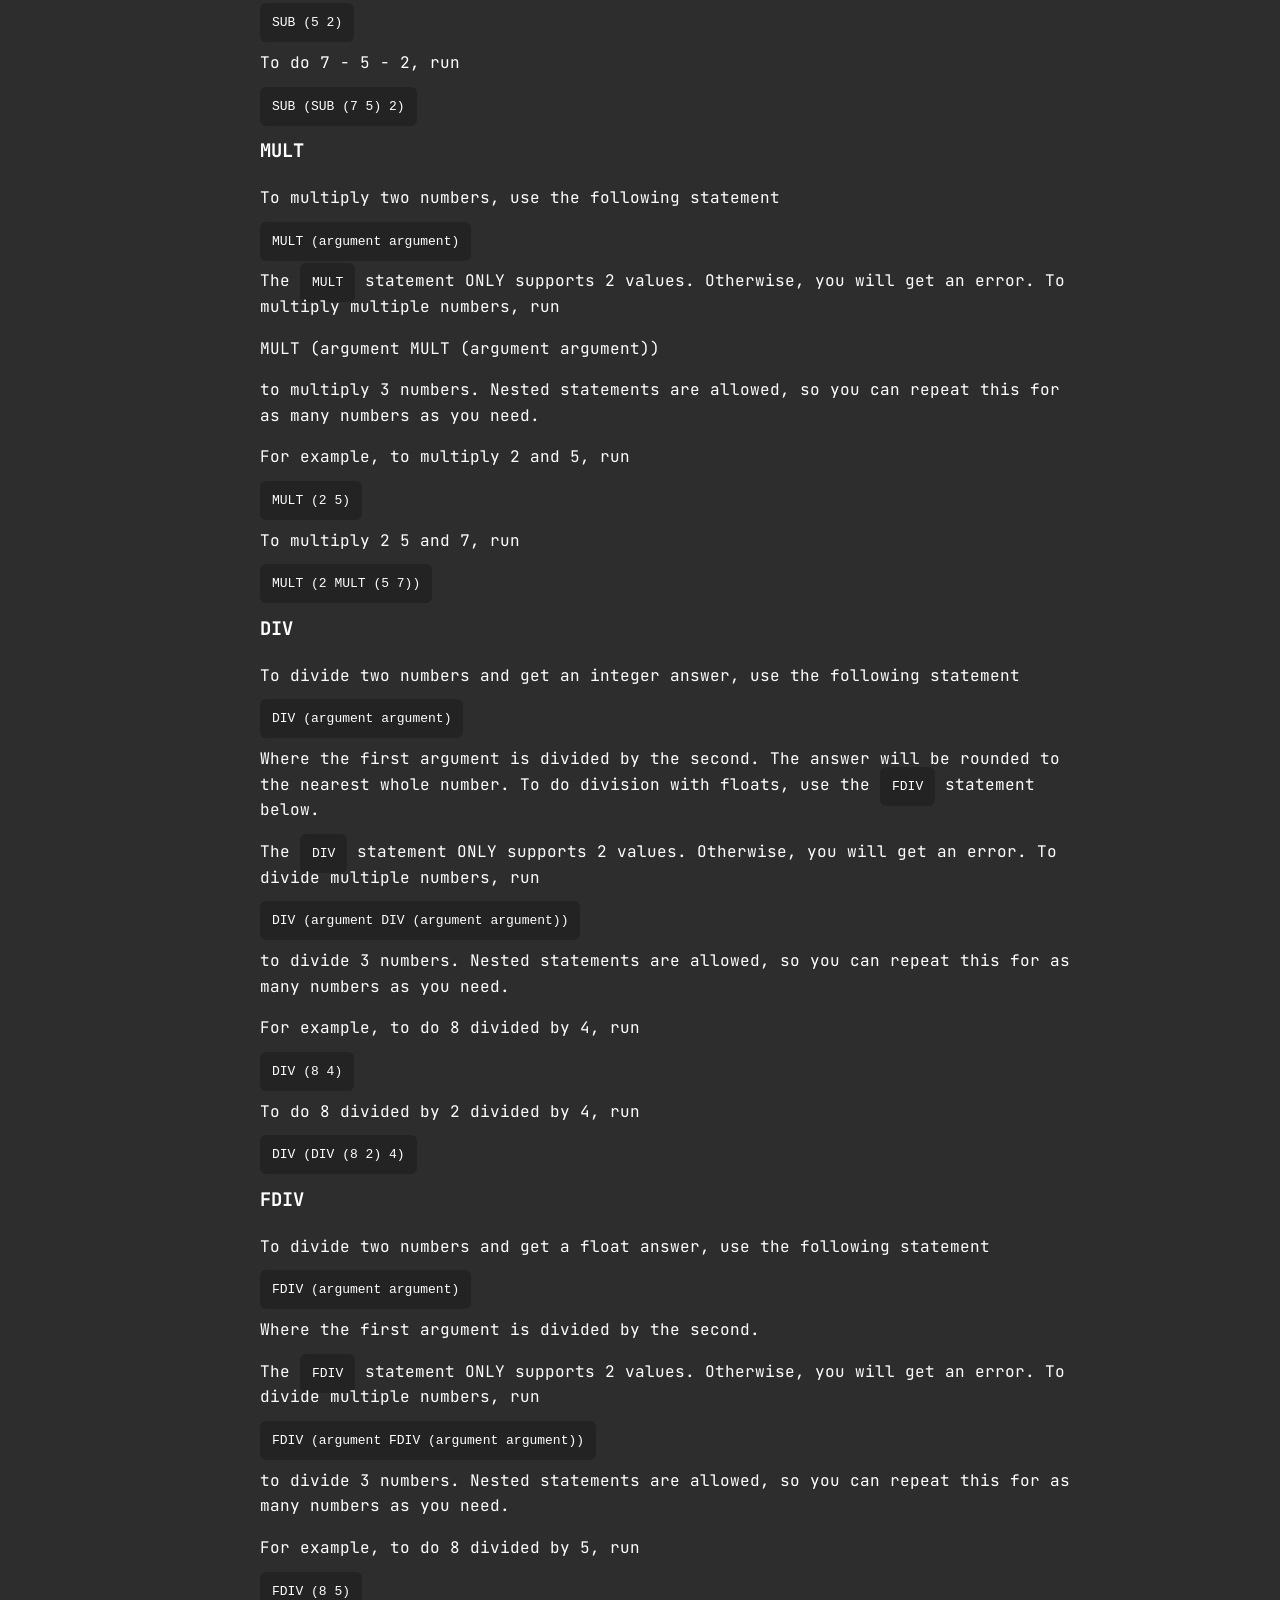
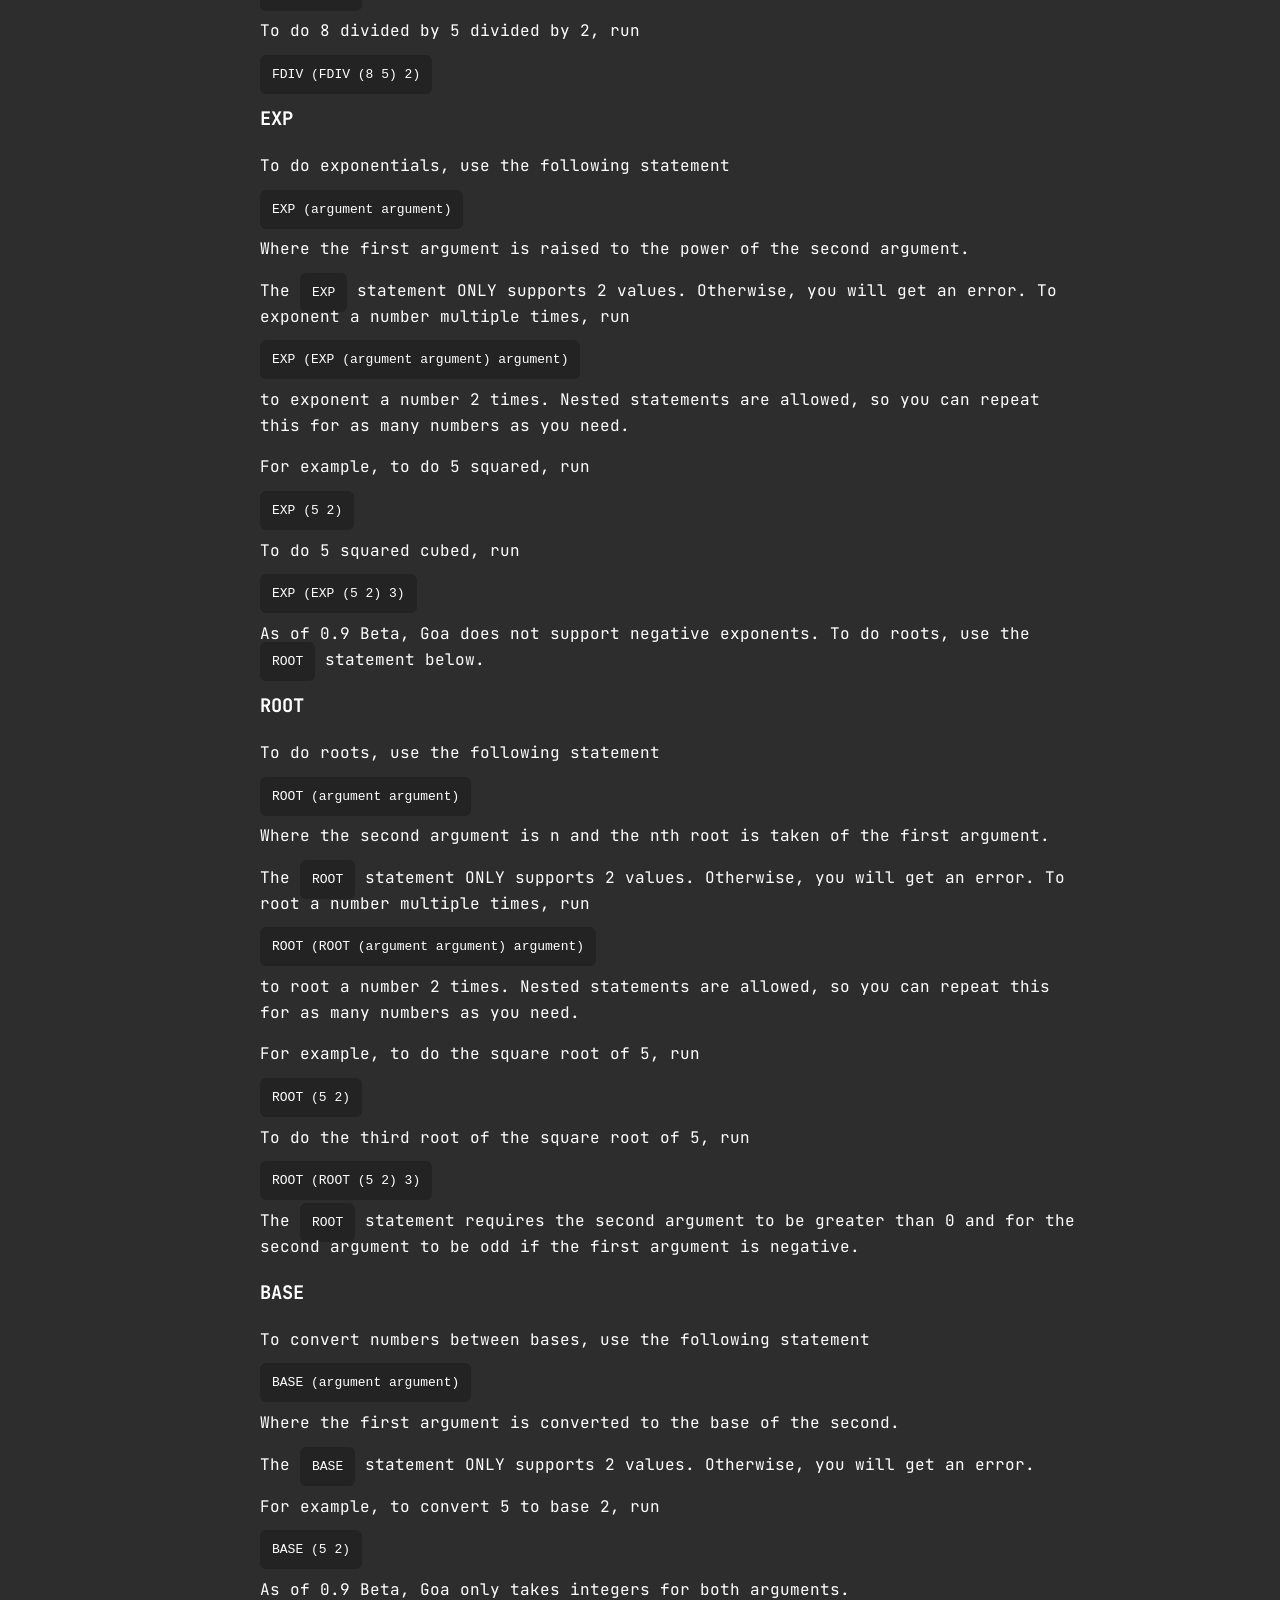
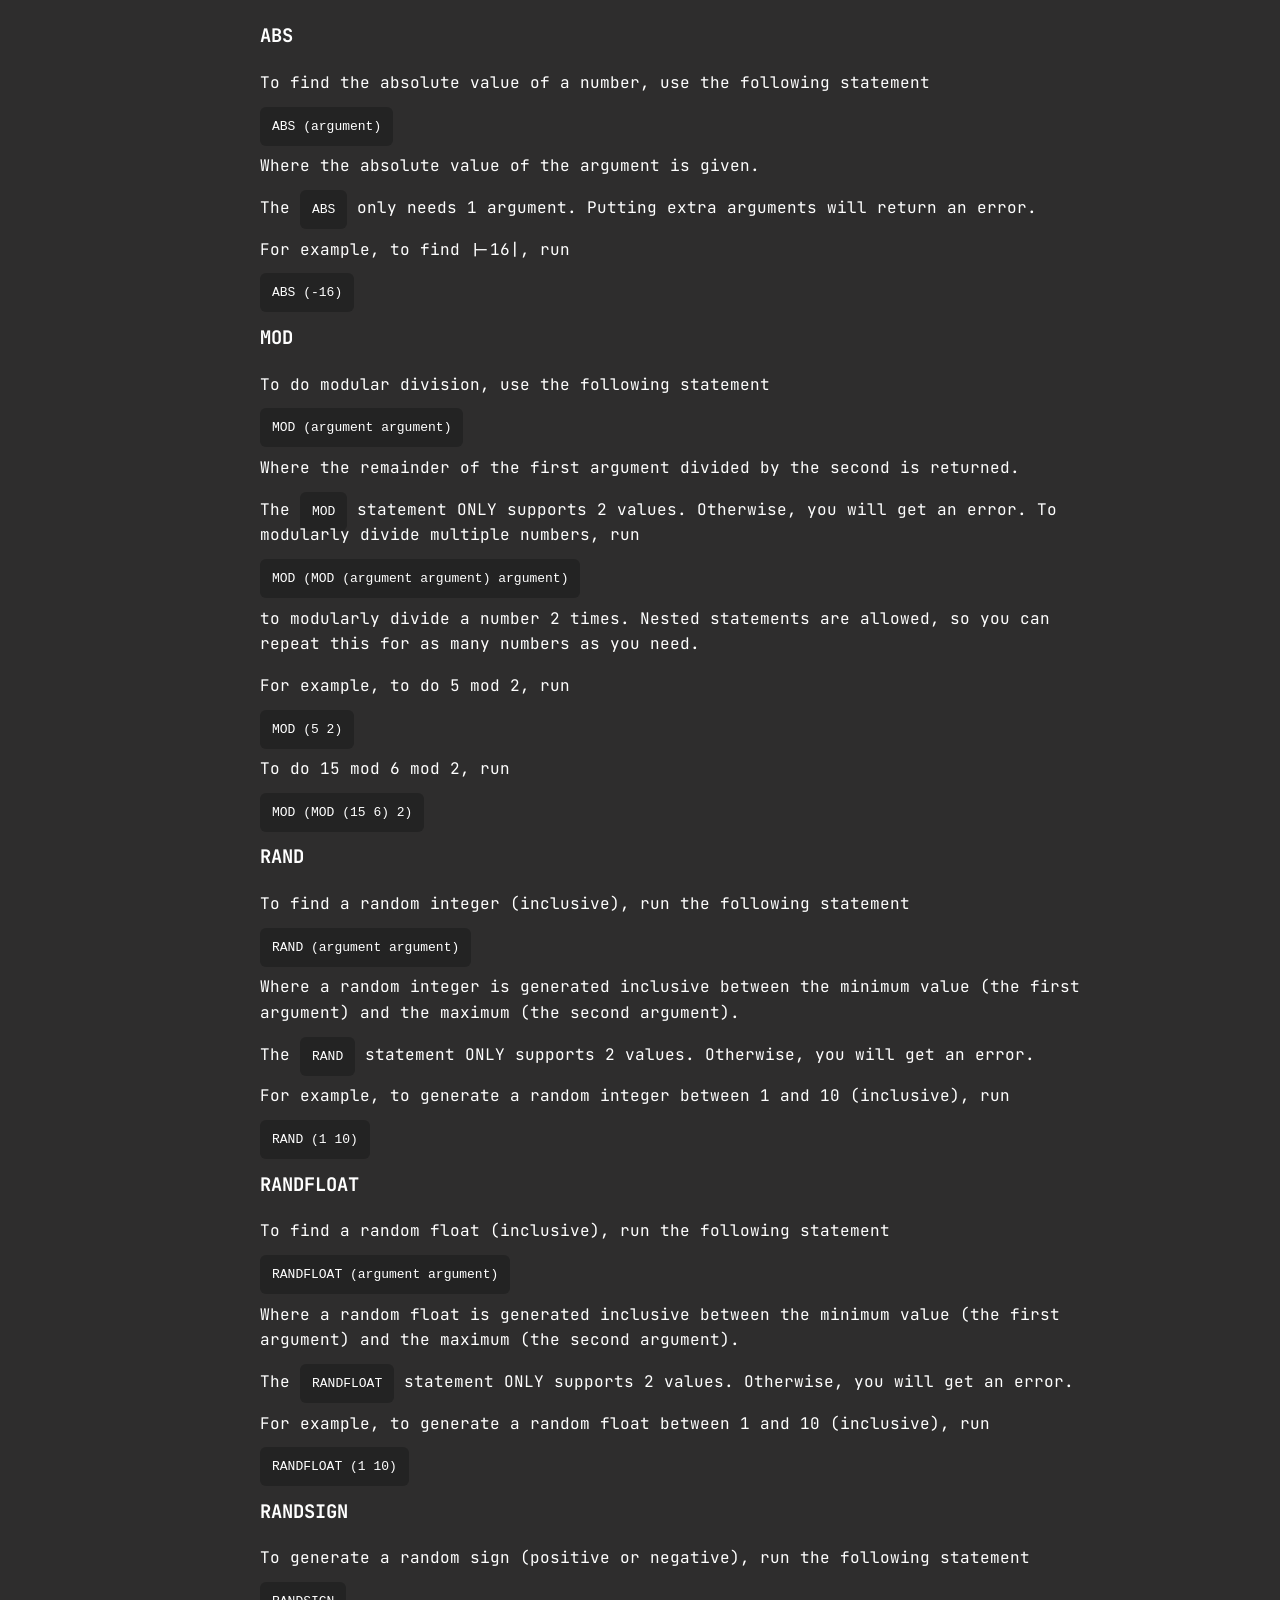
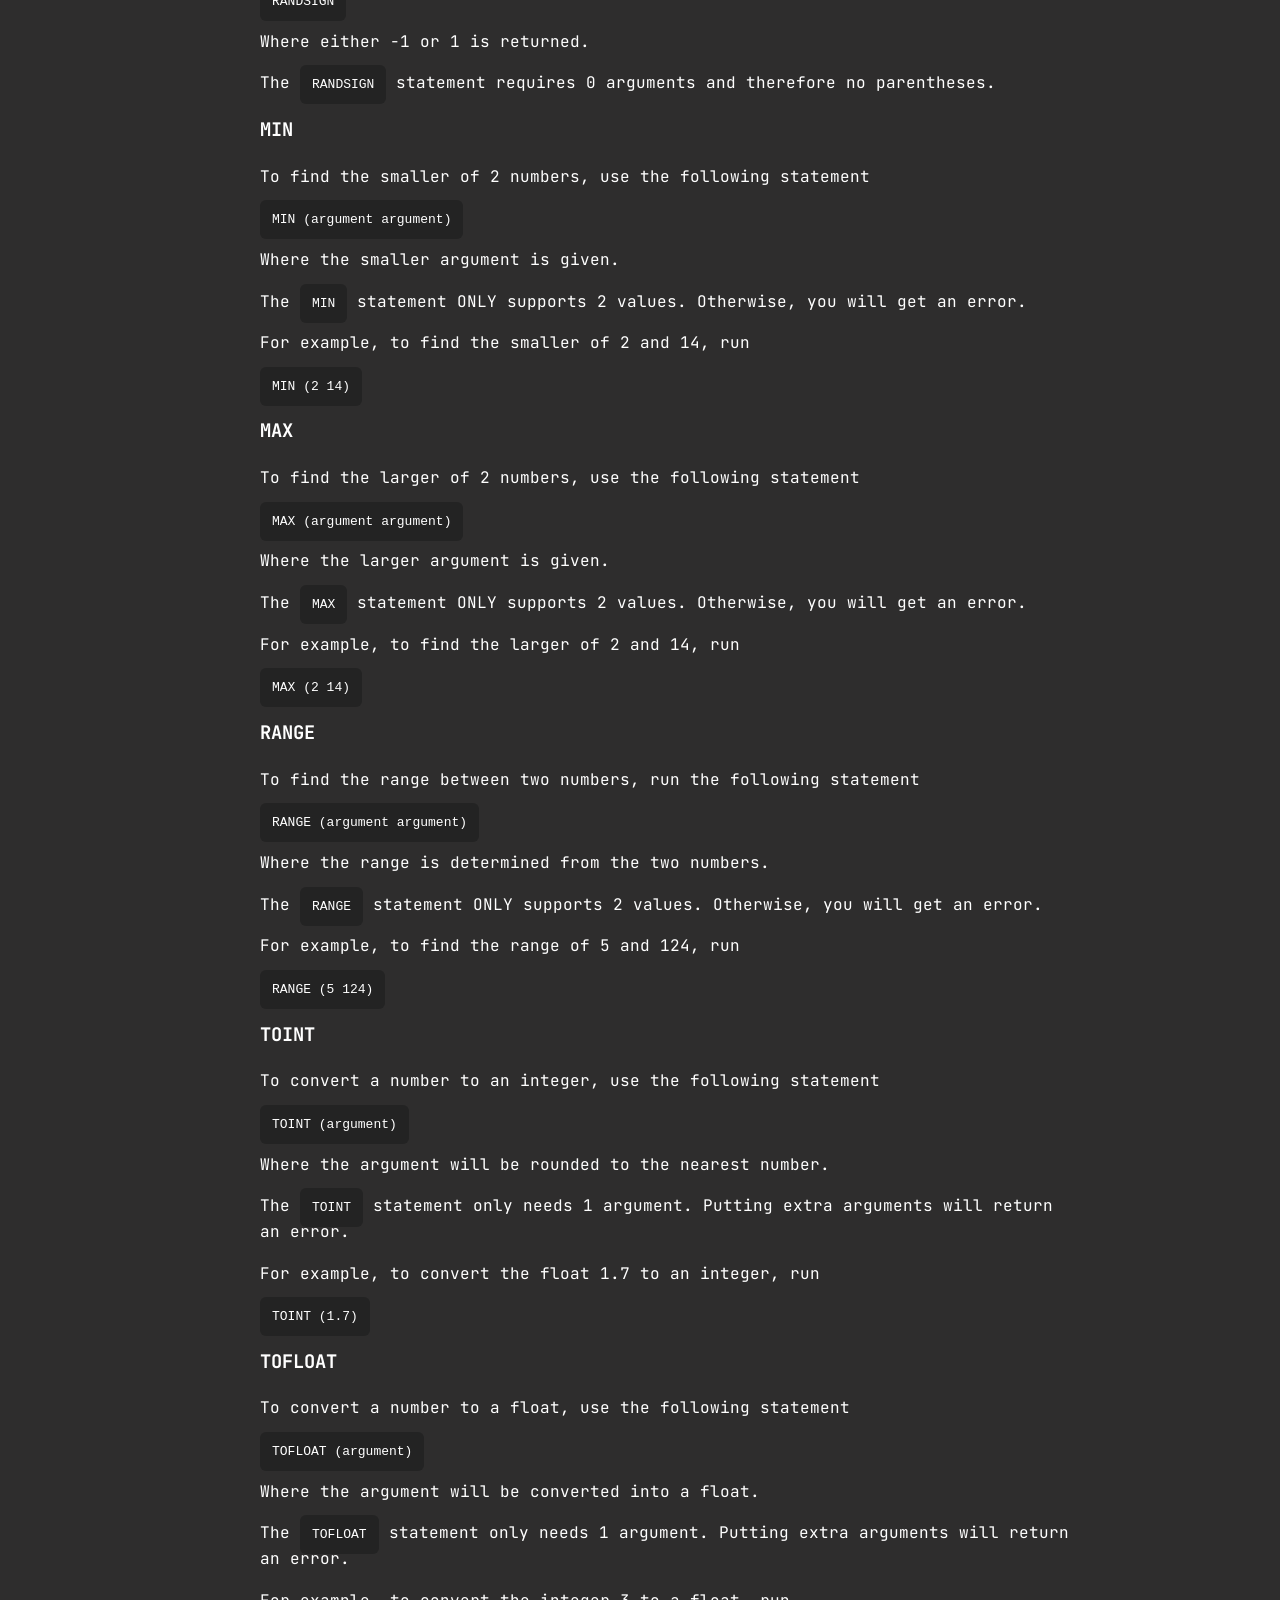
==== commit 59d48b74: "smaller doc changes" ====
--- a/documentation.html
+++ b/documentation.html
@@ -72,7 +72,7 @@
 
         <h2 id="navdocs" class="title">The Navbar</h2>
         <p>The Navbar contains 5 buttons.</p>
-        <p>The first one, Documentation, opens up this website. This is for you to refer to in case you ever forget anything about Goa.</p>
+        <p>The first one, Documentation, opens up this page. This is for you to refer to in case you ever forget anything about Goa.</p>
         <p>Next is the Save in browser button. It saves whatever code you currently have in the code area to localstorage, allowing it to load up whenever you open the web IDE.</p>
         <p>Thirdly is the Save to file button. It saves whatever code you currently have in the code area to a <code>.goa</code> file on your computer.</p>
         <p>Fourth is the Upload file button. It allows you to upload code from a <code>.goa</code> file on your computer.</p>
@@ -147,7 +147,7 @@
         <p>is the same as</p>
         <code>ADD(1 2)</code>
         <p>or even</p>
-        <code>ADD     (1 2)</code>
+        <pre><code>ADD     (1 2)</code></pre>
         <p>As well as that, it doesn't matter how many spaces are between the arguments (if 2 arguments are required) as long as there is a space between them.</p>
         <p>However, it is important to note that parentheses are always needed. If you do not place a parentheses in the correct spot, you will get an error. For example, in the program below: </p>
         <pre>
@@ -301,7 +301,7 @@
         <code>DIV (DIV (8 2) 4)</code>
 
         <h3 id="fdivcode" class="title">FDIV</h3>
-        <p>To divide two numbers, use the following statement</p>
+        <p>To divide two numbers and get a float answer, use the following statement</p>
         <code>FDIV (argument argument)</code>
         <p>Where the first argument is divided by the second.</p>
         <p>The <code>FDIV</code> statement ONLY supports 2 values. Otherwise, you will get an error. To divide multiple numbers, run</p>
